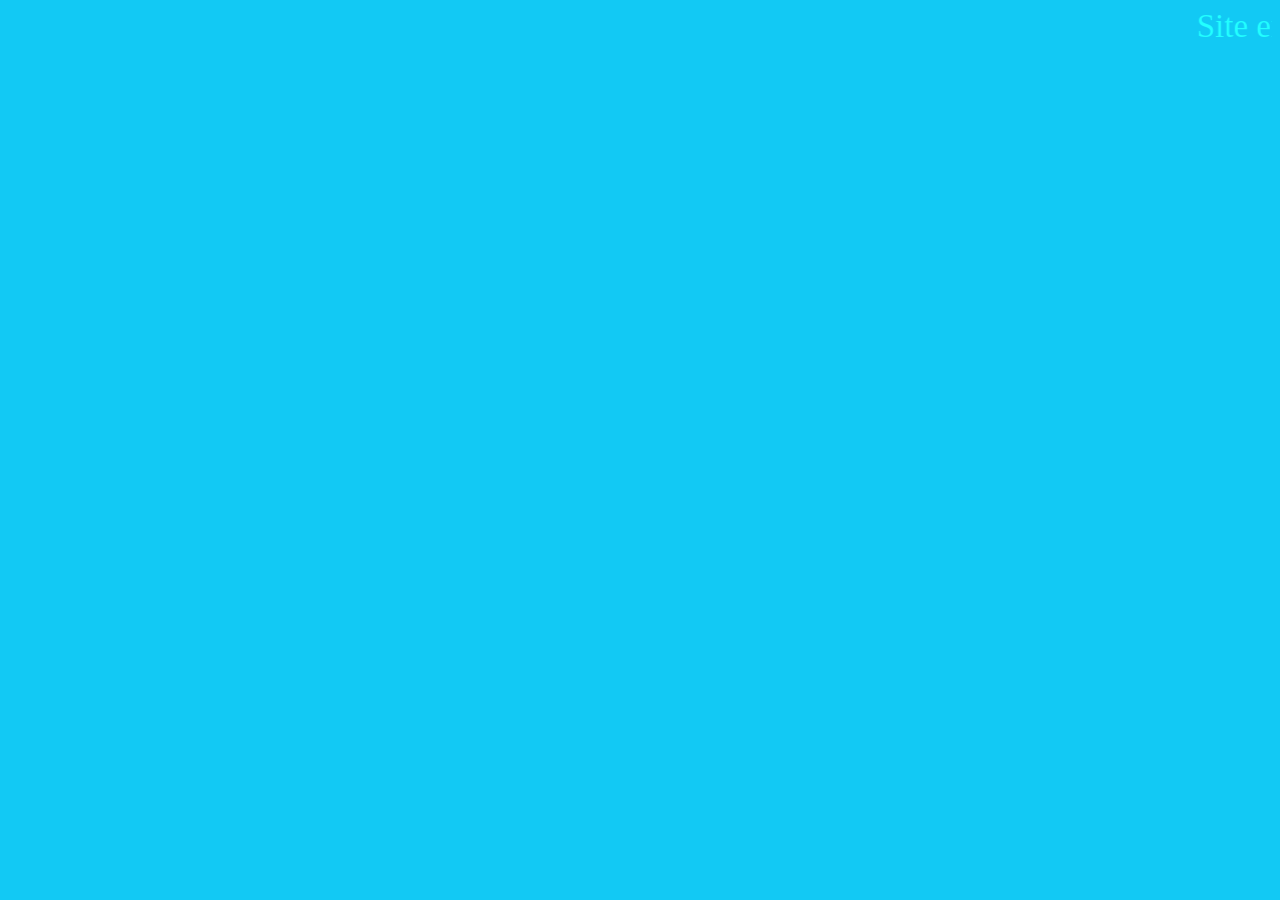
==== index.html @ 63fbf690 "Create index.html" ====
<!FILETYPE html>
<html lang="pt-br">
  <head>
    <meta charset="utf-8">
    <title>em breve</title>
    <style>
      body{
            background-color: #12C9F4;
            font-size: 33px;
            color: #2ff;
      }
    </style>
  </head>
  <body>
    <marquee>Site em manutenção. Em breve novidades...</marquee>
  </body>
</html>
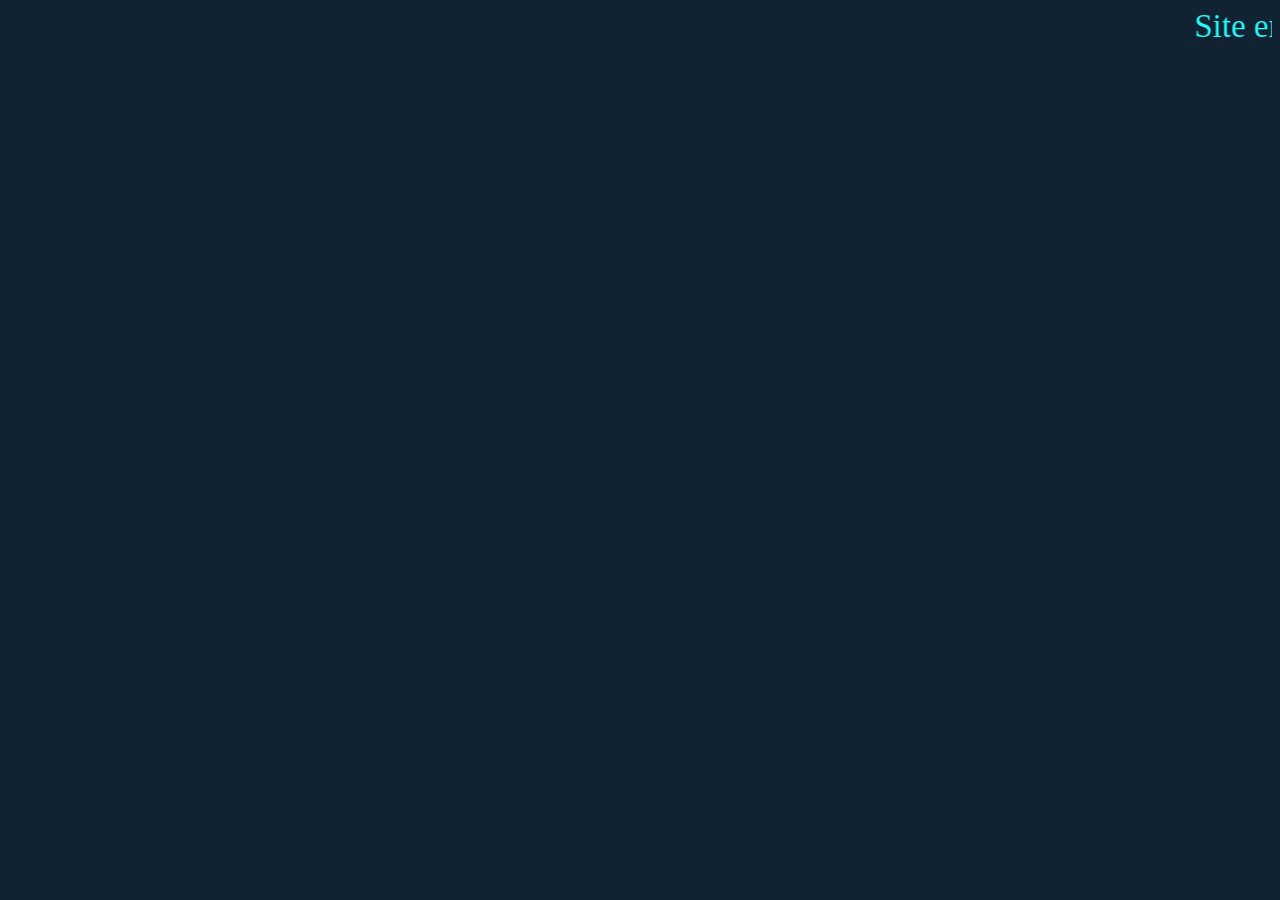
==== commit 6774711b: "Update index.html uma simples mudança de cores" ====
--- a/index.html
+++ b/index.html
@@ -5,7 +5,7 @@
     <title>em breve</title>
     <style>
       body{
-            background-color: #12C9F4;
+            background-color: #123;
             font-size: 33px;
             color: #2ff;
       }
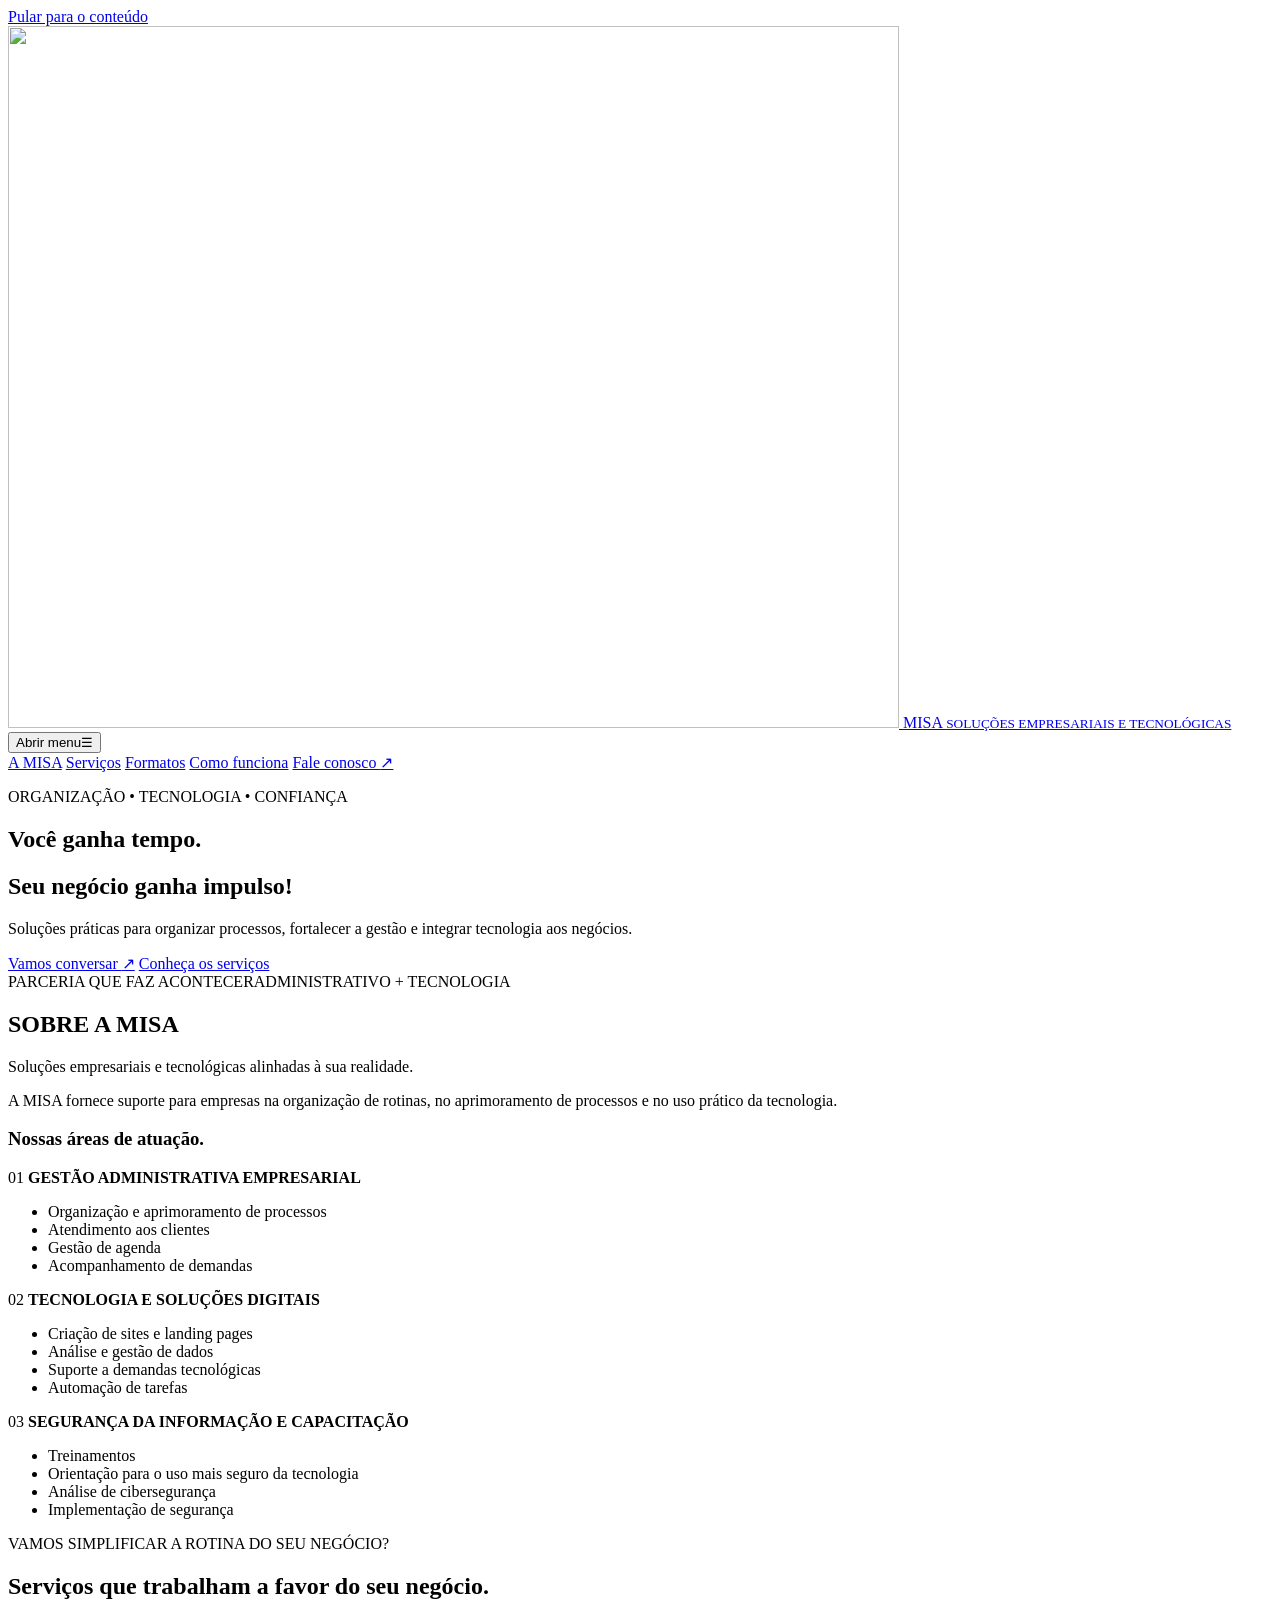
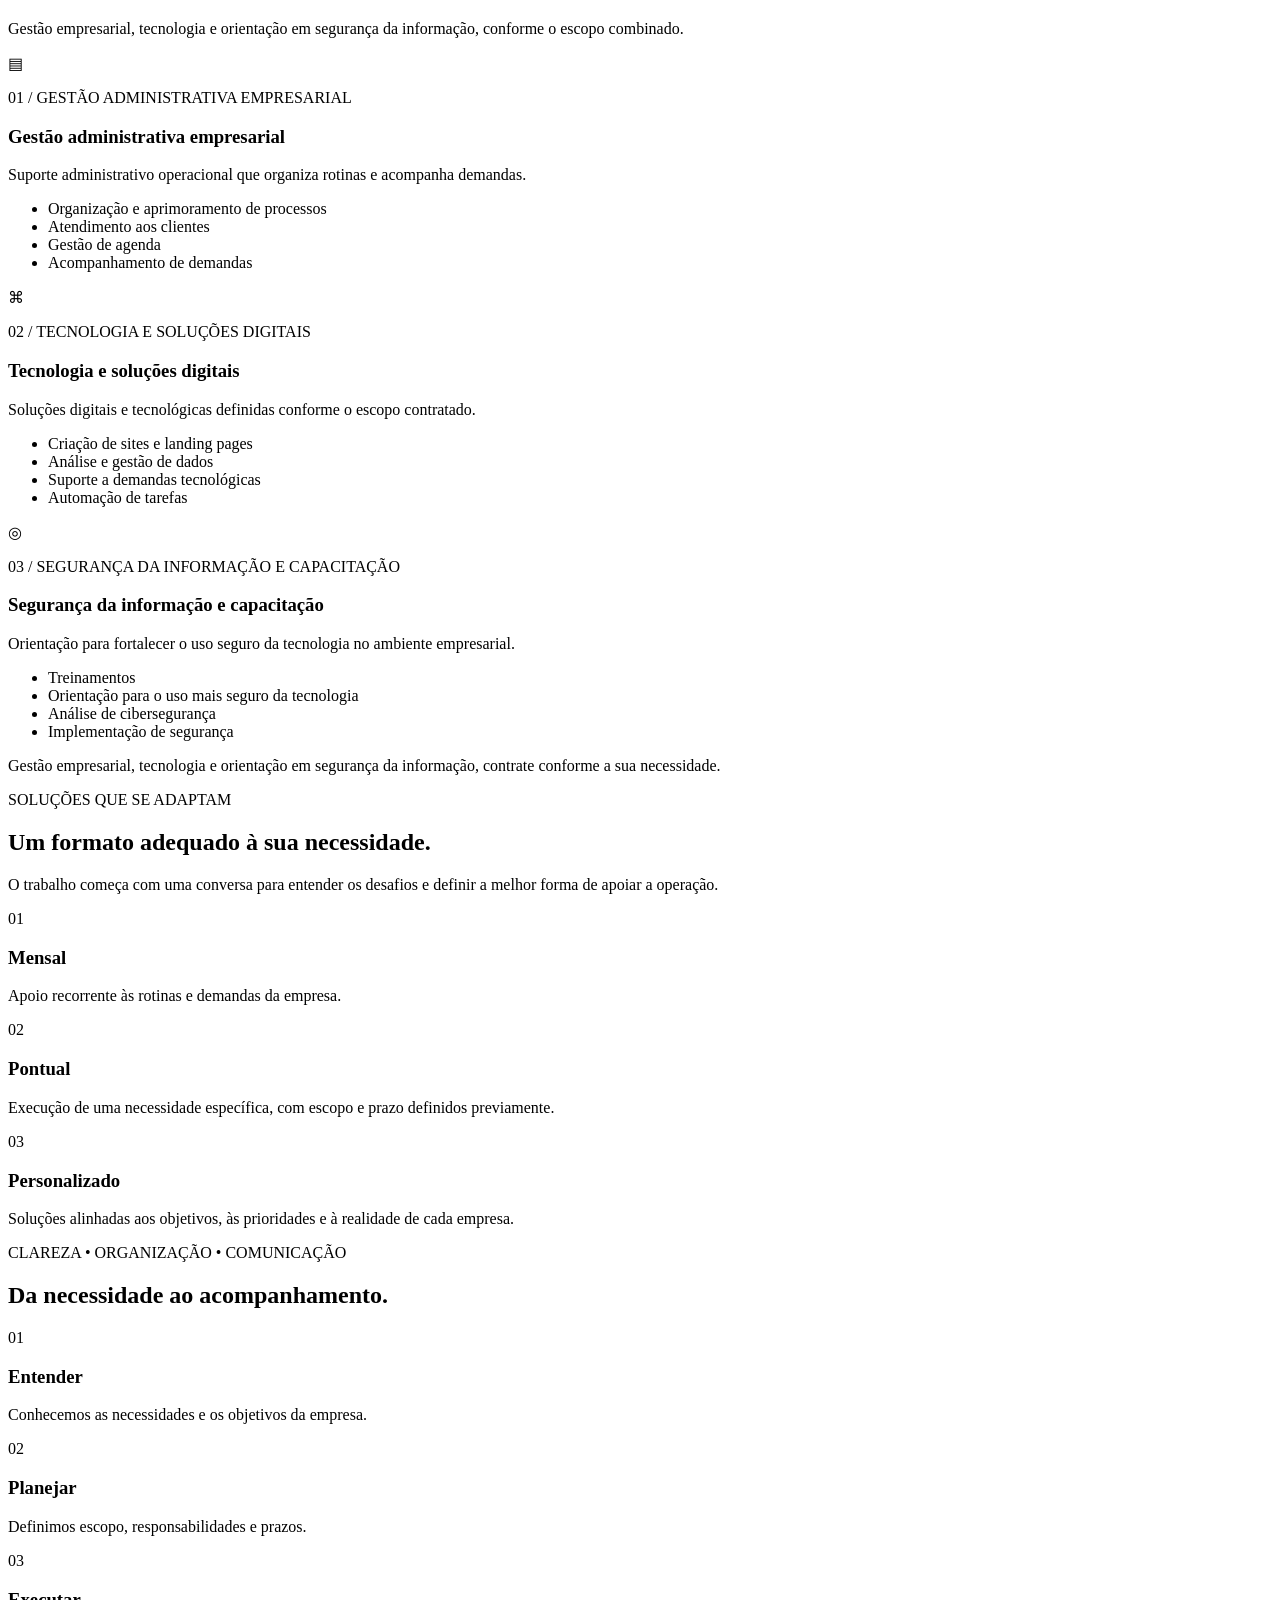
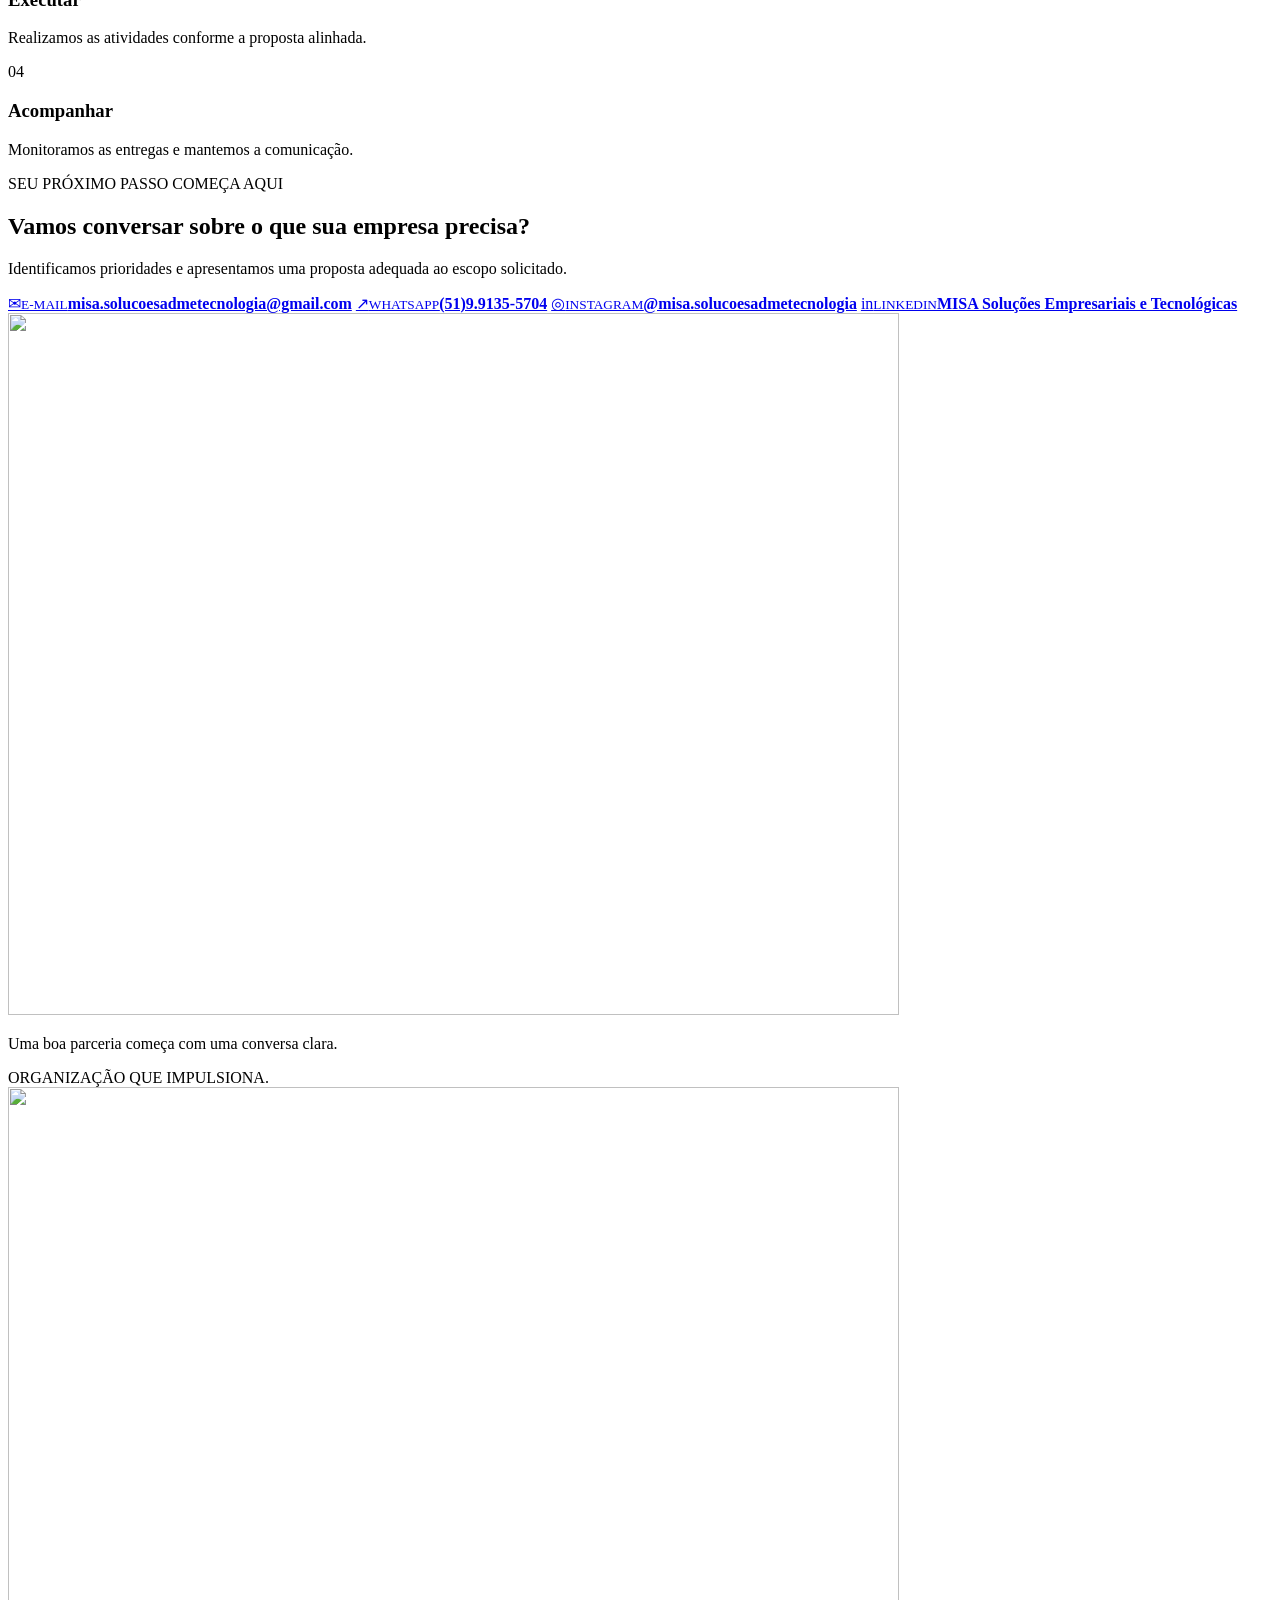
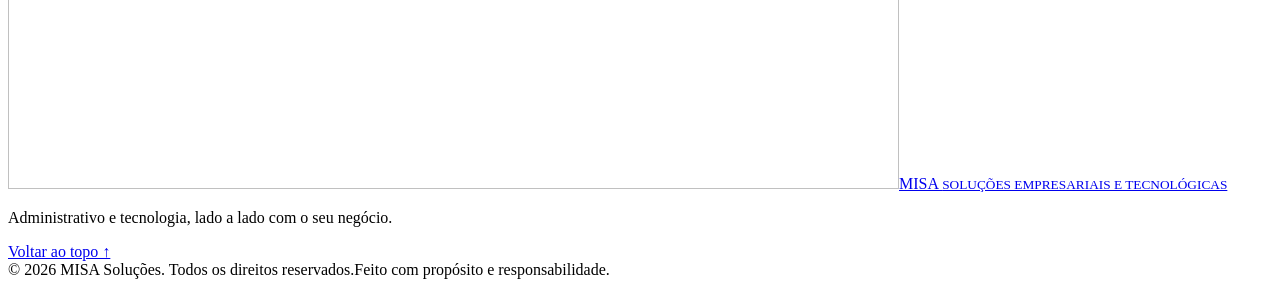
==== commit 6ded4ab6: "Update index.html" ====
--- a/index.html
+++ b/index.html
@@ -1,17 +1,202 @@
-<!FILETYPE html>
-<html lang="pt-br">
-  <head>
-    <meta charset="utf-8">
-    <title>em breve</title>
-    <style>
-      body{
-            background-color: #123;
-            font-size: 33px;
-            color: #2ff;
-      }
-    </style>
-  </head>
-  <body>
-    <marquee>Site em manutenção. Em breve novidades...</marquee>
-  </body>
+<!doctype html>
+<html lang="pt-BR">
+<head>
+  <meta charset="utf-8">
+  <meta name="viewport" content="width=device-width, initial-scale=1">
+  <meta name="theme-color" content="#071B43">
+  <meta name="description" content="MISA Soluções Empresariais e Tecnológicas: organização, tecnologia e confiança para o seu negócio.">
+  <meta name="referrer" content="strict-origin-when-cross-origin">
+  <!-- CSP inicial para pré-visualização local; configure os mesmos controles como cabeçalhos HTTP na hospedagem. -->
+  <meta http-equiv="Content-Security-Policy" content="default-src 'self'; base-uri 'self'; object-src 'none'; frame-ancestors 'none'; form-action 'none'; upgrade-insecure-requests; img-src 'self'; style-src 'self'; script-src 'self'; connect-src 'self';">
+  <title>MISA Soluções | Organização que impulsiona</title>
+  <link rel="stylesheet" href="styles.css">
+  <script src="script.js" defer></script>
+</head>
+<body>
+  <a class="skip-link" href="#conteudo">Pular para o conteúdo</a>
+  <header class="site-header">
+    <div class="container nav-wrap">
+      <a class="brand" href="#inicio" aria-label="MISA Soluções — início">
+        <img class="brand-symbol" src="img/M-cortado.png" alt="" width="891" height="702">
+        <span class="brand-name">MISA <small>SOLUÇÕES EMPRESARIAIS E TECNOLÓGICAS</small></span>
+      </a>
+      <button class="menu-toggle" type="button" aria-expanded="false" aria-controls="nav-principal">
+        <span class="sr-only">Abrir menu</span><span aria-hidden="true">☰</span>
+      </button>
+      <nav id="nav-principal" class="nav" aria-label="Navegação principal">
+        <a href="#sobre">A MISA</a>
+        <a href="#servicos">Serviços</a>
+        <a href="#formatos">Formatos</a>
+        <a href="#processo">Como funciona</a>
+        <a class="nav-cta" href="#contato">Fale conosco <span aria-hidden="true">↗</span></a>
+      </nav>
+    </div>
+  </header>
+
+  <main id="conteudo">
+    <section class="hero section" id="inicio">
+      <div class="hero-glow" aria-hidden="true"></div>
+      <div class="container hero-grid">
+        <div class="hero-copy">
+          <p class="eyebrow"><!--span class="eyebrow-dot"--></span> ORGANIZAÇÃO • TECNOLOGIA • CONFIANÇA</p>
+          <h1>Você ganha <span>tempo.</span></h1>
+          <h1>Seu negócio ganha <span>impulso!</span></h1>
+          <p class="hero-lead">Soluções práticas para organizar processos, fortalecer a gestão e integrar tecnologia aos negócios.</p>
+          <div class="hero-actions">
+            <a class="button button-primary" href="#contato">Vamos conversar <span aria-hidden="true">↗</span></a>
+            <a class="button button-ghost" href="#servicos">Conheça os serviços</a>
+          </div>
+          <!--div class="hero-note"><span class="note-line"></span><span>Uma proposta alinhada às necessidades, prioridades e objetivos de cada empresa.</span--></div>
+        </div>
+        <div class="hero-visual"><!--img class="hero-banner" src="img/capa.png.png" alt="MISA Soluções Empresariais e Tecnológicas: organização, tecnologia e confiança para o seu negócio, com foco em gestão empresarial, soluções digitais e segurança da informação." width="2048" height="768" fetchpriority="high"--></div>
+      </div>
+      <div class="container hero-footer"><span>PARCERIA QUE FAZ ACONTECER</span><span class="footer-rule"></span><span>ADMINISTRATIVO + TECNOLOGIA</span></div>
+    </section>
+
+    <section class="section about" id="sobre">
+      <div class="container two-col">
+        <div>
+          <h2>SOBRE A MISA</h2>
+          <p class="eyebrow">Soluções empresariais e tecnológicas alinhadas à sua realidade.</p>
+          <!-- Troque o caminho em styles.css quando escolher a imagem institucional. -->
+          <div class="about-visual" role="img" aria-label="Imagem institucional da MISA"></div>
+        </div>
+        <div class="about-text">
+          <p>A MISA fornece suporte para empresas na organização de rotinas, no aprimoramento de processos e no uso prático da tecnologia.</p>
+          <h3 class="about-service-heading">Nossas áreas de atuação.</h3>
+          <div class="value-list">
+            <!-- A -->
+            <div class="about-service">
+              <span>01</span>
+              <b>GESTÃO ADMINISTRATIVA EMPRESARIAL</b>
+              <ul class="about-service-list">
+                <li>Organização e aprimoramento de processos</li>
+                <li>Atendimento aos clientes</li>
+                <li>Gestão de agenda</li>
+                <li>Acompanhamento de demandas</li>
+              </ul>
+            </div>
+            <div class="about-service">
+              <span>02</span>
+              <b>TECNOLOGIA E SOLUÇÕES DIGITAIS</b>
+              <ul class="about-service-list">
+                <li>Criação de sites e landing pages</li>
+                <li>Análise e gestão de dados</li>
+                <li>Suporte a demandas tecnológicas</li>
+                <li>Automação de tarefas</li>
+              </ul>
+            </div>
+            <div class="about-service">
+              <span>03</span>
+              <b>SEGURANÇA DA INFORMAÇÃO E CAPACITAÇÃO</b>
+              <ul class="about-service-list">
+                <li>Treinamentos</li>
+                <li>Orientação para o uso mais seguro da tecnologia</li>
+                <li>Análise de cibersegurança</li>
+                <li>Implementação de segurança</li>
+              </ul>
+            </div>
+
+
+
+
+          </div>
+        </div>
+      </div>
+    </section>
+
+
+
+    <section class="section services" id="servicos">
+      <div class="container">
+        <div class="section-heading">
+          <div><p class="eyebrow">VAMOS SIMPLIFICAR A ROTINA DO SEU NEGÓCIO?</p>
+<h2>Serviços que trabalham a favor do seu negócio.</h2></div>
+          <p>Gestão empresarial, tecnologia e orientação em segurança da informação, conforme o escopo combinado.</p>
+        </div>
+        <div class="service-grid">
+          <article class="service-card" tabindex="0">
+            <div class="service-icon" aria-hidden="true">▤</div>
+            <p class="service-number">01 / GESTÃO ADMINISTRATIVA EMPRESARIAL</p>
+            <h3>Gestão administrativa empresarial</h3>
+            <p>Suporte administrativo operacional que organiza rotinas e acompanha demandas.</p>
+            <ul>
+              <li>Organização e aprimoramento de processos</li>
+              <li>Atendimento aos clientes</li>
+              <li>Gestão de agenda</li>
+              <li>Acompanhamento de demandas</li>
+            </ul>
+          </article>
+          <article class="service-card" tabindex="0">
+            <div class="service-icon" aria-hidden="true">⌘</div>
+            <p class="service-number">02 / TECNOLOGIA E SOLUÇÕES DIGITAIS</p>
+            <h3>Tecnologia e soluções digitais</h3>
+            <p>Soluções digitais e tecnológicas definidas conforme o escopo contratado.</p>
+            <ul>
+              <li>Criação de sites e landing pages</li>
+              <li>Análise e gestão de dados</li>
+              <li>Suporte a demandas tecnológicas</li>
+              <li>Automação de tarefas</li>
+            </ul>
+          </article>
+          <article class="service-card" tabindex="0">
+            <div class="service-icon" aria-hidden="true">◎</div>
+            <p class="service-number">03 / SEGURANÇA DA INFORMAÇÃO E CAPACITAÇÃO</p>
+            <h3>Segurança da informação e capacitação</h3>
+            <p>Orientação para fortalecer o uso seguro da tecnologia no ambiente empresarial.</p>
+            <ul>
+              <li>Treinamentos</li>
+              <li>Orientação para o uso mais seguro da tecnologia</li>
+              <li>Análise de cibersegurança</li>
+              <li>Implementação de segurança</li>
+            </ul>
+          </article>
+        </div>
+        <p class="service-footnote">Gestão empresarial, tecnologia e orientação em segurança da informação, contrate conforme a sua necessidade.</p>
+      </div>
+    </section>
+
+    <section class="section formats" id="formatos">
+      <div class="container">
+        <div class="section-heading"><div><p class="eyebrow">SOLUÇÕES QUE SE ADAPTAM</p><h2>Um formato adequado à sua necessidade.</h2></div><p>O trabalho começa com uma conversa para entender os desafios e definir a melhor forma de apoiar a operação.</p></div>
+        <div class="format-grid">
+          <article class="format-item"><span>01</span><h3>Mensal</h3><p>Apoio recorrente às rotinas e demandas da empresa.</p></article>
+          <article class="format-item"><span>02</span><h3>Pontual</h3><p>Execução de uma necessidade específica, com escopo e prazo definidos previamente.</p></article>
+          <article class="format-item"><span>03</span><h3>Personalizado</h3><p>Soluções alinhadas aos objetivos, às prioridades e à realidade de cada empresa.</p></article>
+        </div>
+      </div>
+    </section>
+
+    <section class="section process" id="processo">
+      <div class="container">
+        <p class="eyebrow">CLAREZA • ORGANIZAÇÃO • COMUNICAÇÃO</p><h2>Da necessidade ao acompanhamento.</h2>
+        <div class="process-grid">
+          <div class="process-step"><span>01</span><h3>Entender</h3><p>Conhecemos as necessidades e os objetivos da empresa.</p></div>
+          <div class="process-step"><span>02</span><h3>Planejar</h3><p>Definimos escopo, responsabilidades e prazos.</p></div>
+          <div class="process-step"><span>03</span><h3>Executar</h3><p>Realizamos as atividades conforme a proposta alinhada.</p></div>
+          <div class="process-step"><span>04</span><h3>Acompanhar</h3><p>Monitoramos as entregas e mantemos a comunicação.</p></div>
+        </div>
+      </div>
+    </section>
+
+    <section class="section contact" id="contato">
+      <div class="container contact-panel">
+        <div class="contact-copy"><p class="eyebrow">SEU PRÓXIMO PASSO COMEÇA AQUI</p><h2>Vamos conversar sobre o que sua empresa precisa?</h2><p>Identificamos prioridades e apresentamos uma proposta adequada ao escopo solicitado.</p>
+          <div class="contact-details">
+            <a class="contact-link" href="mailto:misa.solucoesadmetecnologia@gmail.com"><span class="contact-symbol" aria-hidden="true">✉</span><span><small>E-MAIL</small><b>misa.solucoesadmetecnologia@gmail.com</b></span></a>
+            <a class="contact-link" href="https://wa.me/555191355704" target="_blank" rel="noopener noreferrer"><span class="contact-symbol" aria-hidden="true">↗</span><span><small>WHATSAPP</small><b>(51)9.9135-5704</b></span></a>
+            <a class="contact-link" href="https://www.instagram.com/misa.solucoesadmetecnologia/" target="_blank" rel="noopener noreferrer"><span class="contact-symbol" aria-hidden="true">◎</span><span><small>INSTAGRAM</small><b>@misa.solucoesadmetecnologia</b></span></a>
+            <a class="contact-link" href="https://www.linkedin.com/in/misa-solu%C3%A7%C3%B5es-empresariais-e-tecnol%C3%B3gicas" target="_blank" rel="noopener noreferrer"><span class="contact-symbol" aria-hidden="true">in</span><span><small>LINKEDIN</small><b>MISA Soluções Empresariais e Tecnológicas</b></span></a>
+          </div>
+        </div>
+        <div class="contact-aside"><img class="aside-mark" src="img/M-cortado.png" alt="" width="891" height="702"><p>Uma boa parceria começa com uma conversa clara.</p><span>ORGANIZAÇÃO QUE IMPULSIONA.</span></div>
+      </div>
+    </section>
+  </main>
+
+  <footer class="site-footer">
+    <div class="container footer-top"><a class="brand brand-footer" href="#inicio" aria-label="MISA Soluções — voltar ao início"><img class="brand-symbol" src="img/M-cortado.png" alt="" width="891" height="702"><span class="brand-name">MISA <small>SOLUÇÕES EMPRESARIAIS E TECNOLÓGICAS</small></span></a><p>Administrativo e tecnologia, lado a lado com o seu negócio.</p><a href="#inicio" class="back-top">Voltar ao topo ↑</a></div>
+    <div class="container footer-bottom"><span>© <span id="year">2026</span> MISA Soluções. Todos os direitos reservados.</span><span>Feito com propósito e responsabilidade.</span></div>
+  </footer>
+</body>
 </html>
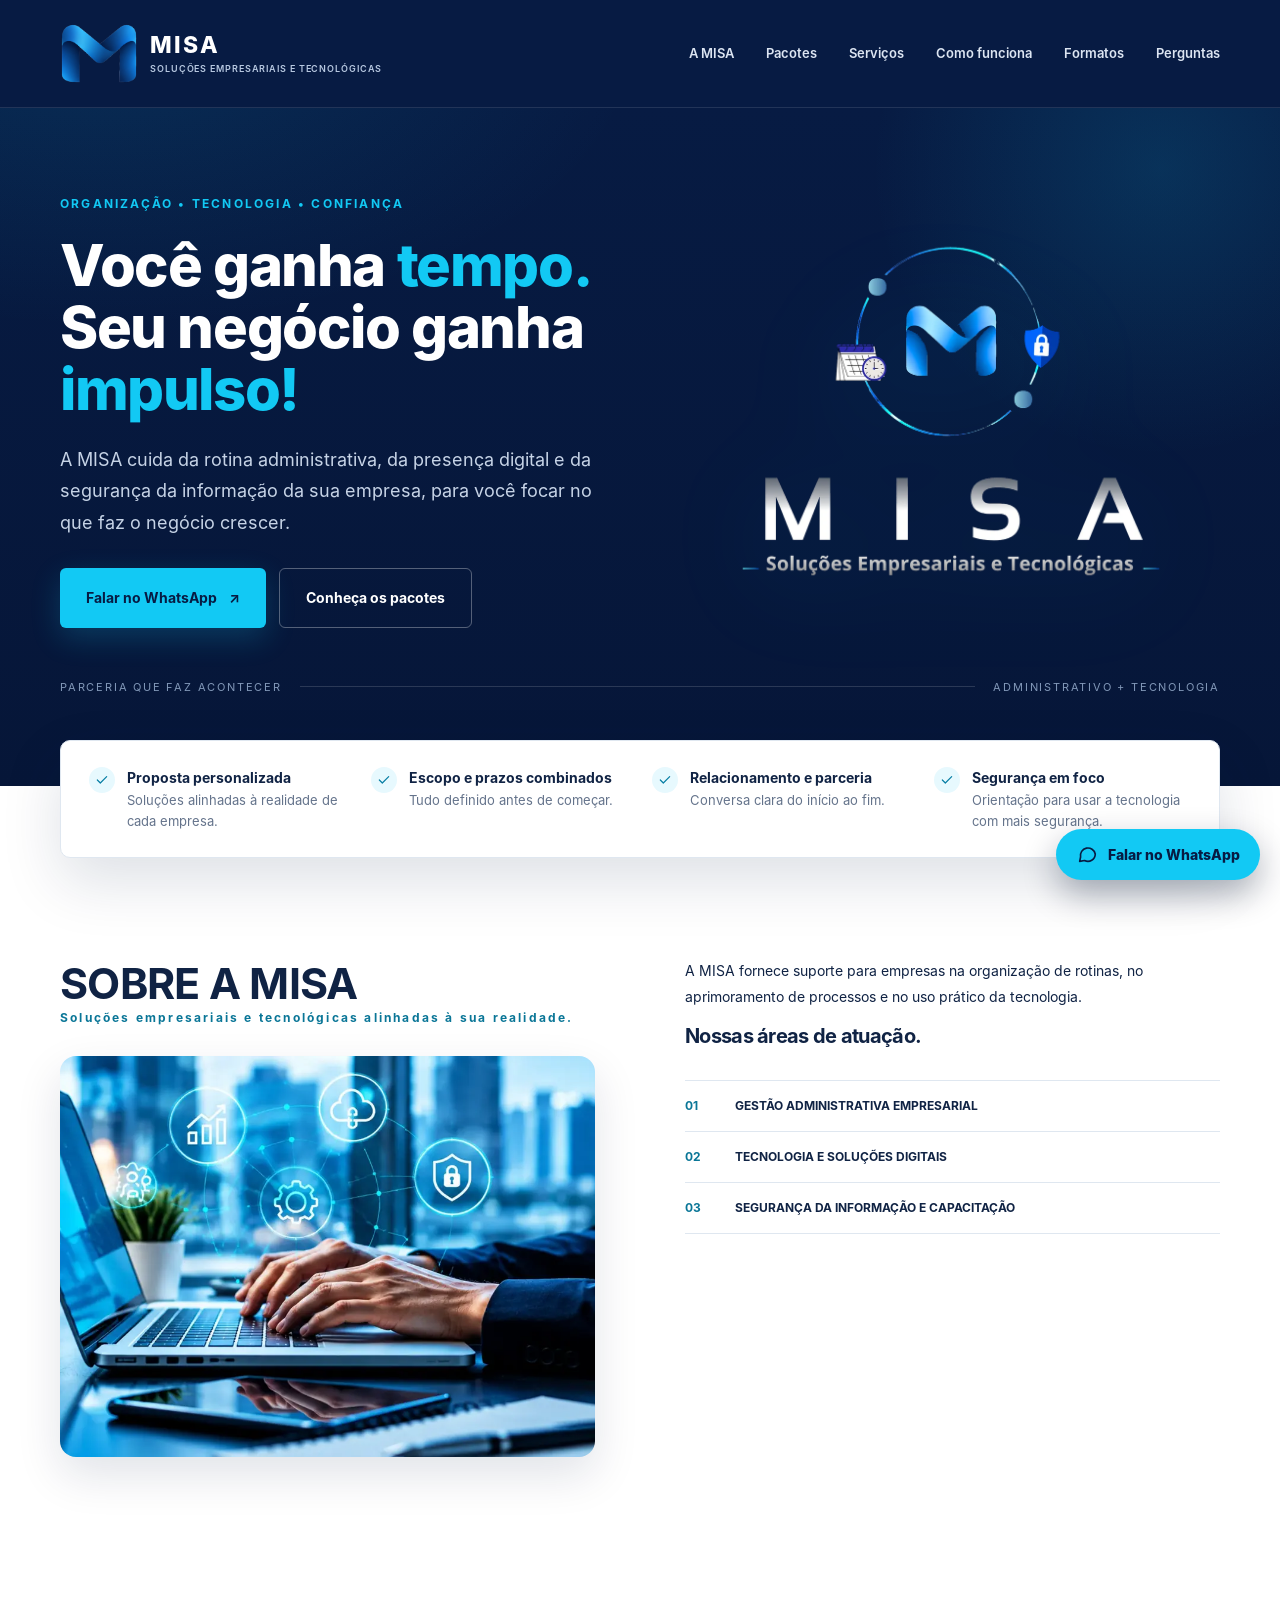
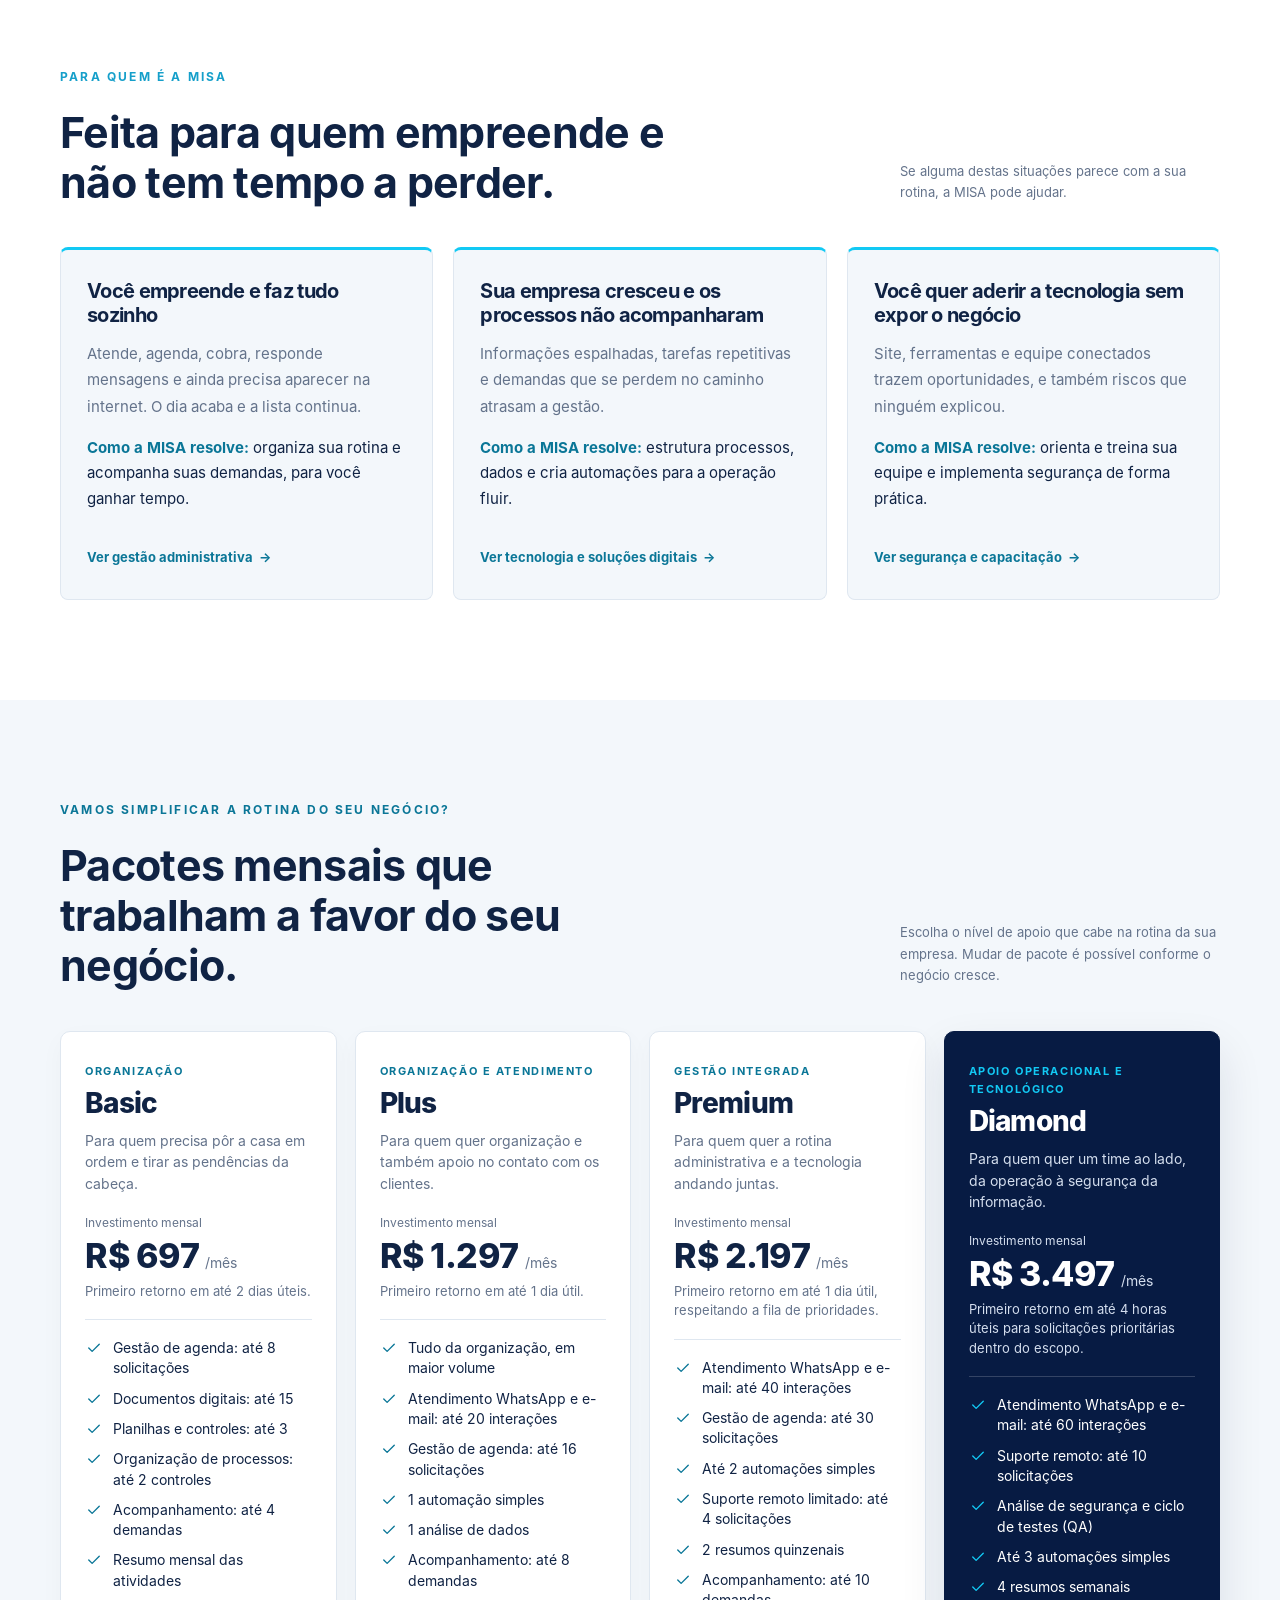
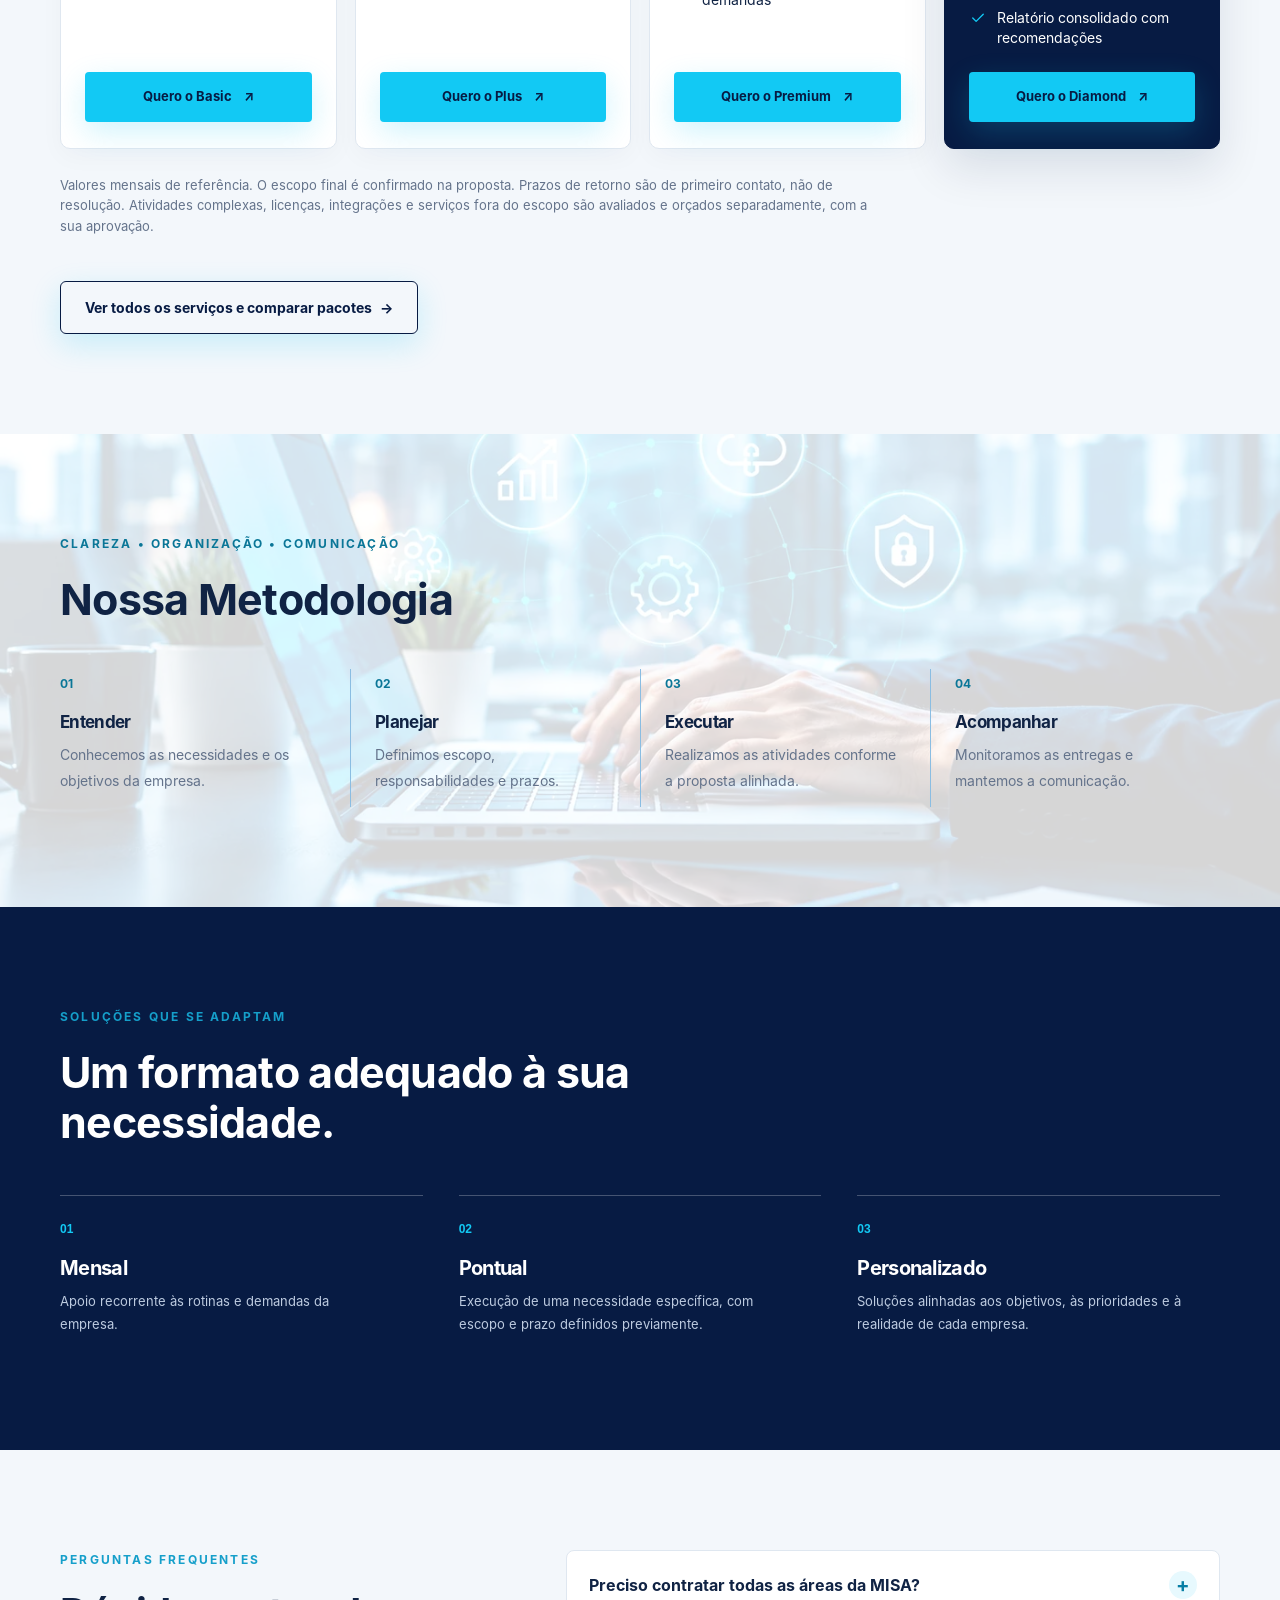
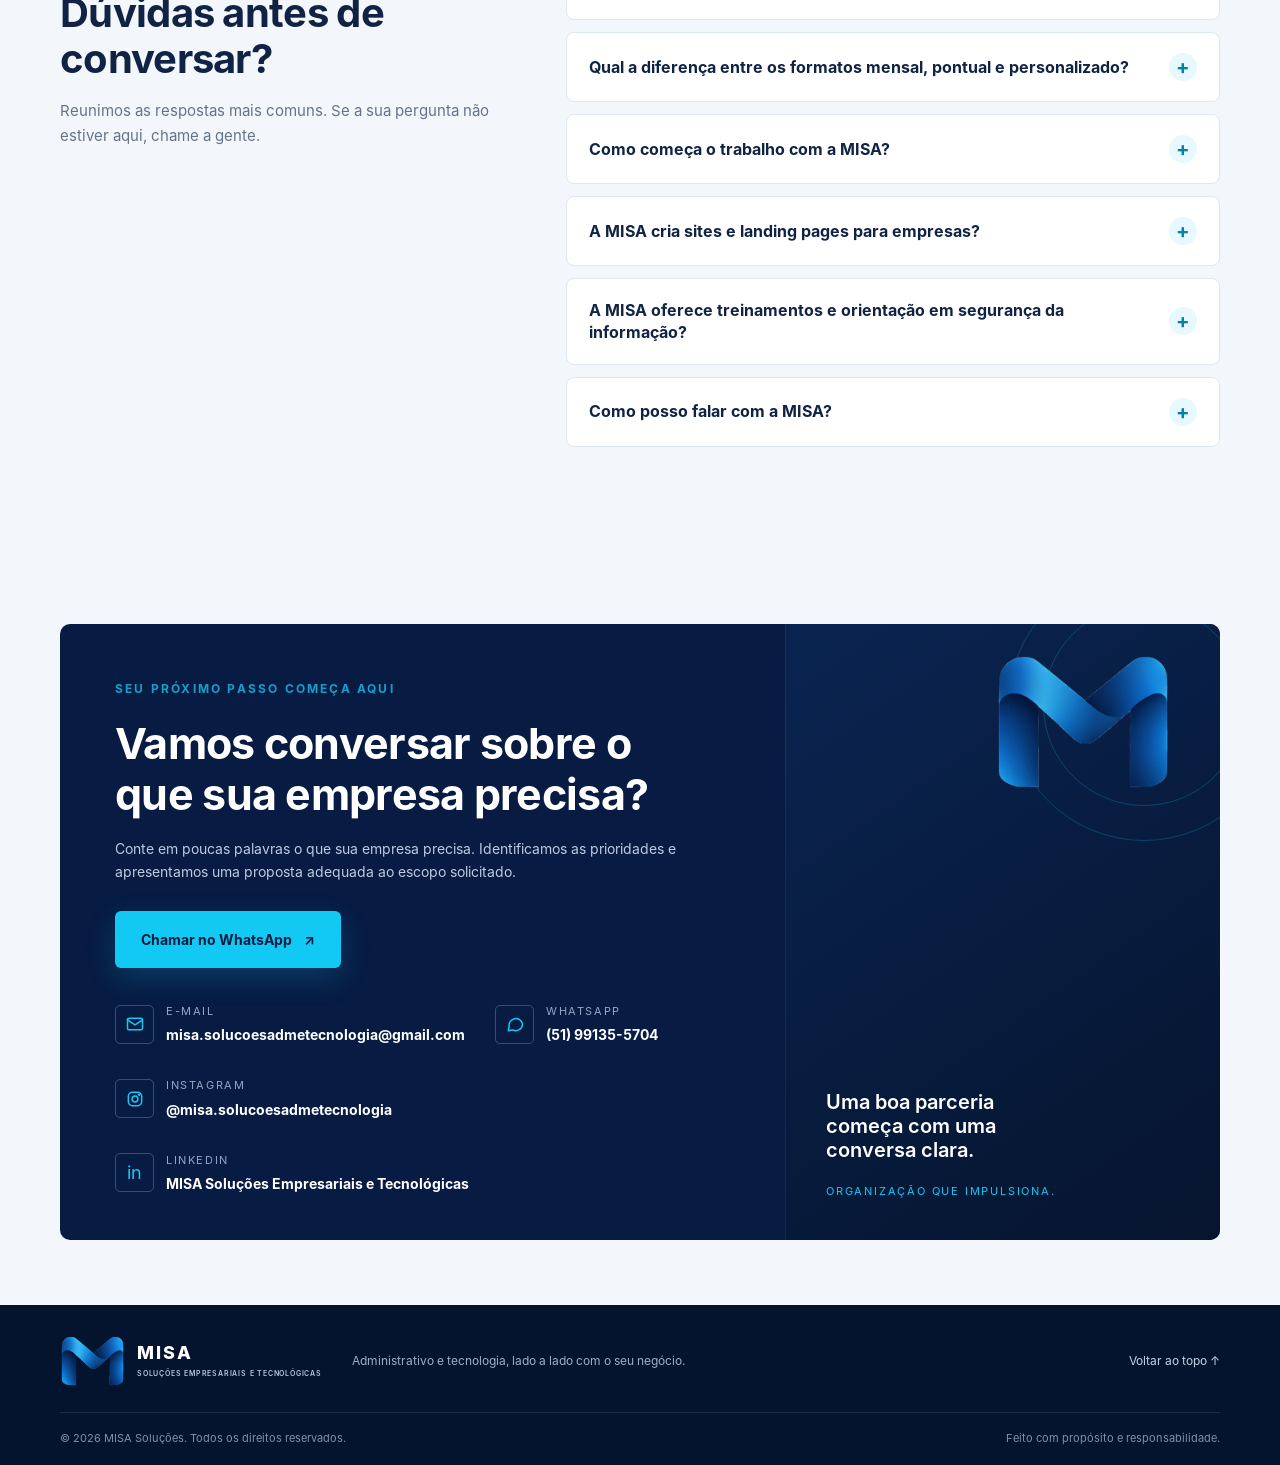
==== commit 06e8f9dd: "Add files via upload" ====
--- a/index.html
+++ b/index.html
@@ -1,22 +1,183 @@
 <!doctype html>
-<html lang="pt-BR">
+<html lang="pt-br">
 <head>
   <meta charset="utf-8">
+  <meta name="google" content="notranslate">
   <meta name="viewport" content="width=device-width, initial-scale=1">
   <meta name="theme-color" content="#071B43">
-  <meta name="description" content="MISA Soluções Empresariais e Tecnológicas: organização, tecnologia e confiança para o seu negócio.">
+  <title>MISA | Soluções Empresariais e Tecnológicas</title>
+  <meta name="description" content="A MISA cuida da gestão administrativa, da tecnologia e da segurança da informação da sua empresa. Proposta personalizada. Fale no WhatsApp.">
+  <meta name="robots" content="index, follow, max-image-preview:large">
   <meta name="referrer" content="strict-origin-when-cross-origin">
-  <!-- CSP inicial para pré-visualização local; configure os mesmos controles como cabeçalhos HTTP na hospedagem. -->
-  <meta http-equiv="Content-Security-Policy" content="default-src 'self'; base-uri 'self'; object-src 'none'; frame-ancestors 'none'; form-action 'none'; upgrade-insecure-requests; img-src 'self'; style-src 'self'; script-src 'self'; connect-src 'self';">
-  <title>MISA Soluções | Organização que impulsiona</title>
+  <meta property="og:type" content="website">
+  <meta property="og:locale" content="pt_br">
+  <meta property="og:site_name" content="MISA Soluções">
+  <meta property="og:title" content="MISA Soluções | Gestão, Tecnologia e Segurança para Empresas">
+  <meta property="og:description" content="A MISA cuida da gestão administrativa, da tecnologia e da segurança da informação da sua empresa. Proposta personalizada. Fale no WhatsApp.">
+  <meta name="twitter:card" content="summary">
+  <!-- CSP inicial para pré-visualização local; configure os mesmos controles (incluindo frame-ancestors) como cabeçalhos HTTP na hospedagem. -->
+  <meta http-equiv="Content-Security-Policy" content="default-src 'self'; base-uri 'self'; object-src 'none'; form-action 'none'; upgrade-insecure-requests; img-src 'self'; style-src 'self'; script-src 'self'; connect-src 'self';">
+  <link rel="icon" type="image/png" href="img/M-cortado.png">
+  <link rel="preload" href="fonts/inter-400.woff2" as="font" type="font/woff2" crossorigin>
+  <link rel="preload" href="fonts/inter-800.woff2" as="font" type="font/woff2" crossorigin>
   <link rel="stylesheet" href="styles.css">
   <script src="script.js" defer></script>
+  <script type="application/ld+json">
+{
+  "@context": "https://schema.org",
+  "@type": "ProfessionalService",
+  "name": "MISA Soluções Empresariais e Tecnológicas",
+  "alternateName": "MISA Soluções",
+  "description": "Gestão administrativa empresarial, tecnologia e soluções digitais, segurança da informação e capacitação para empresas.",
+  "email": "misa.solucoesadmetecnologia@gmail.com",
+  "telephone": "+5551991355704",
+  "availableLanguage": "pt-br",
+  "sameAs": [
+    "https://www.instagram.com/misa.solucoesadmetecnologia/",
+    "https://www.linkedin.com/in/misa-solu%C3%A7%C3%B5es-empresariais-e-tecnol%C3%B3gicas"
+  ],
+  "hasOfferCatalog": {
+    "@type": "OfferCatalog",
+    "name": "Pacotes mensais da MISA",
+    "itemListElement": [
+      {
+        "@type": "Offer",
+        "name": "Pacote Basic — Organização",
+        "description": "Para quem precisa pôr a casa em ordem e tirar as pendências da cabeça.",
+        "priceCurrency": "BRL",
+        "price": "697",
+        "priceSpecification": {
+          "@type": "UnitPriceSpecification",
+          "price": "697",
+          "priceCurrency": "BRL",
+          "unitText": "mês"
+        },
+        "itemOffered": {
+          "@type": "Service",
+          "name": "Pacote Basic",
+          "description": "Gestão de agenda: até 8 solicitações; Documentos digitais: até 15; Planilhas e controles: até 3; Organização de processos: até 2 controles; Acompanhamento: até 4 demandas; Resumo mensal das atividades"
+        }
+      },
+      {
+        "@type": "Offer",
+        "name": "Pacote Plus — Organização e atendimento",
+        "description": "Para quem quer organização e também apoio no contato com os clientes.",
+        "priceCurrency": "BRL",
+        "price": "1297",
+        "priceSpecification": {
+          "@type": "UnitPriceSpecification",
+          "price": "1297",
+          "priceCurrency": "BRL",
+          "unitText": "mês"
+        },
+        "itemOffered": {
+          "@type": "Service",
+          "name": "Pacote Plus",
+          "description": "Tudo da organização, em maior volume; Atendimento WhatsApp e e-mail: até 20 interações; Gestão de agenda: até 16 solicitações; 1 automação simples; 1 análise de dados; Acompanhamento: até 8 demandas"
+        }
+      },
+      {
+        "@type": "Offer",
+        "name": "Pacote Premium — Gestão integrada",
+        "description": "Para quem quer a rotina administrativa e a tecnologia andando juntas.",
+        "priceCurrency": "BRL",
+        "price": "2197",
+        "priceSpecification": {
+          "@type": "UnitPriceSpecification",
+          "price": "2197",
+          "priceCurrency": "BRL",
+          "unitText": "mês"
+        },
+        "itemOffered": {
+          "@type": "Service",
+          "name": "Pacote Premium",
+          "description": "Atendimento WhatsApp e e-mail: até 40 interações; Gestão de agenda: até 30 solicitações; Até 2 automações simples; Suporte remoto limitado: até 4 solicitações; 2 resumos quinzenais; Acompanhamento: até 10 demandas"
+        }
+      },
+      {
+        "@type": "Offer",
+        "name": "Pacote Diamond — Apoio operacional e tecnológico",
+        "description": "Para quem quer um time ao lado, da operação à segurança da informação.",
+        "priceCurrency": "BRL",
+        "price": "3497",
+        "priceSpecification": {
+          "@type": "UnitPriceSpecification",
+          "price": "3497",
+          "priceCurrency": "BRL",
+          "unitText": "mês"
+        },
+        "itemOffered": {
+          "@type": "Service",
+          "name": "Pacote Diamond",
+          "description": "Atendimento WhatsApp e e-mail: até 60 interações; Suporte remoto: até 10 solicitações; Análise de segurança e ciclo de testes (QA); Até 3 automações simples; 4 resumos semanais; Relatório consolidado com recomendações"
+        }
+      }
+    ]
+  }
+}
+  </script>
+  <script type="application/ld+json">
+{
+  "@context": "https://schema.org",
+  "@type": "FAQPage",
+  "mainEntity": [
+    {
+      "@type": "Question",
+      "name": "Preciso contratar todas as áreas da MISA?",
+      "acceptedAnswer": {
+        "@type": "Answer",
+        "text": "Não. Você contrata o que faz sentido para o momento da sua empresa: gestão administrativa, tecnologia e soluções digitais, segurança da informação e capacitação. Cada serviço é combinado conforme a sua necessidade e o escopo definido."
+      }
+    },
+    {
+      "@type": "Question",
+      "name": "Qual a diferença entre os formatos mensal, pontual e personalizado?",
+      "acceptedAnswer": {
+        "@type": "Answer",
+        "text": "O formato mensal é um apoio recorrente às rotinas e demandas da empresa. O pontual atende uma necessidade específica, com escopo e prazo definidos previamente. O personalizado reúne soluções alinhadas aos objetivos, às prioridades e à realidade de cada empresa."
+      }
+    },
+    {
+      "@type": "Question",
+      "name": "Como começa o trabalho com a MISA?",
+      "acceptedAnswer": {
+        "@type": "Answer",
+        "text": "Com uma conversa para entender os desafios e os objetivos da sua empresa. Em seguida definimos escopo, responsabilidades e prazos, realizamos as atividades conforme a proposta alinhada e acompanhamos as entregas."
+      }
+    },
+    {
+      "@type": "Question",
+      "name": "A MISA cria sites e landing pages para empresas?",
+      "acceptedAnswer": {
+        "@type": "Answer",
+        "text": "Sim. A criação de sites e landing pages faz parte da área de tecnologia e soluções digitais, junto com análise e gestão de dados, suporte a demandas tecnológicas e automação de tarefas."
+      }
+    },
+    {
+      "@type": "Question",
+      "name": "A MISA oferece treinamentos e orientação em segurança da informação?",
+      "acceptedAnswer": {
+        "@type": "Answer",
+        "text": "Sim. A área de segurança da informação e capacitação inclui treinamentos, orientação para o uso mais seguro da tecnologia, análise de cibersegurança e implementação de segurança."
+      }
+    },
+    {
+      "@type": "Question",
+      "name": "Como posso falar com a MISA?",
+      "acceptedAnswer": {
+        "@type": "Answer",
+        "text": "Pelo WhatsApp (51) 99135-5704, pelo e-mail misa.solucoesadmetecnologia@gmail.com, pelo Instagram @misa.solucoesadmetecnologia ou pelo LinkedIn. O caminho mais rápido é o WhatsApp."
+      }
+    }
+  ]
+}
+  </script>
 </head>
 <body>
   <a class="skip-link" href="#conteudo">Pular para o conteúdo</a>
   <header class="site-header">
     <div class="container nav-wrap">
-      <a class="brand" href="#inicio" aria-label="MISA Soluções — início">
+      <a class="brand" href="#inicio" aria-label="MISA Soluções - início">
         <img class="brand-symbol" src="img/M-cortado.png" alt="" width="891" height="702">
         <span class="brand-name">MISA <small>SOLUÇÕES EMPRESARIAIS E TECNOLÓGICAS</small></span>
       </a>
@@ -25,10 +186,11 @@
       </button>
       <nav id="nav-principal" class="nav" aria-label="Navegação principal">
         <a href="#sobre">A MISA</a>
-        <a href="#servicos">Serviços</a>
+        <a href="#servicos">Pacotes</a>
+        <a href="servicos.html">Serviços</a>
+        <a href="#processo">Como funciona</a>
         <a href="#formatos">Formatos</a>
-        <a href="#processo">Como funciona</a>
-        <a class="nav-cta" href="#contato">Fale conosco <span aria-hidden="true">↗</span></a>
+        <a href="#perguntas">Perguntas</a>
       </nav>
     </div>
   </header>
@@ -38,138 +200,126 @@
       <div class="hero-glow" aria-hidden="true"></div>
       <div class="container hero-grid">
         <div class="hero-copy">
-          <p class="eyebrow"><!--span class="eyebrow-dot"--></span> ORGANIZAÇÃO • TECNOLOGIA • CONFIANÇA</p>
-          <h1>Você ganha <span>tempo.</span></h1>
-          <h1>Seu negócio ganha <span>impulso!</span></h1>
-          <p class="hero-lead">Soluções práticas para organizar processos, fortalecer a gestão e integrar tecnologia aos negócios.</p>
+          <p class="eyebrow">ORGANIZAÇÃO • TECNOLOGIA • CONFIANÇA</p>
+          <h1>Você ganha <span>tempo.</span><br>Seu negócio ganha <span>impulso!</span></h1>
+          <p class="hero-lead">A MISA cuida da rotina administrativa, da presença digital e da segurança da informação da sua empresa, para você focar no que faz o negócio crescer.</p>
           <div class="hero-actions">
-            <a class="button button-primary" href="#contato">Vamos conversar <span aria-hidden="true">↗</span></a>
-            <a class="button button-ghost" href="#servicos">Conheça os serviços</a>
+            <a class="button button-primary button-lg" href="https://wa.me/5551991355704?text=Ol%C3%A1%21%20Vim%20pelo%20site%20da%20MISA%20e%20gostaria%20de%20conversar%20sobre%20as%20necessidades%20da%20minha%20empresa." target="_blank" rel="noopener noreferrer">Falar no WhatsApp <span aria-hidden="true">↗</span> <span class="sr-only">(abre em nova aba)</span></a>
+            <a class="button button-ghost button-lg" href="#servicos">Conheça os pacotes</a>
           </div>
-          <!--div class="hero-note"><span class="note-line"></span><span>Uma proposta alinhada às necessidades, prioridades e objetivos de cada empresa.</span--></div>
-        </div>
-        <div class="hero-visual"><!--img class="hero-banner" src="img/capa.png.png" alt="MISA Soluções Empresariais e Tecnológicas: organização, tecnologia e confiança para o seu negócio, com foco em gestão empresarial, soluções digitais e segurança da informação." width="2048" height="768" fetchpriority="high"--></div>
+        </div>
+        <div class="hero-visual"><img class="hero-logo" src="img/logo-hero.webp" alt="MISA Soluções Empresariais e Tecnológicas" width="900" height="719" fetchpriority="high"></div>
       </div>
       <div class="container hero-footer"><span>PARCERIA QUE FAZ ACONTECER</span><span class="footer-rule"></span><span>ADMINISTRATIVO + TECNOLOGIA</span></div>
     </section>
+
+    <div class="container">
+      <ul class="trust-strip" aria-label="Diferenciais da MISA">
+        <li><svg viewBox="0 0 24 24" fill="none" stroke="currentColor" stroke-width="1.8" stroke-linecap="round" stroke-linejoin="round" aria-hidden="true" focusable="false"><path d="M5 12l4.5 4.5L19 7"/></svg><span><b>Proposta personalizada</b>Soluções alinhadas à realidade de cada empresa.</span></li>
+        <li><svg viewBox="0 0 24 24" fill="none" stroke="currentColor" stroke-width="1.8" stroke-linecap="round" stroke-linejoin="round" aria-hidden="true" focusable="false"><path d="M5 12l4.5 4.5L19 7"/></svg><span><b>Escopo e prazos combinados</b>Tudo definido antes de começar.</span></li>
+        <li><svg viewBox="0 0 24 24" fill="none" stroke="currentColor" stroke-width="1.8" stroke-linecap="round" stroke-linejoin="round" aria-hidden="true" focusable="false"><path d="M5 12l4.5 4.5L19 7"/></svg><span><b>Relacionamento e parceria</b>Conversa clara do início ao fim.</span></li>
+        <li><svg viewBox="0 0 24 24" fill="none" stroke="currentColor" stroke-width="1.8" stroke-linecap="round" stroke-linejoin="round" aria-hidden="true" focusable="false"><path d="M5 12l4.5 4.5L19 7"/></svg><span><b>Segurança em foco</b>Orientação para usar a tecnologia com mais segurança.</span></li>
+      </ul>
+    </div>
 
     <section class="section about" id="sobre">
       <div class="container two-col">
         <div>
           <h2>SOBRE A MISA</h2>
           <p class="eyebrow">Soluções empresariais e tecnológicas alinhadas à sua realidade.</p>
-          <!-- Troque o caminho em styles.css quando escolher a imagem institucional. -->
-          <div class="about-visual" role="img" aria-label="Imagem institucional da MISA"></div>
+          <div class="about-visual" aria-hidden="true"></div>
         </div>
         <div class="about-text">
           <p>A MISA fornece suporte para empresas na organização de rotinas, no aprimoramento de processos e no uso prático da tecnologia.</p>
           <h3 class="about-service-heading">Nossas áreas de atuação.</h3>
           <div class="value-list">
-            <!-- A -->
-            <div class="about-service">
-              <span>01</span>
-              <b>GESTÃO ADMINISTRATIVA EMPRESARIAL</b>
-              <ul class="about-service-list">
-                <li>Organização e aprimoramento de processos</li>
-                <li>Atendimento aos clientes</li>
-                <li>Gestão de agenda</li>
-                <li>Acompanhamento de demandas</li>
-              </ul>
-            </div>
-            <div class="about-service">
-              <span>02</span>
-              <b>TECNOLOGIA E SOLUÇÕES DIGITAIS</b>
-              <ul class="about-service-list">
-                <li>Criação de sites e landing pages</li>
-                <li>Análise e gestão de dados</li>
-                <li>Suporte a demandas tecnológicas</li>
-                <li>Automação de tarefas</li>
-              </ul>
-            </div>
-            <div class="about-service">
-              <span>03</span>
-              <b>SEGURANÇA DA INFORMAÇÃO E CAPACITAÇÃO</b>
-              <ul class="about-service-list">
-                <li>Treinamentos</li>
-                <li>Orientação para o uso mais seguro da tecnologia</li>
-                <li>Análise de cibersegurança</li>
-                <li>Implementação de segurança</li>
-              </ul>
-            </div>
-
-
-
-
+            <div class="about-service"><span>01</span><b>GESTÃO ADMINISTRATIVA EMPRESARIAL</b></div>
+            <div class="about-service"><span>02</span><b>TECNOLOGIA E SOLUÇÕES DIGITAIS</b></div>
+            <div class="about-service"><span>03</span><b>SEGURANÇA DA INFORMAÇÃO E CAPACITAÇÃO</b></div>
           </div>
         </div>
       </div>
     </section>
 
-
+    <section class="section personas" id="para-quem">
+      <div class="container">
+        <div class="section-heading"><div><p class="eyebrow">PARA QUEM É A MISA</p><h2>Feita para quem empreende e não tem tempo a perder.</h2></div><p>Se alguma destas situações parece com a sua rotina, a MISA pode ajudar.</p></div>
+        <div class="persona-grid">
+          <article class="persona-card">
+            <h3>Você empreende e faz tudo sozinho</h3>
+            <p class="persona-pain">Atende, agenda, cobra, responde mensagens e ainda precisa aparecer na internet. O dia acaba e a lista continua.</p>
+            <p class="persona-help"><b>Como a MISA resolve:</b> organiza sua rotina e acompanha suas demandas, para você ganhar tempo.</p>
+            <a class="card-link" href="servicos.html#gestao">Ver gestão administrativa <span aria-hidden="true">→</span></a>
+          </article>
+          <article class="persona-card">
+            <h3>Sua empresa cresceu e os processos não acompanharam</h3>
+            <p class="persona-pain">Informações espalhadas, tarefas repetitivas e demandas que se perdem no caminho atrasam a gestão.</p>
+            <p class="persona-help"><b>Como a MISA resolve:</b> estrutura processos, dados e cria automações para a operação fluir.</p>
+            <a class="card-link" href="servicos.html#tecnologia">Ver tecnologia e soluções digitais <span aria-hidden="true">→</span></a>
+          </article>
+          <article class="persona-card">
+            <h3>Você quer aderir a tecnologia sem expor o negócio</h3>
+            <p class="persona-pain">Site, ferramentas e equipe conectados trazem oportunidades, e também riscos que ninguém explicou.</p>
+            <p class="persona-help"><b>Como a MISA resolve:</b> orienta e treina sua equipe e implementa segurança de forma prática.</p>
+            <a class="card-link" href="servicos.html#seguranca">Ver segurança e capacitação <span aria-hidden="true">→</span></a>
+          </article>
+        </div>
+      </div>
+    </section>
 
     <section class="section services" id="servicos">
       <div class="container">
         <div class="section-heading">
           <div><p class="eyebrow">VAMOS SIMPLIFICAR A ROTINA DO SEU NEGÓCIO?</p>
-<h2>Serviços que trabalham a favor do seu negócio.</h2></div>
-          <p>Gestão empresarial, tecnologia e orientação em segurança da informação, conforme o escopo combinado.</p>
-        </div>
-        <div class="service-grid">
-          <article class="service-card" tabindex="0">
-            <div class="service-icon" aria-hidden="true">▤</div>
-            <p class="service-number">01 / GESTÃO ADMINISTRATIVA EMPRESARIAL</p>
-            <h3>Gestão administrativa empresarial</h3>
-            <p>Suporte administrativo operacional que organiza rotinas e acompanha demandas.</p>
-            <ul>
-              <li>Organização e aprimoramento de processos</li>
-              <li>Atendimento aos clientes</li>
-              <li>Gestão de agenda</li>
-              <li>Acompanhamento de demandas</li>
-            </ul>
-          </article>
-          <article class="service-card" tabindex="0">
-            <div class="service-icon" aria-hidden="true">⌘</div>
-            <p class="service-number">02 / TECNOLOGIA E SOLUÇÕES DIGITAIS</p>
-            <h3>Tecnologia e soluções digitais</h3>
-            <p>Soluções digitais e tecnológicas definidas conforme o escopo contratado.</p>
-            <ul>
-              <li>Criação de sites e landing pages</li>
-              <li>Análise e gestão de dados</li>
-              <li>Suporte a demandas tecnológicas</li>
-              <li>Automação de tarefas</li>
-            </ul>
-          </article>
-          <article class="service-card" tabindex="0">
-            <div class="service-icon" aria-hidden="true">◎</div>
-            <p class="service-number">03 / SEGURANÇA DA INFORMAÇÃO E CAPACITAÇÃO</p>
-            <h3>Segurança da informação e capacitação</h3>
-            <p>Orientação para fortalecer o uso seguro da tecnologia no ambiente empresarial.</p>
-            <ul>
-              <li>Treinamentos</li>
-              <li>Orientação para o uso mais seguro da tecnologia</li>
-              <li>Análise de cibersegurança</li>
-              <li>Implementação de segurança</li>
-            </ul>
-          </article>
-        </div>
-        <p class="service-footnote">Gestão empresarial, tecnologia e orientação em segurança da informação, contrate conforme a sua necessidade.</p>
-      </div>
-    </section>
-
-    <section class="section formats" id="formatos">
-      <div class="container">
-        <div class="section-heading"><div><p class="eyebrow">SOLUÇÕES QUE SE ADAPTAM</p><h2>Um formato adequado à sua necessidade.</h2></div><p>O trabalho começa com uma conversa para entender os desafios e definir a melhor forma de apoiar a operação.</p></div>
-        <div class="format-grid">
-          <article class="format-item"><span>01</span><h3>Mensal</h3><p>Apoio recorrente às rotinas e demandas da empresa.</p></article>
-          <article class="format-item"><span>02</span><h3>Pontual</h3><p>Execução de uma necessidade específica, com escopo e prazo definidos previamente.</p></article>
-          <article class="format-item"><span>03</span><h3>Personalizado</h3><p>Soluções alinhadas aos objetivos, às prioridades e à realidade de cada empresa.</p></article>
-        </div>
+<h2>Pacotes mensais que trabalham a favor do seu negócio.</h2></div>
+          <p>Escolha o nível de apoio que cabe na rotina da sua empresa. Mudar de pacote é possível conforme o negócio cresce.</p>
+        </div>
+        <div class="plan-grid">
+          <article class="plan-card" id="pacote-basic">
+            <p class="plan-tag">Organização</p>
+            <h3>Basic</h3>
+            <p class="plan-pitch">Para quem precisa pôr a casa em ordem e tirar as pendências da cabeça.</p>
+            <p class="plan-price"><span class="plan-from">Investimento mensal</span><b>R$ 697</b><small>/mês</small></p>
+            <p class="plan-return">Primeiro retorno em até 2 dias úteis.</p>
+            <ul class="plan-list"><li><svg viewBox="0 0 24 24" fill="none" stroke="currentColor" stroke-width="1.8" stroke-linecap="round" stroke-linejoin="round" aria-hidden="true" focusable="false"><path d="M5 12l4.5 4.5L19 7"/></svg><span>Gestão de agenda: até 8 solicitações</span></li><li><svg viewBox="0 0 24 24" fill="none" stroke="currentColor" stroke-width="1.8" stroke-linecap="round" stroke-linejoin="round" aria-hidden="true" focusable="false"><path d="M5 12l4.5 4.5L19 7"/></svg><span>Documentos digitais: até 15</span></li><li><svg viewBox="0 0 24 24" fill="none" stroke="currentColor" stroke-width="1.8" stroke-linecap="round" stroke-linejoin="round" aria-hidden="true" focusable="false"><path d="M5 12l4.5 4.5L19 7"/></svg><span>Planilhas e controles: até 3</span></li><li><svg viewBox="0 0 24 24" fill="none" stroke="currentColor" stroke-width="1.8" stroke-linecap="round" stroke-linejoin="round" aria-hidden="true" focusable="false"><path d="M5 12l4.5 4.5L19 7"/></svg><span>Organização de processos: até 2 controles</span></li><li><svg viewBox="0 0 24 24" fill="none" stroke="currentColor" stroke-width="1.8" stroke-linecap="round" stroke-linejoin="round" aria-hidden="true" focusable="false"><path d="M5 12l4.5 4.5L19 7"/></svg><span>Acompanhamento: até 4 demandas</span></li><li><svg viewBox="0 0 24 24" fill="none" stroke="currentColor" stroke-width="1.8" stroke-linecap="round" stroke-linejoin="round" aria-hidden="true" focusable="false"><path d="M5 12l4.5 4.5L19 7"/></svg><span>Resumo mensal das atividades</span></li></ul>
+            <a class="button button-primary plan-cta" href="https://wa.me/5551991355704?text=Ol%C3%A1%21%20Vim%20pelo%20site%20da%20MISA%20e%20quero%20saber%20mais%20sobre%20o%20pacote%20Basic." target="_blank" rel="noopener noreferrer">Quero o Basic <span aria-hidden="true">↗</span><span class="sr-only"> (abre em nova aba)</span></a>
+          </article>
+          <article class="plan-card" id="pacote-plus">
+            <p class="plan-tag">Organização e atendimento</p>
+            <h3>Plus</h3>
+            <p class="plan-pitch">Para quem quer organização e também apoio no contato com os clientes.</p>
+            <p class="plan-price"><span class="plan-from">Investimento mensal</span><b>R$ 1.297</b><small>/mês</small></p>
+            <p class="plan-return">Primeiro retorno em até 1 dia útil.</p>
+            <ul class="plan-list"><li><svg viewBox="0 0 24 24" fill="none" stroke="currentColor" stroke-width="1.8" stroke-linecap="round" stroke-linejoin="round" aria-hidden="true" focusable="false"><path d="M5 12l4.5 4.5L19 7"/></svg><span>Tudo da organização, em maior volume</span></li><li><svg viewBox="0 0 24 24" fill="none" stroke="currentColor" stroke-width="1.8" stroke-linecap="round" stroke-linejoin="round" aria-hidden="true" focusable="false"><path d="M5 12l4.5 4.5L19 7"/></svg><span>Atendimento WhatsApp e e-mail: até 20 interações</span></li><li><svg viewBox="0 0 24 24" fill="none" stroke="currentColor" stroke-width="1.8" stroke-linecap="round" stroke-linejoin="round" aria-hidden="true" focusable="false"><path d="M5 12l4.5 4.5L19 7"/></svg><span>Gestão de agenda: até 16 solicitações</span></li><li><svg viewBox="0 0 24 24" fill="none" stroke="currentColor" stroke-width="1.8" stroke-linecap="round" stroke-linejoin="round" aria-hidden="true" focusable="false"><path d="M5 12l4.5 4.5L19 7"/></svg><span>1 automação simples</span></li><li><svg viewBox="0 0 24 24" fill="none" stroke="currentColor" stroke-width="1.8" stroke-linecap="round" stroke-linejoin="round" aria-hidden="true" focusable="false"><path d="M5 12l4.5 4.5L19 7"/></svg><span>1 análise de dados</span></li><li><svg viewBox="0 0 24 24" fill="none" stroke="currentColor" stroke-width="1.8" stroke-linecap="round" stroke-linejoin="round" aria-hidden="true" focusable="false"><path d="M5 12l4.5 4.5L19 7"/></svg><span>Acompanhamento: até 8 demandas</span></li></ul>
+            <a class="button button-primary plan-cta" href="https://wa.me/5551991355704?text=Ol%C3%A1%21%20Vim%20pelo%20site%20da%20MISA%20e%20quero%20saber%20mais%20sobre%20o%20pacote%20Plus." target="_blank" rel="noopener noreferrer">Quero o Plus <span aria-hidden="true">↗</span><span class="sr-only"> (abre em nova aba)</span></a>
+          </article>
+          <article class="plan-card" id="pacote-premium">
+            <p class="plan-tag">Gestão integrada</p>
+            <h3>Premium</h3>
+            <p class="plan-pitch">Para quem quer a rotina administrativa e a tecnologia andando juntas.</p>
+            <p class="plan-price"><span class="plan-from">Investimento mensal</span><b>R$ 2.197</b><small>/mês</small></p>
+            <p class="plan-return">Primeiro retorno em até 1 dia útil, respeitando a fila de prioridades.</p>
+            <ul class="plan-list"><li><svg viewBox="0 0 24 24" fill="none" stroke="currentColor" stroke-width="1.8" stroke-linecap="round" stroke-linejoin="round" aria-hidden="true" focusable="false"><path d="M5 12l4.5 4.5L19 7"/></svg><span>Atendimento WhatsApp e e-mail: até 40 interações</span></li><li><svg viewBox="0 0 24 24" fill="none" stroke="currentColor" stroke-width="1.8" stroke-linecap="round" stroke-linejoin="round" aria-hidden="true" focusable="false"><path d="M5 12l4.5 4.5L19 7"/></svg><span>Gestão de agenda: até 30 solicitações</span></li><li><svg viewBox="0 0 24 24" fill="none" stroke="currentColor" stroke-width="1.8" stroke-linecap="round" stroke-linejoin="round" aria-hidden="true" focusable="false"><path d="M5 12l4.5 4.5L19 7"/></svg><span>Até 2 automações simples</span></li><li><svg viewBox="0 0 24 24" fill="none" stroke="currentColor" stroke-width="1.8" stroke-linecap="round" stroke-linejoin="round" aria-hidden="true" focusable="false"><path d="M5 12l4.5 4.5L19 7"/></svg><span>Suporte remoto limitado: até 4 solicitações</span></li><li><svg viewBox="0 0 24 24" fill="none" stroke="currentColor" stroke-width="1.8" stroke-linecap="round" stroke-linejoin="round" aria-hidden="true" focusable="false"><path d="M5 12l4.5 4.5L19 7"/></svg><span>2 resumos quinzenais</span></li><li><svg viewBox="0 0 24 24" fill="none" stroke="currentColor" stroke-width="1.8" stroke-linecap="round" stroke-linejoin="round" aria-hidden="true" focusable="false"><path d="M5 12l4.5 4.5L19 7"/></svg><span>Acompanhamento: até 10 demandas</span></li></ul>
+            <a class="button button-primary plan-cta" href="https://wa.me/5551991355704?text=Ol%C3%A1%21%20Vim%20pelo%20site%20da%20MISA%20e%20quero%20saber%20mais%20sobre%20o%20pacote%20Premium." target="_blank" rel="noopener noreferrer">Quero o Premium <span aria-hidden="true">↗</span><span class="sr-only"> (abre em nova aba)</span></a>
+          </article>
+          <article class="plan-card is-top" id="pacote-diamond">
+            <p class="plan-tag">Apoio operacional e tecnológico</p>
+            <h3>Diamond</h3>
+            <p class="plan-pitch">Para quem quer um time ao lado, da operação à segurança da informação.</p>
+            <p class="plan-price"><span class="plan-from">Investimento mensal</span><b>R$ 3.497</b><small>/mês</small></p>
+            <p class="plan-return">Primeiro retorno em até 4 horas úteis para solicitações prioritárias dentro do escopo.</p>
+            <ul class="plan-list"><li><svg viewBox="0 0 24 24" fill="none" stroke="currentColor" stroke-width="1.8" stroke-linecap="round" stroke-linejoin="round" aria-hidden="true" focusable="false"><path d="M5 12l4.5 4.5L19 7"/></svg><span>Atendimento WhatsApp e e-mail: até 60 interações</span></li><li><svg viewBox="0 0 24 24" fill="none" stroke="currentColor" stroke-width="1.8" stroke-linecap="round" stroke-linejoin="round" aria-hidden="true" focusable="false"><path d="M5 12l4.5 4.5L19 7"/></svg><span>Suporte remoto: até 10 solicitações</span></li><li><svg viewBox="0 0 24 24" fill="none" stroke="currentColor" stroke-width="1.8" stroke-linecap="round" stroke-linejoin="round" aria-hidden="true" focusable="false"><path d="M5 12l4.5 4.5L19 7"/></svg><span>Análise de segurança e ciclo de testes (QA)</span></li><li><svg viewBox="0 0 24 24" fill="none" stroke="currentColor" stroke-width="1.8" stroke-linecap="round" stroke-linejoin="round" aria-hidden="true" focusable="false"><path d="M5 12l4.5 4.5L19 7"/></svg><span>Até 3 automações simples</span></li><li><svg viewBox="0 0 24 24" fill="none" stroke="currentColor" stroke-width="1.8" stroke-linecap="round" stroke-linejoin="round" aria-hidden="true" focusable="false"><path d="M5 12l4.5 4.5L19 7"/></svg><span>4 resumos semanais</span></li><li><svg viewBox="0 0 24 24" fill="none" stroke="currentColor" stroke-width="1.8" stroke-linecap="round" stroke-linejoin="round" aria-hidden="true" focusable="false"><path d="M5 12l4.5 4.5L19 7"/></svg><span>Relatório consolidado com recomendações</span></li></ul>
+            <a class="button button-primary plan-cta" href="https://wa.me/5551991355704?text=Ol%C3%A1%21%20Vim%20pelo%20site%20da%20MISA%20e%20quero%20saber%20mais%20sobre%20o%20pacote%20Diamond." target="_blank" rel="noopener noreferrer">Quero o Diamond <span aria-hidden="true">↗</span><span class="sr-only"> (abre em nova aba)</span></a>
+          </article>
+        </div>
+        <p class="plan-note">Valores mensais de referência. O escopo final é confirmado na proposta. Prazos de retorno são de primeiro contato, não de resolução. Atividades complexas, licenças, integrações e serviços fora do escopo são avaliados e orçados separadamente, com a sua aprovação.</p>
+        <p class="section-cta"><a class="button button-ghost-dark button-lg" href="servicos.html">Ver todos os serviços e comparar pacotes <span aria-hidden="true">→</span></a></p>
       </div>
     </section>
 
     <section class="section process" id="processo">
       <div class="container">
-        <p class="eyebrow">CLAREZA • ORGANIZAÇÃO • COMUNICAÇÃO</p><h2>Da necessidade ao acompanhamento.</h2>
+        <p class="eyebrow">CLAREZA • ORGANIZAÇÃO • COMUNICAÇÃO</p><h2>Nossa Metodologia</h2>
         <div class="process-grid">
           <div class="process-step"><span>01</span><h3>Entender</h3><p>Conhecemos as necessidades e os objetivos da empresa.</p></div>
           <div class="process-step"><span>02</span><h3>Planejar</h3><p>Definimos escopo, responsabilidades e prazos.</p></div>
@@ -179,20 +329,48 @@
       </div>
     </section>
 
+    <section class="section formats" id="formatos">
+      <div class="container">
+        <div class="section-heading"><div><p class="eyebrow">SOLUÇÕES QUE SE ADAPTAM</p><h2>Um formato adequado à sua necessidade.</h2></div></div>
+        <div class="format-grid">
+          <article class="format-item"><span>01</span><h3>Mensal</h3><p>Apoio recorrente às rotinas e demandas da empresa.</p></article>
+          <article class="format-item"><span>02</span><h3>Pontual</h3><p>Execução de uma necessidade específica, com escopo e prazo definidos previamente.</p></article>
+          <article class="format-item"><span>03</span><h3>Personalizado</h3><p>Soluções alinhadas aos objetivos, às prioridades e à realidade de cada empresa.</p></article>
+        </div>
+      </div>
+    </section>
+
+    <section class="section faq" id="perguntas">
+      <div class="container faq-wrap">
+        <div class="faq-intro"><p class="eyebrow">PERGUNTAS FREQUENTES</p><h2>Dúvidas antes de conversar?</h2><p>Reunimos as respostas mais comuns. Se a sua pergunta não estiver aqui, chame a gente.</p></div>
+        <div class="faq-list">
+          <details class="faq-item"><summary>Preciso contratar todas as áreas da MISA?</summary><p>Não. Você contrata o que faz sentido para o momento da sua empresa: gestão administrativa, tecnologia e soluções digitais, segurança da informação e capacitação. Cada serviço é combinado conforme a sua necessidade e o escopo definido.</p></details>
+          <details class="faq-item"><summary>Qual a diferença entre os formatos mensal, pontual e personalizado?</summary><p>O formato mensal é um apoio recorrente às rotinas e demandas da empresa. O pontual atende uma necessidade específica, com escopo e prazo definidos previamente. O personalizado reúne soluções alinhadas aos objetivos, às prioridades e à realidade de cada empresa.</p></details>
+          <details class="faq-item"><summary>Como começa o trabalho com a MISA?</summary><p>Com uma conversa para entender os desafios e os objetivos da sua empresa. Em seguida definimos escopo, responsabilidades e prazos, realizamos as atividades conforme a proposta alinhada e acompanhamos as entregas.</p></details>
+          <details class="faq-item"><summary>A MISA cria sites e landing pages para empresas?</summary><p>Sim. A criação de sites e landing pages faz parte da área de tecnologia e soluções digitais, junto com análise e gestão de dados, suporte a demandas tecnológicas e automação de tarefas.</p></details>
+          <details class="faq-item"><summary>A MISA oferece treinamentos e orientação em segurança da informação?</summary><p>Sim. A área de segurança da informação e capacitação inclui treinamentos, orientação para o uso mais seguro da tecnologia, análise de cibersegurança e implementação de segurança.</p></details>
+          <details class="faq-item"><summary>Como posso falar com a MISA?</summary><p>Pelo WhatsApp (51) 99135-5704, pelo e-mail misa.solucoesadmetecnologia@gmail.com, pelo Instagram @misa.solucoesadmetecnologia ou pelo LinkedIn. O caminho mais rápido é o WhatsApp.</p></details>
+        </div>
+      </div>
+    </section>
+
     <section class="section contact" id="contato">
       <div class="container contact-panel">
-        <div class="contact-copy"><p class="eyebrow">SEU PRÓXIMO PASSO COMEÇA AQUI</p><h2>Vamos conversar sobre o que sua empresa precisa?</h2><p>Identificamos prioridades e apresentamos uma proposta adequada ao escopo solicitado.</p>
+        <div class="contact-copy"><p class="eyebrow">SEU PRÓXIMO PASSO COMEÇA AQUI</p><h2>Vamos conversar sobre o que sua empresa precisa?</h2><p>Conte em poucas palavras o que sua empresa precisa. Identificamos as prioridades e apresentamos uma proposta adequada ao escopo solicitado.</p>
+          <p class="contact-main"><a class="button button-primary button-lg" href="https://wa.me/5551991355704?text=Ol%C3%A1%21%20Vim%20pelo%20site%20da%20MISA%20e%20gostaria%20de%20conversar%20sobre%20as%20necessidades%20da%20minha%20empresa." target="_blank" rel="noopener noreferrer">Chamar no WhatsApp <span aria-hidden="true">↗</span> <span class="sr-only">(abre em nova aba)</span></a></p>
           <div class="contact-details">
-            <a class="contact-link" href="mailto:misa.solucoesadmetecnologia@gmail.com"><span class="contact-symbol" aria-hidden="true">✉</span><span><small>E-MAIL</small><b>misa.solucoesadmetecnologia@gmail.com</b></span></a>
-            <a class="contact-link" href="https://wa.me/555191355704" target="_blank" rel="noopener noreferrer"><span class="contact-symbol" aria-hidden="true">↗</span><span><small>WHATSAPP</small><b>(51)9.9135-5704</b></span></a>
-            <a class="contact-link" href="https://www.instagram.com/misa.solucoesadmetecnologia/" target="_blank" rel="noopener noreferrer"><span class="contact-symbol" aria-hidden="true">◎</span><span><small>INSTAGRAM</small><b>@misa.solucoesadmetecnologia</b></span></a>
-            <a class="contact-link" href="https://www.linkedin.com/in/misa-solu%C3%A7%C3%B5es-empresariais-e-tecnol%C3%B3gicas" target="_blank" rel="noopener noreferrer"><span class="contact-symbol" aria-hidden="true">in</span><span><small>LINKEDIN</small><b>MISA Soluções Empresariais e Tecnológicas</b></span></a>
+            <a class="contact-link" href="mailto:misa.solucoesadmetecnologia@gmail.com"><span class="contact-symbol" aria-hidden="true"><svg viewBox="0 0 24 24" fill="none" stroke="currentColor" stroke-width="1.8" stroke-linecap="round" stroke-linejoin="round" aria-hidden="true" focusable="false"><rect x="3" y="5" width="18" height="14" rx="2"/><path d="M3 7l9 6 9-6"/></svg></span><span><small>E-MAIL</small><b>misa.solucoesadmetecnologia@gmail.com</b></span></a>
+            <a class="contact-link" href="https://wa.me/5551991355704?text=Ol%C3%A1%21%20Vim%20pelo%20site%20da%20MISA%20e%20gostaria%20de%20conversar%20sobre%20as%20necessidades%20da%20minha%20empresa." target="_blank" rel="noopener noreferrer"><span class="contact-symbol" aria-hidden="true"><svg viewBox="0 0 24 24" fill="none" stroke="currentColor" stroke-width="1.8" stroke-linecap="round" stroke-linejoin="round" aria-hidden="true" focusable="false"><path d="M21 12a8 8 0 0 1-11.7 7.1L4 20l1-4.7A8 8 0 1 1 21 12z"/></svg></span><span><small>WHATSAPP</small><b>(51) 99135-5704</b> <span class="sr-only">(abre em nova aba)</span></span></a>
+            <a class="contact-link" href="https://www.instagram.com/misa.solucoesadmetecnologia/" target="_blank" rel="noopener noreferrer"><span class="contact-symbol" aria-hidden="true"><svg viewBox="0 0 24 24" fill="none" stroke="currentColor" stroke-width="1.8" stroke-linecap="round" stroke-linejoin="round" aria-hidden="true" focusable="false"><rect x="4" y="4" width="16" height="16" rx="5"/><circle cx="12" cy="12" r="3.5"/><circle cx="17" cy="7" r=".6" fill="currentColor"/></svg></span><span><small>INSTAGRAM</small><b>@misa.solucoesadmetecnologia</b> <span class="sr-only">(abre em nova aba)</span></span></a>
+            <a class="contact-link" href="https://www.linkedin.com/in/misa-solu%C3%A7%C3%B5es-empresariais-e-tecnol%C3%B3gicas" target="_blank" rel="noopener noreferrer"><span class="contact-symbol" aria-hidden="true">in</span><span><small>LINKEDIN</small><b>MISA Soluções Empresariais e Tecnológicas</b> <span class="sr-only">(abre em nova aba)</span></span></a>
           </div>
         </div>
         <div class="contact-aside"><img class="aside-mark" src="img/M-cortado.png" alt="" width="891" height="702"><p>Uma boa parceria começa com uma conversa clara.</p><span>ORGANIZAÇÃO QUE IMPULSIONA.</span></div>
       </div>
     </section>
   </main>
+
+  <a class="float-cta" href="https://wa.me/5551991355704?text=Ol%C3%A1%21%20Vim%20pelo%20site%20da%20MISA%20e%20gostaria%20de%20conversar%20sobre%20as%20necessidades%20da%20minha%20empresa." target="_blank" rel="noopener noreferrer"><svg viewBox="0 0 24 24" fill="none" stroke="currentColor" stroke-width="1.8" stroke-linecap="round" stroke-linejoin="round" aria-hidden="true" focusable="false"><path d="M21 12a8 8 0 0 1-11.7 7.1L4 20l1-4.7A8 8 0 1 1 21 12z"/></svg><span>Falar no WhatsApp</span> <span class="sr-only">(abre em nova aba)</span></a>
 
   <footer class="site-footer">
     <div class="container footer-top"><a class="brand brand-footer" href="#inicio" aria-label="MISA Soluções — voltar ao início"><img class="brand-symbol" src="img/M-cortado.png" alt="" width="891" height="702"><span class="brand-name">MISA <small>SOLUÇÕES EMPRESARIAIS E TECNOLÓGICAS</small></span></a><p>Administrativo e tecnologia, lado a lado com o seu negócio.</p><a href="#inicio" class="back-top">Voltar ao topo ↑</a></div>
--- a/styles.css
+++ b/styles.css
@@ -0,0 +1,2322 @@
+/* Fontes hospedadas no projeto (a CSP bloqueia fontes externas). Inter: licença em fonts/Inter-LICENSE.txt.
+   Montserrat: adicione os arquivos .woff2 em fonts/ e declare aqui com @font-face (font-family: Montserrat). */
+@font-face {
+  font-family: Inter;
+  font-style: normal;
+  font-weight: 400;
+  font-display: swap;
+  src: url("fonts/inter-400.woff2") format("woff2")
+}
+
+@font-face {
+  font-family: Inter;
+  font-style: normal;
+  font-weight: 600;
+  font-display: swap;
+  src: url("fonts/inter-600.woff2") format("woff2")
+}
+
+@font-face {
+  font-family: Inter;
+  font-style: normal;
+  font-weight: 700;
+  font-display: swap;
+  src: url("fonts/inter-700.woff2") format("woff2")
+}
+
+@font-face {
+  font-family: Inter;
+  font-style: normal;
+  font-weight: 800;
+  font-display: swap;
+  src: url("fonts/inter-800.woff2") format("woff2")
+}
+
+:root {
+  --navy: #071B43;
+  --white: #fff;
+  --cyan: #12C9F4;
+  --cyan-soft: #8abde2;
+  --ink: #102344;
+  --muted: #64738b;
+  --gray: #aab5c4;
+  --pale: #f3f7fb;
+  --line: #dfe7f0;
+  --max: 1160px
+}
+
+* {
+  box-sizing: border-box
+}
+
+html {
+  scroll-behavior: smooth;
+  scroll-padding-top: 88px
+}
+
+body {
+  margin: 0;
+  color: var(--ink);
+  font-family: Inter,Arial,sans-serif;
+  line-height: 1.65;
+  background: #fff
+}
+
+a {
+  color: inherit
+}
+
+button,a {
+  -webkit-tap-highlight-color: transparent
+}
+
+a:focus-visible,button:focus-visible {
+  outline: 3px solid var(--cyan);
+  outline-offset: 4px
+}
+
+.container {
+  width: min(var(--max),calc(100% - 48px));
+  margin-inline: auto
+}
+
+.section {
+  padding: 100px 0
+}
+
+.sr-only {
+  position: absolute;
+  width: 1px;
+  height: 1px;
+  padding: 0;
+  margin: -1px;
+  overflow: hidden;
+  clip: rect(0,0,0,0);
+  white-space: nowrap;
+  border: 0
+}
+
+.skip-link {
+  position: absolute;
+  left: 12px;
+  top: -60px;
+  background: #fff;
+  padding: 10px 16px;
+  z-index: 1000
+}
+
+.skip-link:focus {
+  top: 12px
+}
+
+.site-header {
+  height: 82px;
+  background: var(--navy);
+  color: #fff;
+  position: sticky;
+  top: 0;
+  z-index: 50;
+  border-bottom: 1px solid #ffffff1c
+}
+
+.nav-wrap {
+  height: 100%;
+  display: flex;
+  align-items: center;
+  justify-content: space-between
+}
+
+.brand {
+  display: inline-flex;
+  align-items: center;
+  gap: 11px;
+  text-decoration: none
+}
+
+.brand-name {
+  font: 800 18px Montserrat,sans-serif;
+  letter-spacing: 2px;
+  line-height: 1.05
+}
+
+.brand-name small {
+  display: block;
+  font: 600 9px Inter,sans-serif;
+  letter-spacing: 4px;
+  margin-top: 5px;
+  color: #b8c9e1
+}
+
+.nav {
+  display: flex;
+  align-items: center;
+  gap: 32px
+}
+
+.nav a {
+  text-decoration: none;
+  color: #dce5f2;
+  font-size: 13px;
+  font-weight: 600;
+  transition: color .2s,transform .2s;
+  transform-origin: center
+}
+
+.nav a:hover,.nav a:focus-visible {
+  color: var(--cyan);
+  transform: scale(1.06)
+}
+
+.nav .nav-cta {
+  border: 1px solid #12c9f4a6;
+  border-radius: 5px;
+  padding: 11px 16px;
+  color: #fff
+}
+
+.menu-toggle {
+  display: none;
+  background: none;
+  color: #fff;
+  border: 1px solid #ffffff55;
+  border-radius: 5px;
+  padding: 7px 12px;
+  font-size: 22px
+}
+
+.hero {
+  position: relative;
+  overflow: hidden;
+  background: var(--navy);
+  color: #fff;
+  padding: 86px 0 26px;
+  min-height: 650px
+}
+
+.hero-glow {
+  position: absolute;
+  width: 600px;
+  height: 600px;
+  right: -180px;
+  top: -240px;
+  background: radial-gradient(circle,#12c9f422,transparent 68%);
+  pointer-events: none
+}
+
+.hero-grid {
+  display: grid;
+  grid-template-columns: 1.03fr .97fr;
+  gap: 50px;
+  align-items: center;
+  position: relative;
+  z-index: 1
+}
+
+.eyebrow {
+  font-size: 12px;
+  font-weight: 700;
+  letter-spacing: 2.2px;
+  color: #159fca;
+  margin: 0 0 20px
+}
+
+.hero .eyebrow {
+  color: var(--cyan)
+}
+
+.eyebrow-dot {
+  display: inline-block;
+  width: 7px;
+  height: 7px;
+  background: var(--cyan);
+  border-radius: 50%;
+  margin-right: 9px;
+  box-shadow: 0 0 12px var(--cyan)
+}
+
+h1,h2,h3,p {
+  margin-top: 0
+}
+
+h1,h2,h3,h4 {
+  font-family: Montserrat,Inter,sans-serif;
+  line-height: 1.17;
+  letter-spacing: -.7px
+}
+
+h1 {
+  font-size: 38px;
+  font-weight: 800;
+  max-width: 650px;
+  margin-bottom: 24px
+}
+
+h1 span {
+  color: var(--cyan)
+}
+
+.hero-lead {
+  font-size: 16px;
+  line-height: 1.85;
+  color: #c6d3e6;
+  max-width: 555px
+}
+
+.hero-actions {
+  display: flex;
+  flex-wrap: wrap;
+  gap: 13px;
+  margin-top: 30px
+}
+
+.button {
+  display: inline-flex;
+  align-items: center;
+  gap: 12px;
+  padding: 14px 20px;
+  border-radius: 4px;
+  font-weight: 700;
+  font-size: 13px;
+  text-decoration: none;
+  transition: transform .2s,background .2s
+}
+
+.button:hover {
+  transform: translateY(-2px)
+}
+
+.button-primary {
+  background: var(--cyan);
+  color: var(--navy)
+}
+
+.button-ghost {
+  border: 1px solid #ffffff50;
+  color: #fff
+}
+
+.hero-note {
+  display: flex;
+  gap: 14px;
+  align-items: flex-start;
+  margin-top: 42px;
+  color: #a8bad3;
+  font-size: 11px;
+  max-width: 430px
+}
+
+.note-line {
+  width: 26px;
+  height: 2px;
+  background: var(--cyan);
+  margin-top: 9px;
+  flex-shrink: 0
+}
+
+.hero-visual {
+  min-width: 0;
+  position: relative;
+  display: grid;
+  place-items: center
+}
+
+.hero-banner {
+  display: block;
+  width: 100%;
+  height: auto;
+  border-radius: 8px
+}
+
+.visual-grid {
+  position: absolute;
+  inset: 10px 0;
+  background-image: linear-gradient(#ffffff0c 1px,transparent 1px),linear-gradient(90deg,#ffffff0c 1px,transparent 1px);
+  background-size: 30px 30px;
+  mask-image: radial-gradient(ellipse,black 15%,transparent 72%)
+}
+
+.orbit {
+  position: absolute;
+  border: 1px solid #12c9f444;
+  border-radius: 50%;
+  transform: rotate(-28deg)
+}
+
+.orbit-one {
+  width: 330px;
+  height: 250px
+}
+
+.orbit-two {
+  width: 260px;
+  height: 370px;
+  transform: rotate(44deg);
+  border-color: #ffffff28
+}
+
+.visual-core {
+  width: 150px;
+  height: 150px;
+  border: 1px solid #12c9f4a0;
+  border-radius: 50%;
+  background: linear-gradient(145deg,#102b58,#07132c);
+  box-shadow: 0 0 0 13px #12c9f40a,0 0 55px #12c9f426;
+  display: flex;
+  flex-direction: column;
+  align-items: center;
+  justify-content: center;
+  gap: 8px;
+  z-index: 2
+}
+
+.core-m {
+  font: 800 48px Montserrat,Inter,Arial,sans-serif;
+  color: var(--cyan);
+  line-height: 1
+}
+
+.core-label {
+  font-size: 8px;
+  letter-spacing: 2px;
+  text-align: center;
+  line-height: 1.6;
+  color: #c8d8ec
+}
+
+.float-card {
+  position: absolute;
+  z-index: 3;
+  display: flex;
+  align-items: center;
+  gap: 12px;
+  padding: 13px 16px;
+  background: #0c234b;
+  border: 1px solid #ffffff26;
+  border-radius: 7px;
+  box-shadow: 0 18px 50px #0002
+}
+
+.float-card b,.float-card small {
+  display: block
+}
+
+.float-card b {
+  font-size: 11px
+}
+
+.float-card small {
+  font-size: 9px;
+  color: #9fb3cf;
+  margin-top: 2px
+}
+
+.card-top {
+  top: 58px;
+  right: 4px
+}
+
+.card-bottom {
+  bottom: 55px;
+  left: 4px
+}
+
+.mini-icon {
+  width: 30px;
+  height: 30px;
+  border-radius: 5px;
+  background: #12c9f420;
+  color: var(--cyan);
+  display: grid;
+  place-items: center;
+  font-size: 18px
+}
+
+.mini-icon.cyan {
+  background: #fff;
+  color: var(--navy)
+}
+
+.spark {
+  position: absolute;
+  width: 5px;
+  height: 5px;
+  border-radius: 50%;
+  background: var(--cyan);
+  box-shadow: 0 0 16px var(--cyan)
+}
+
+.spark-a {
+  top: 75px;
+  left: 60px
+}
+
+.spark-b {
+  bottom: 70px;
+  right: 55px
+}
+
+.hero-footer {
+  display: flex;
+  align-items: center;
+  gap: 18px;
+  margin-top: 50px;
+  color: #8298b8;
+  font-size: 11px;
+  letter-spacing: 1.8px
+}
+
+.footer-rule {
+  height: 1px;
+  flex: 1;
+  background: #ffffff25
+}
+
+.about {
+  background: #fff
+}
+
+.two-col {
+  display: grid;
+  grid-template-columns: 1fr 1fr;
+  gap: 90px
+}
+
+.about-visual {
+  width: 100%;
+  aspect-ratio: 4 / 3;
+  max-height: 520px;
+  margin-top: 28px;
+  overflow: hidden;
+  border-radius: 16px;
+  background-color: #e7f4fa;
+  background-image: url("img/laptop-seguranca.webp"), linear-gradient(145deg,#eaf8fc,#dce8f2);
+  background-position: center;
+  background-repeat: no-repeat;
+  background-size: cover;
+  box-shadow: 0 18px 45px rgba(7,27,67,.12)
+}
+.about h2,.section-heading h2,.process h2,.contact h2 {
+  font-size: clamp(29px,3.4vw,43px);
+  margin-bottom: 0
+}
+
+.about-text>p {
+  font-size: 14px;
+  line-height: 1.9
+}
+
+.value-list {
+  margin-top: 32px;
+  border-top: 1px solid var(--line)
+}
+
+.about-service-heading {
+  font-size: 20px;
+  margin: 0 0 18px
+}
+
+.value-list>div {
+  display: grid;
+  grid-template-columns: 40px 110px 1fr;
+  gap: 10px;
+  padding: 15px 0;
+  border-bottom: 1px solid var(--line);
+  align-items: center
+}
+
+.value-list span {
+  font-size: 12px;
+  color: #0a7697;
+  font-weight: 700
+}
+
+.value-list b {
+  font-size: 12px
+}
+
+.value-list small {
+  font-size: 11px;
+  color: var(--muted)
+}
+
+.value-list > .about-service {
+  grid-template-columns: 40px minmax(0,1fr);
+  align-items: start
+}
+
+.about-service > span {
+  grid-column: 1;
+  grid-row: 1
+}
+
+.about-service > b,.about-service > small {
+  grid-column: 2
+}
+
+.about-service > small {
+  font-size: 14px;
+  line-height: 1.7
+}
+
+.about-service-list {
+  grid-column: 1 / -1;
+  display: grid;
+  grid-template-columns: repeat(2,minmax(0,1fr));
+  column-gap: 20px;
+  list-style: none;
+  padding: 0;
+  margin: 18px 0 0
+}
+
+.about-service-list li {
+  font-size: 14px;
+  color: #4e6077;
+  margin: 11px 0;
+  padding-left: 17px;
+  position: relative
+}
+
+.about-service-list li::before {
+  content: "";
+  position: absolute;
+  left: 0;
+  top: 7px;
+  width: 6px;
+  height: 6px;
+  border-radius: 50%;
+  background: var(--cyan)
+}
+
+.services {
+  background: var(--pale)
+}
+
+.section-heading {
+  display: flex;
+  justify-content: space-between;
+  align-items: flex-end;
+  gap: 40px;
+  margin-bottom: 40px
+}
+
+.section-heading h2 {
+  max-width: 620px
+}
+
+.section-heading>p {
+  max-width: 320px;
+  font-size: 13px;
+  color: var(--muted);
+  margin-bottom: 4px
+}
+
+.service-grid {
+  display: grid;
+  grid-template-columns: repeat(3,1fr);
+  gap: 18px
+}
+
+.service-card {
+  padding: 29px 25px;
+  background: #fff;
+  border: 1px solid var(--gray);
+  border-radius: 7px;
+  box-shadow: 0 8px 24px #071b4306;
+  transition: transform .24s ease,box-shadow .24s ease
+}
+
+.service-card:hover,.service-card:focus-within {
+  transform: scale(1.025);
+  box-shadow: 0 18px 38px #071b431a
+}
+
+.service-card.featured {
+  background: var(--navy);
+  color: #fff;
+  border-color: var(--navy);
+  box-shadow: 0 20px 45px #071b431c
+}
+
+.service-icon {
+  width: 46px;
+  height: 46px;
+  border-radius: 7px;
+  background: #e7f9fe;
+  color: #087fa5;
+  display: grid;
+  place-items: center;
+  font-size: 24px;
+  margin-bottom: 27px
+}
+
+.featured .service-icon {
+  background: #12c9f425;
+  color: var(--cyan)
+}
+
+.service-number {
+  font-size: 18px;
+  letter-spacing: 1.7px;
+  color: #0a7697;
+  font-weight: 700;
+  margin-bottom: 13px
+}
+
+.service-card h3 {
+  font-size: 20px;
+  margin-bottom: 13px
+}
+
+.service-card>p:not(.service-number) {
+  font-size: 16px;
+  color: var(--muted);
+  line-height: 1.85
+}
+
+.featured>p:not(.service-number) {
+  color: #bdcbe0
+}
+
+.service-card ul {
+  list-style: none;
+  padding: 16px 0 0;
+  margin: 18px 0 0;
+  border-top: 1px solid var(--line)
+}
+
+.featured ul {
+  border-color: #ffffff25
+}
+
+.service-card li {
+  font-size: 14px;
+  color: #4e6077;
+  margin: 11px 0;
+  padding-left: 17px;
+  position: relative
+}
+
+.service-card li:before {
+  content: "";
+  position: absolute;
+  left: 0;
+  top: 7px;
+  width: 6px;
+  height: 6px;
+  border-radius: 50%;
+  background: var(--cyan)
+}
+
+.featured li {
+  color: #d2deed
+}
+
+.service-footnote {
+  margin: 22px 0 0;
+  color: #5a6b82;
+  font-size: 18px
+}
+
+.service-footnote a {
+  color: var(--ink);
+  font-weight: 700
+}
+
+.about .eyebrow,.services .eyebrow,.process .eyebrow {
+  color: #0a7697
+}
+
+.service-icon svg {
+  width: 24px;
+  height: 24px
+}
+
+.contact-symbol svg {
+  width: 20px;
+  height: 20px
+}
+
+.process {
+  position: relative;
+  isolation: isolate;
+  overflow: hidden;
+  background: #fff
+}
+
+.process::before {
+  content: "";
+  position: absolute;
+  inset: 0;
+  z-index: -1;
+  background: url("img/escritorio.webp") center / cover no-repeat;
+  opacity: .16;
+  pointer-events: none
+}
+
+.process h2 {
+  max-width: 600px
+}
+
+.process-grid {
+  display: grid;
+  grid-template-columns: repeat(4,1fr);
+  gap: 0;
+  margin-top: 45px
+}
+
+.process-step {
+  padding: 0 24px;
+  border-left: 1px solid var(--cyan-soft)
+}
+
+.process-step:first-child {
+  padding-left: 0;
+  border-left: 0
+}
+
+.process-step>span {
+  font: 700 12px Montserrat,Inter,Arial,sans-serif;
+  color: #0a7697
+}
+
+.process-step h3 {
+  font-size: 17px;
+  margin: 17px 0 10px
+}
+
+.process-step p {
+  font-size: 14px;
+  color: var(--muted);
+  line-height: 1.8
+}
+
+.contact {
+  background: var(--pale);
+  padding-top: 65px;
+  padding-bottom: 65px
+}
+
+.contact-panel {
+  display: grid;
+  grid-template-columns: 1.25fr .75fr;
+  background: var(--navy);
+  border-radius: 10px;
+  overflow: hidden;
+  color: #fff;
+  min-height: 380px
+}
+
+.contact-copy {
+  padding: 55px 55px 45px
+}
+
+.contact h2 {
+  max-width: 600px
+}
+
+.contact-copy>p:not(.eyebrow) {
+  color: #bdcbe0;
+  font-size: 14px;
+  margin-top: 18px
+}
+
+.contact-details {
+  display: flex;
+  gap: 30px;
+  flex-wrap: wrap;
+  margin-top: 30px
+}
+
+.contact-link {
+  display: flex;
+  align-items: center;
+  gap: 12px;
+  text-decoration: none
+}
+
+.contact-link:hover b {
+  color: var(--cyan)
+}
+
+.contact-symbol {
+  display: grid;
+  place-items: center;
+  width: 39px;
+  height: 39px;
+  border: 1px solid #12c9f466;
+  border-radius: 5px;
+  color: var(--cyan);
+  font-size: 18px
+}
+
+.contact-link small,.contact-link b {
+  display: block
+}
+
+.contact-link small {
+  font-size: 11px;
+  letter-spacing: 1.6px;
+  color: #91a7c5
+}
+
+.contact-link b {
+  font-size: 14px;
+  color: #fff;
+  margin-top: 3px;
+  overflow-wrap: anywhere
+}
+
+.contact-aside {
+  position: relative;
+  overflow: hidden;
+  display: flex;
+  flex-direction: column;
+  justify-content: flex-end;
+  padding: 40px;
+  background: linear-gradient(145deg,#0a2451,#06142e);
+  border-left: 1px solid #ffffff14
+}
+
+.contact-aside:before,.contact-aside:after {
+  content: "";
+  position: absolute;
+  border: 1px solid #12c9f43a;
+  border-radius: 50%;
+  width: 270px;
+  height: 270px;
+  top: -55px;
+  right: -60px
+}
+
+.contact-aside:after {
+  width: 200px;
+  height: 200px;
+  top: -20px;
+  right: -25px
+}
+
+.contact-aside p {
+  font: 600 20px Montserrat,Inter,Arial,sans-serif;
+  max-width: 220px;
+  position: relative
+}
+
+.contact-aside>span {
+  font-size: 11px;
+  letter-spacing: 1.8px;
+  color: var(--cyan);
+  position: relative
+}
+
+.site-footer {
+  background: #04132e;
+  color: #fff;
+  padding: 30px 0 18px
+}
+
+.footer-top {
+  display: flex;
+  align-items: center;
+  gap: 30px;
+  padding-bottom: 25px
+}
+
+.brand-footer .brand-name {
+  font-size: 15px
+}
+
+.footer-top>p {
+  font-size: 12px;
+  color: #9eafc8;
+  margin: 0;
+  flex: 1
+}
+
+.back-top {
+  font-size: 12px;
+  text-decoration: none;
+  color: #c3d2e6
+}
+
+.footer-bottom {
+  border-top: 1px solid #ffffff1b;
+  padding-top: 16px;
+  display: flex;
+  justify-content: space-between;
+  gap: 20px;
+  color: #7e91ad;
+  font-size: 11px
+}
+
+@media(max-width:900px) {
+
+  .hero-grid {
+    gap: 20px
+  }
+
+  .hero-visual {
+    transform: none
+  }
+
+  .two-col {
+    gap: 45px
+  }
+
+  .service-grid {
+    gap: 12px
+  }
+
+  .service-card {
+    padding: 24px 18px
+  }
+
+  .contact-copy {
+    padding: 42px 32px
+  }
+
+  .contact-aside {
+    padding: 30px
+  }
+}
+
+@media(max-width:500px) {
+
+  .about-service-list {
+    grid-template-columns: 1fr
+  }
+}
+@media(max-width:700px) {
+
+  .container {
+    width: min(100% - 36px,var(--max))
+  }
+
+  .section {
+    padding: 72px 0
+  }
+
+  .site-header {
+    height: 72px
+  }
+
+  .menu-toggle {
+    display: block
+  }
+
+  .nav {
+    display: none;
+    position: absolute;
+    top: 71px;
+    left: 0;
+    right: 0;
+    background: var(--navy);
+    padding: 20px 24px 25px;
+    flex-direction: column;
+    align-items: stretch;
+    gap: 18px;
+    border-top: 1px solid #ffffff1c
+  }
+
+  .nav.is-open {
+    display: flex
+  }
+
+  .nav a {
+    padding: 5px 0
+  }
+
+  .nav .nav-cta {
+    text-align: center;
+    padding: 12px
+  }
+
+  .hero {
+    padding-top: 65px
+  }
+
+  .hero-grid {
+    grid-template-columns: 1fr;
+    gap: 15px
+  }
+
+  .hero-copy {
+    position: relative;
+    z-index: 3
+  }
+
+  .hero-visual {
+    min-height: 0;
+    transform: none;
+    margin-top: 0
+  }
+
+  .orbit-one {
+    width: 260px;
+    height: 200px
+  }
+
+  .orbit-two {
+    width: 210px;
+    height: 290px
+  }
+
+  .visual-core {
+    width: 125px;
+    height: 125px
+  }
+
+  .core-m {
+    font-size: 40px
+  }
+
+  .card-top {
+    top: 20px;
+    right: 0
+  }
+
+  .card-bottom {
+    bottom: 25px;
+    left: 0
+  }
+
+  .hero-footer {
+    margin-top: 15px;
+    font-size: 10px;
+    letter-spacing: 1px
+  }
+
+  .two-col {
+    grid-template-columns: 1fr;
+    gap: 30px
+  }
+
+  .section-heading {
+    display: block
+  }
+
+  .section-heading>p {
+    margin-top: 20px
+  }
+
+  .service-grid {
+    grid-template-columns: 1fr
+  }
+
+  .service-card {
+    padding: 27px
+  }
+
+  .process-grid {
+    grid-template-columns: 1fr 1fr;
+    gap: 28px 12px
+  }
+
+  .process-step {
+    padding: 0 0 0 16px
+  }
+
+  .process-step:nth-child(odd) {
+    border-left: 0;
+    padding-left: 0
+  }
+
+  .contact-panel {
+    grid-template-columns: 1fr
+  }
+
+  .contact-copy {
+    padding: 36px 25px
+  }
+
+  .contact-aside {
+    min-height: 210px;
+    padding: 28px;
+    border-left: 0;
+    border-top: 1px solid #ffffff14
+  }
+
+  .contact-details {
+    gap: 20px;
+    flex-direction: column
+  }
+
+  .footer-top {
+    flex-wrap: wrap;
+    gap: 18px
+  }
+
+  .footer-top>p {
+    order: 3;
+    flex-basis: 100%
+  }
+
+  .footer-bottom {
+    flex-direction: column;
+    gap: 8px
+  }
+
+  .value-list>div {
+    grid-template-columns: 32px 90px 1fr
+  }
+
+  .about h2,.section-heading h2,.process h2,.contact h2 {
+    font-size: 31px
+  }
+}
+
+@media(prefers-reduced-motion:reduce) {
+
+  *,*::before,*::after {
+    scroll-behavior: auto!important;
+    transition: none!important;
+    animation: none!important
+  }
+
+  .nav a:hover,.nav a:focus-visible,.service-card:hover,.service-card:focus-within {
+    transform: none
+  }
+}
+
+/* Complementos de contenido, foco y énfasis visual */
+
+html {
+  scroll-padding-top: 100px
+}
+
+.site-header {
+  height: 98px
+}
+
+.nav a:hover,.nav a:focus-visible {
+  transform: scale(1.14)
+}
+
+.value-list>div {
+  grid-template-columns: 40px 145px 1fr
+}
+
+.service-card {
+  position: relative;
+  opacity: 1;
+  transform: scale(1);
+  transition: transform .28s ease,box-shadow .28s ease,opacity .28s ease
+}
+
+.service-grid:hover .service-card:not(:hover),.service-grid:focus-within .service-card:not(:focus) {
+  transform: scale(.94);
+  opacity: .82
+}
+
+.service-card:hover,.service-card:focus {
+  z-index: 3;
+  transform: scale(1.075);
+  opacity: 1;
+  box-shadow: 0 24px 48px #071b4330
+}
+
+.service-card:focus-visible {
+  outline: 3px solid var(--cyan);
+  outline-offset: 4px
+}
+
+.formats {
+  background-color: var(--navy);
+  color: #fff
+}
+
+.formats .section-heading h2 {
+  color: #fff
+}
+
+.formats .section-heading>p,.formats .format-item p {
+  color: #bdcbe0
+}
+
+.formats .format-item {
+  border-color: #ffffff40
+}
+
+.formats .format-item>span {
+  color: var(--cyan)
+}
+
+.format-grid {
+  display: grid;
+  grid-template-columns: repeat(3,minmax(0,1fr));
+  gap: 36px;
+  margin-top: 48px
+}
+
+.format-item {
+  border-top: 1px solid var(--gray);
+  padding-top: 18px
+}
+
+.format-item>span {
+  color: #13a6ce;
+  font: 700 12px Montserrat,sans-serif
+}
+
+.format-item h3 {
+  font-size: 20px;
+  margin: 16px 0 10px;
+  text-transform: capitalize
+}
+
+.format-item p {
+  font-size: 13px;
+  color: var(--muted);
+  line-height: 1.8;
+  max-width: 330px
+}
+
+@media(max-width:900px) {
+
+  .format-grid {
+    gap: 22px
+  }
+
+  .value-list>div {
+    grid-template-columns: 36px 130px 1fr
+  }
+}
+
+@media(max-width:700px) {
+
+  html {
+    scroll-padding-top: 90px
+  }
+
+  .site-header {
+    height: 82px
+  }
+
+  .nav {
+    top: 81px
+  }
+
+  .format-grid {
+    grid-template-columns: 1fr;
+    gap: 14px;
+    margin-top: 32px
+  }
+
+  .format-item {
+    padding-top: 13px
+  }
+
+  .format-item h3 {
+    margin: 10px 0 6px
+  }
+
+  .value-list>div {
+    grid-template-columns: 32px minmax(112px,130px) 1fr;
+    gap: 8px
+  }
+
+  .service-grid:hover .service-card:not(:hover),.service-grid:focus-within .service-card:not(:focus) {
+    transform: scale(.97);
+    opacity: .84
+  }
+
+  .service-card:hover,.service-card:focus {
+    transform: scale(1.035)
+  }
+}
+
+@media(prefers-reduced-motion:reduce) {
+
+  .nav a:hover,.nav a:focus-visible,.service-card,.service-card:hover,.service-card:focus,.service-grid:hover .service-card:not(:hover),.service-grid:focus-within .service-card:not(:focus) {
+    transform: none;
+    opacity: 1
+  }
+}
+
+/* Marca com o símbolo aprovado e assinatura legível */
+
+html {
+  scroll-padding-top: 112px
+}
+
+.site-header {
+  height: 108px
+}
+
+.brand {
+  gap: 12px;
+  flex-shrink: 0
+}
+
+.brand-symbol {
+  display: block;
+  width: 78px;
+  height: 62px;
+  object-fit: contain;
+  flex-shrink: 0
+}
+
+.brand-name {
+  font: 800 23px Montserrat,Inter,sans-serif;
+  letter-spacing: 2px;
+  line-height: 1.05
+}
+
+.brand-name small {
+  display: block;
+  margin-top: 6px;
+  color: #b8c9e1;
+  font: 600 9px Inter,Arial,sans-serif;
+  letter-spacing: .9px;
+  white-space: nowrap
+}
+
+.brand-footer .brand-symbol {
+  width: 65px;
+  height: 52px
+}
+
+.brand-footer .brand-name {
+  font-size: 18px
+}
+
+.brand-footer .brand-name small {
+  font-size: 7px;
+  letter-spacing: .8px
+}
+
+.aside-orb {
+  display: none
+}
+
+.aside-mark {
+  position: absolute;
+  top: 28px;
+  right: 48px;
+  width: 178px;
+  height: 140px;
+  object-fit: contain;
+  opacity: .92
+}
+
+@media(max-width:1000px) {
+
+  .menu-toggle {
+    display: block
+  }
+
+  .nav {
+    display: none;
+    position: absolute;
+    top: 107px;
+    left: 0;
+    right: 0;
+    background: var(--navy);
+    padding: 20px 24px 25px;
+    flex-direction: column;
+    align-items: stretch;
+    gap: 18px;
+    border-top: 1px solid #ffffff1c
+  }
+
+  .nav.is-open {
+    display: flex
+  }
+
+  .nav a {
+    padding: 5px 0
+  }
+
+  .nav .nav-cta {
+    text-align: center;
+    padding: 12px
+  }
+}
+
+@media(max-width:700px) {
+
+  html {
+    scroll-padding-top: 92px
+  }
+
+  .site-header {
+    height: 86px
+  }
+
+  .brand {
+    gap: 8px
+  }
+
+  .brand-symbol {
+    width: 58px;
+    height: 48px
+  }
+
+  .brand-name {
+    font-size: 19px
+  }
+
+  .brand-name small {
+    font-size: 7.5px;
+    letter-spacing: .35px;
+    max-width: 170px;
+    white-space: normal;
+    line-height: 1.2;
+    margin-top: 4px
+  }
+
+  .brand-footer .brand-symbol {
+    width: 56px;
+    height: 46px
+  }
+
+  .brand-footer .brand-name {
+    font-size: 17px
+  }
+
+  .brand-footer .brand-name small {
+    font-size: 7px;
+    letter-spacing: .35px
+  }
+
+  .nav {
+    top: 85px
+  }
+
+  .aside-mark {
+    top: 12px;
+    right: 40px;
+    width: 138px;
+    height: 108px
+  }
+}
+
+@media(max-width:700px) {
+
+  .about-visual {
+    aspect-ratio: 16 / 10;
+    max-height: none;
+    margin-top: 8px
+  }
+}
+
+/* Cards de produtos e serviços: um card por serviço, agrupados por área de atuação */
+
+.service-group + .service-group {
+  margin-top: 56px
+}
+
+.service-group-head {
+  display: flex;
+  align-items: flex-start;
+  gap: 18px;
+  padding-top: 20px;
+  margin-bottom: 24px;
+  border-top: 1px solid var(--gray)
+}
+
+.service-group-num {
+  font: 800 28px Montserrat,Inter,Arial,sans-serif;
+  line-height: 1;
+  color: #0a7697
+}
+
+.service-group-head h3 {
+  font-size: 22px;
+  margin-bottom: 6px
+}
+
+.service-group-head p {
+  margin: 0;
+  max-width: 640px;
+  font-size: 15px;
+  color: var(--muted)
+}
+
+.service-group .service-grid {
+  grid-template-columns: repeat(4,minmax(0,1fr))
+}
+
+.service-group .service-card {
+  padding: 24px 20px
+}
+
+.service-group .service-icon {
+  margin-bottom: 20px
+}
+
+.service-group .service-card h4 {
+  font-size: 17px;
+  line-height: 1.3;
+  letter-spacing: -.2px;
+  margin: 0 0 10px
+}
+
+.service-group .service-card>p {
+  margin: 0;
+  font-size: 14.5px;
+  line-height: 1.7;
+  color: var(--muted)
+}
+
+.hero-logo {
+  display: block;
+  width: 100%;
+  max-width: 440px;
+  height: auto
+}
+
+@media(max-width:1000px) {
+
+  .service-group .service-grid {
+    grid-template-columns: repeat(2,minmax(0,1fr))
+  }
+}
+
+@media(max-width:700px) {
+
+  .service-group + .service-group {
+    margin-top: 44px
+  }
+
+  .service-group-head {
+    gap: 14px
+  }
+
+  .service-group-head h3 {
+    font-size: 19px
+  }
+
+  .hero-logo {
+    max-width: 260px;
+    margin-inline: auto
+  }
+}
+
+@media(max-width:560px) {
+
+  .service-group .service-grid {
+    grid-template-columns: 1fr
+  }
+}
+
+/* ===== Conversão, SEO e acabamento visual ===== */
+
+h1 {
+  font-size: clamp(36px,5.4vw,58px);
+  line-height: 1.07;
+  letter-spacing: -1.4px;
+  max-width: 720px
+}
+
+.hero {
+  background:
+    radial-gradient(900px 480px at 8% -10%,#12c9f41a,transparent 60%),
+    linear-gradient(180deg,#071b43,#061638);
+  padding-bottom: 90px
+}
+
+.hero-lead {
+  font-size: 18px;
+  line-height: 1.75;
+  max-width: 560px
+}
+
+.hero-micro {
+  margin: 18px 0 0;
+  font-size: 13px;
+  color: #9fb3cf
+}
+
+.button-lg {
+  padding: 17px 26px;
+  font-size: 14px;
+  border-radius: 6px
+}
+
+.button-primary {
+  box-shadow: 0 10px 30px #12c9f433
+}
+
+.button-primary:hover {
+  background: #4fdcfb
+}
+
+.hero-logo {
+  filter: drop-shadow(0 20px 50px #12c9f422)
+}
+
+/* faixa de diferenciais */
+
+.trust-strip {
+  list-style: none;
+  margin: -46px 0 0;
+  padding: 26px 28px;
+  position: relative;
+  z-index: 5;
+  display: grid;
+  grid-template-columns: repeat(4,minmax(0,1fr));
+  gap: 24px;
+  background: #fff;
+  border: 1px solid var(--line);
+  border-radius: 10px;
+  box-shadow: 0 24px 60px #071b4322
+}
+
+.trust-strip li {
+  display: flex;
+  gap: 12px;
+  align-items: flex-start;
+  font-size: 13px;
+  line-height: 1.55;
+  color: var(--muted)
+}
+
+.trust-strip svg {
+  flex-shrink: 0;
+  width: 26px;
+  height: 26px;
+  padding: 5px;
+  border-radius: 50%;
+  background: #e7f9fe;
+  color: #087fa5
+}
+
+.trust-strip b {
+  display: block;
+  color: var(--ink);
+  font-size: 14px;
+  margin-bottom: 2px
+}
+
+/* personas */
+
+.personas {
+  background: #fff;
+  padding-top: 110px
+}
+
+.persona-grid {
+  display: grid;
+  grid-template-columns: repeat(3,minmax(0,1fr));
+  gap: 20px
+}
+
+.persona-card {
+  display: flex;
+  flex-direction: column;
+  padding: 30px 26px;
+  background: var(--pale);
+  border: 1px solid var(--line);
+  border-top: 3px solid var(--cyan);
+  border-radius: 8px
+}
+
+.persona-card h3 {
+  font-size: 20px;
+  margin-bottom: 14px
+}
+
+.persona-pain {
+  font-size: 15px;
+  color: var(--muted);
+  line-height: 1.75
+}
+
+.persona-help {
+  font-size: 15px;
+  line-height: 1.7;
+  margin-bottom: 18px
+}
+
+.persona-help b {
+  color: #0a7697
+}
+
+/* cards de serviço com chamada para ação */
+
+.service-group .service-card {
+  display: flex;
+  flex-direction: column;
+  box-shadow: 0 10px 30px #071b430a
+}
+
+.service-group .service-card:hover {
+  transform: translateY(-5px);
+  box-shadow: 0 22px 44px #071b4324;
+  border-color: #12c9f4
+}
+
+.service-group .service-grid:hover .service-card:not(:hover) {
+  transform: none;
+  opacity: 1
+}
+
+.card-link {
+  display: inline-flex;
+  align-items: center;
+  gap: 6px;
+  margin-top: auto;
+  padding-top: 18px;
+  font-size: 13px;
+  font-weight: 700;
+  color: #0a7697;
+  text-decoration: none
+}
+
+.card-link:hover {
+  text-decoration: underline;
+  text-underline-offset: 4px
+}
+
+.service-group .service-card>p {
+  margin-bottom: 0
+}
+
+/* chamadas e seções novas */
+
+.section-cta {
+  margin: 44px 0 0
+}
+
+.section-cta .button {
+  box-shadow: 0 10px 30px #12c9f433
+}
+
+.contact-main {
+  margin: 28px 0 0
+}
+
+.contact-copy>p.contact-main {
+  margin-top: 28px
+}
+
+.contact-details {
+  margin-top: 34px
+}
+
+.faq {
+  background: var(--pale)
+}
+
+.faq-wrap {
+  display: grid;
+  grid-template-columns: .8fr 1.2fr;
+  gap: 70px;
+  align-items: start
+}
+
+.faq-intro h2 {
+  font-size: clamp(29px,3.4vw,40px);
+  margin-bottom: 16px
+}
+
+.faq-intro p:not(.eyebrow) {
+  color: var(--muted);
+  font-size: 15px
+}
+
+.faq-item {
+  background: #fff;
+  border: 1px solid var(--line);
+  border-radius: 8px;
+  margin-bottom: 12px
+}
+
+.faq-item summary {
+  cursor: pointer;
+  list-style: none;
+  display: flex;
+  justify-content: space-between;
+  gap: 18px;
+  align-items: center;
+  padding: 20px 22px;
+  font: 700 16px Montserrat,Inter,Arial,sans-serif;
+  line-height: 1.4
+}
+
+.faq-item summary::-webkit-details-marker {
+  display: none
+}
+
+.faq-item summary::after {
+  content: "+";
+  flex-shrink: 0;
+  display: grid;
+  place-items: center;
+  width: 28px;
+  height: 28px;
+  border-radius: 50%;
+  background: #e7f9fe;
+  color: #087fa5;
+  font-size: 20px;
+  line-height: 1
+}
+
+.faq-item[open] summary::after {
+  content: "\2212"
+}
+
+.faq-item summary:focus-visible {
+  outline: 3px solid var(--cyan);
+  outline-offset: 2px;
+  border-radius: 8px
+}
+
+.faq-item p {
+  margin: 0;
+  padding: 0 22px 22px;
+  font-size: 15px;
+  color: var(--muted);
+  line-height: 1.8
+}
+
+.float-cta {
+  position: fixed;
+  right: 20px;
+  bottom: 20px;
+  z-index: 60;
+  display: inline-flex;
+  align-items: center;
+  gap: 10px;
+  padding: 14px 20px;
+  border-radius: 999px;
+  background: var(--cyan);
+  color: var(--navy);
+  font-size: 14px;
+  font-weight: 800;
+  text-decoration: none;
+  box-shadow: 0 14px 34px #04132e55
+}
+
+.float-cta svg {
+  width: 22px;
+  height: 22px
+}
+
+.float-cta:hover {
+  background: #4fdcfb
+}
+
+.float-cta:focus-visible {
+  outline: 3px solid #fff;
+  outline-offset: 3px
+}
+
+@media print {
+  .float-cta { display: none }
+}
+
+/* menu recolhido até 1100px (nav com 5 itens + CTA) */
+
+@media(max-width:1100px) {
+
+  .menu-toggle {
+    display: block
+  }
+
+  .nav {
+    display: none;
+    position: absolute;
+    top: 107px;
+    left: 0;
+    right: 0;
+    background: var(--navy);
+    padding: 20px 24px 25px;
+    flex-direction: column;
+    align-items: stretch;
+    gap: 18px;
+    border-top: 1px solid #ffffff1c
+  }
+
+  .nav.is-open {
+    display: flex
+  }
+
+  .nav a {
+    padding: 5px 0
+  }
+
+  .nav .nav-cta {
+    text-align: center;
+    padding: 12px
+  }
+
+  .trust-strip {
+    grid-template-columns: repeat(2,minmax(0,1fr))
+  }
+
+  .faq-wrap {
+    gap: 40px
+  }
+}
+
+@media(max-width:900px) {
+
+  .persona-grid {
+    grid-template-columns: 1fr
+  }
+
+  .faq-wrap {
+    grid-template-columns: 1fr
+  }
+}
+
+@media(max-width:700px) {
+
+  .nav {
+    top: 85px
+  }
+
+  h1 {
+    font-size: 36px;
+    letter-spacing: -1px
+  }
+
+  .hero {
+    padding-bottom: 70px
+  }
+
+  .hero-lead {
+    font-size: 16px
+  }
+
+  .hero-actions .button {
+    width: 100%;
+    justify-content: center
+  }
+
+  .trust-strip {
+    grid-template-columns: 1fr;
+    margin-top: -36px;
+    padding: 22px
+  }
+
+  .personas {
+    padding-top: 90px
+  }
+
+  .float-cta {
+    right: 14px;
+    bottom: 14px;
+    padding: 13px 18px
+  }
+
+  .site-footer {
+    padding-bottom: 78px
+  }
+}
+
+@media(prefers-reduced-motion:reduce) {
+
+  .service-group .service-card:hover {
+    transform: none
+  }
+}
+
+/* Pacotes, página de serviços e extras */
+
+.plan-grid {
+  display: grid;
+  grid-template-columns: repeat(4,1fr);
+  gap: 18px;
+  align-items: stretch
+}
+
+.plan-card {
+  display: flex;
+  flex-direction: column;
+  padding: 30px 24px 26px;
+  background: #fff;
+  border: 1px solid var(--line);
+  border-radius: 10px;
+  box-shadow: 0 8px 24px #071b4308
+}
+
+.plan-card.is-top {
+  background: var(--navy);
+  color: #fff;
+  border-color: var(--navy);
+  box-shadow: 0 20px 45px #071b431c
+}
+
+.plan-tag {
+  margin: 0 0 6px;
+  font-size: 11px;
+  font-weight: 700;
+  letter-spacing: 1.6px;
+  text-transform: uppercase;
+  color: #0a7697
+}
+
+.plan-card.is-top .plan-tag {
+  color: var(--cyan)
+}
+
+.plan-card h3 {
+  margin: 0 0 10px;
+  font: 800 28px Montserrat,Inter,Arial,sans-serif
+}
+
+.plan-pitch {
+  margin: 0 0 18px;
+  font-size: 14px;
+  line-height: 1.55;
+  color: var(--muted)
+}
+
+.plan-card.is-top .plan-pitch,.plan-card.is-top .plan-return {
+  color: #d4deee
+}
+
+.plan-price {
+  display: flex;
+  flex-wrap: wrap;
+  align-items: baseline;
+  gap: 2px 6px;
+  margin: 0 0 6px
+}
+
+.plan-from {
+  flex-basis: 100%;
+  font-size: 12px;
+  color: var(--muted)
+}
+
+.plan-card.is-top .plan-from {
+  color: #d4deee
+}
+
+.plan-price b {
+  font: 800 34px Montserrat,Inter,Arial,sans-serif;
+  letter-spacing: -.5px
+}
+
+.plan-price small {
+  font-size: 14px;
+  color: var(--muted)
+}
+
+.plan-card.is-top .plan-price small {
+  color: #d4deee
+}
+
+.plan-return {
+  margin: 0 0 18px;
+  padding-bottom: 18px;
+  border-bottom: 1px solid var(--line);
+  font-size: 13px;
+  line-height: 1.5;
+  color: var(--muted)
+}
+
+.plan-card.is-top .plan-return {
+  border-color: #ffffff2e
+}
+
+.plan-list {
+  list-style: none;
+  margin: 0 0 24px;
+  padding: 0;
+  display: grid;
+  gap: 10px
+}
+
+.plan-list li {
+  display: flex;
+  gap: 10px;
+  font-size: 14px;
+  line-height: 1.45
+}
+
+.plan-list svg {
+  flex: none;
+  width: 18px;
+  height: 18px;
+  margin-top: 1px;
+  color: #0a7697
+}
+
+.plan-card.is-top .plan-list svg {
+  color: var(--cyan)
+}
+
+.plan-cta {
+  margin-top: auto;
+  justify-content: center;
+  text-align: center
+}
+
+.plan-note {
+  margin: 26px 0 0;
+  max-width: 820px;
+  font-size: 13px;
+  line-height: 1.6;
+  color: var(--muted)
+}
+
+.button-ghost-dark {
+  display: inline-flex;
+  align-items: center;
+  gap: 8px;
+  padding: 14px 24px;
+  border: 1.5px solid var(--navy);
+  border-radius: 6px;
+  color: var(--navy);
+  font-weight: 700;
+  text-decoration: none;
+  transition: background .2s ease,color .2s ease
+}
+
+.button-ghost-dark:hover,.button-ghost-dark:focus-visible {
+  background: var(--navy);
+  color: #fff
+}
+
+/* página servicos.html */
+
+.page-hero {
+  padding: 96px 0 72px;
+  background: var(--navy);
+  color: #fff
+}
+
+.page-hero .eyebrow {
+  color: var(--cyan)
+}
+
+.page-hero h1 {
+  max-width: 760px;
+  margin: 0 0 18px;
+  font: 800 clamp(32px,5vw,52px)/1.1 Montserrat,Inter,Arial,sans-serif
+}
+
+.page-hero .hero-lead {
+  max-width: 640px;
+  color: #d4deee
+}
+
+.plans-compare {
+  background: var(--pale)
+}
+
+.table-wrap {
+  position: relative;
+  overflow-x: auto;
+  background: #fff;
+  border: 1px solid var(--line);
+  border-radius: 10px
+}
+
+.table-wrap:focus-visible {
+  outline: 3px solid var(--cyan);
+  outline-offset: 2px
+}
+
+.plan-table {
+  width: 100%;
+  min-width: 860px;
+  border-collapse: collapse;
+  font-size: 14px
+}
+
+.plan-table th,.plan-table td {
+  padding: 14px 16px;
+  text-align: left;
+  vertical-align: top;
+  border-bottom: 1px solid var(--line);
+  line-height: 1.45
+}
+
+.plan-table thead th {
+  font: 800 18px Montserrat,Inter,Arial,sans-serif;
+  background: #fff
+}
+
+.plan-table thead th small {
+  display: block;
+  margin-top: 4px;
+  font: 600 11px Inter,Arial,sans-serif;
+  color: var(--muted)
+}
+
+.plan-table thead th.is-top {
+  background: var(--navy);
+  color: #fff
+}
+
+.plan-table thead th.is-top small {
+  color: #d4deee
+}
+
+.plan-table tbody th {
+  width: 30%;
+  font-weight: 600;
+  color: var(--ink)
+}
+
+.plan-table td.is-empty {
+  color: var(--gray)
+}
+
+.plan-table .row-price td b {
+  font: 800 22px Montserrat,Inter,Arial,sans-serif
+}
+
+.plan-table .row-cta td,.plan-table .row-cta th {
+  border-bottom: 0
+}
+
+.plan-table .row-cta .button {
+  width: 100%;
+  justify-content: center;
+  padding: 12px 10px;
+  font-size: 13px
+}
+
+.extras-grid {
+  grid-template-columns: repeat(3,1fr)
+}
+
+.extra-card {
+  display: flex;
+  flex-direction: column
+}
+
+.extra-price {
+  margin: 14px 0 0;
+  font-size: 13px;
+  color: var(--muted)
+}
+
+.extra-price b {
+  font: 800 20px Montserrat,Inter,Arial,sans-serif;
+  color: var(--navy)
+}
+
+.back-home {
+  margin: 22px 0 0
+}
+
+@media (max-width:1100px) {
+  .plan-grid {
+    grid-template-columns: repeat(2,1fr)
+  }
+
+  .extras-grid {
+    grid-template-columns: repeat(2,1fr)
+  }
+}
+
+@media (max-width:640px) {
+  .plan-grid,.extras-grid {
+    grid-template-columns: 1fr
+  }
+
+  .page-hero {
+    padding: 64px 0 48px
+  }
+
+  .plan-price b {
+    font-size: 30px
+  }
+}
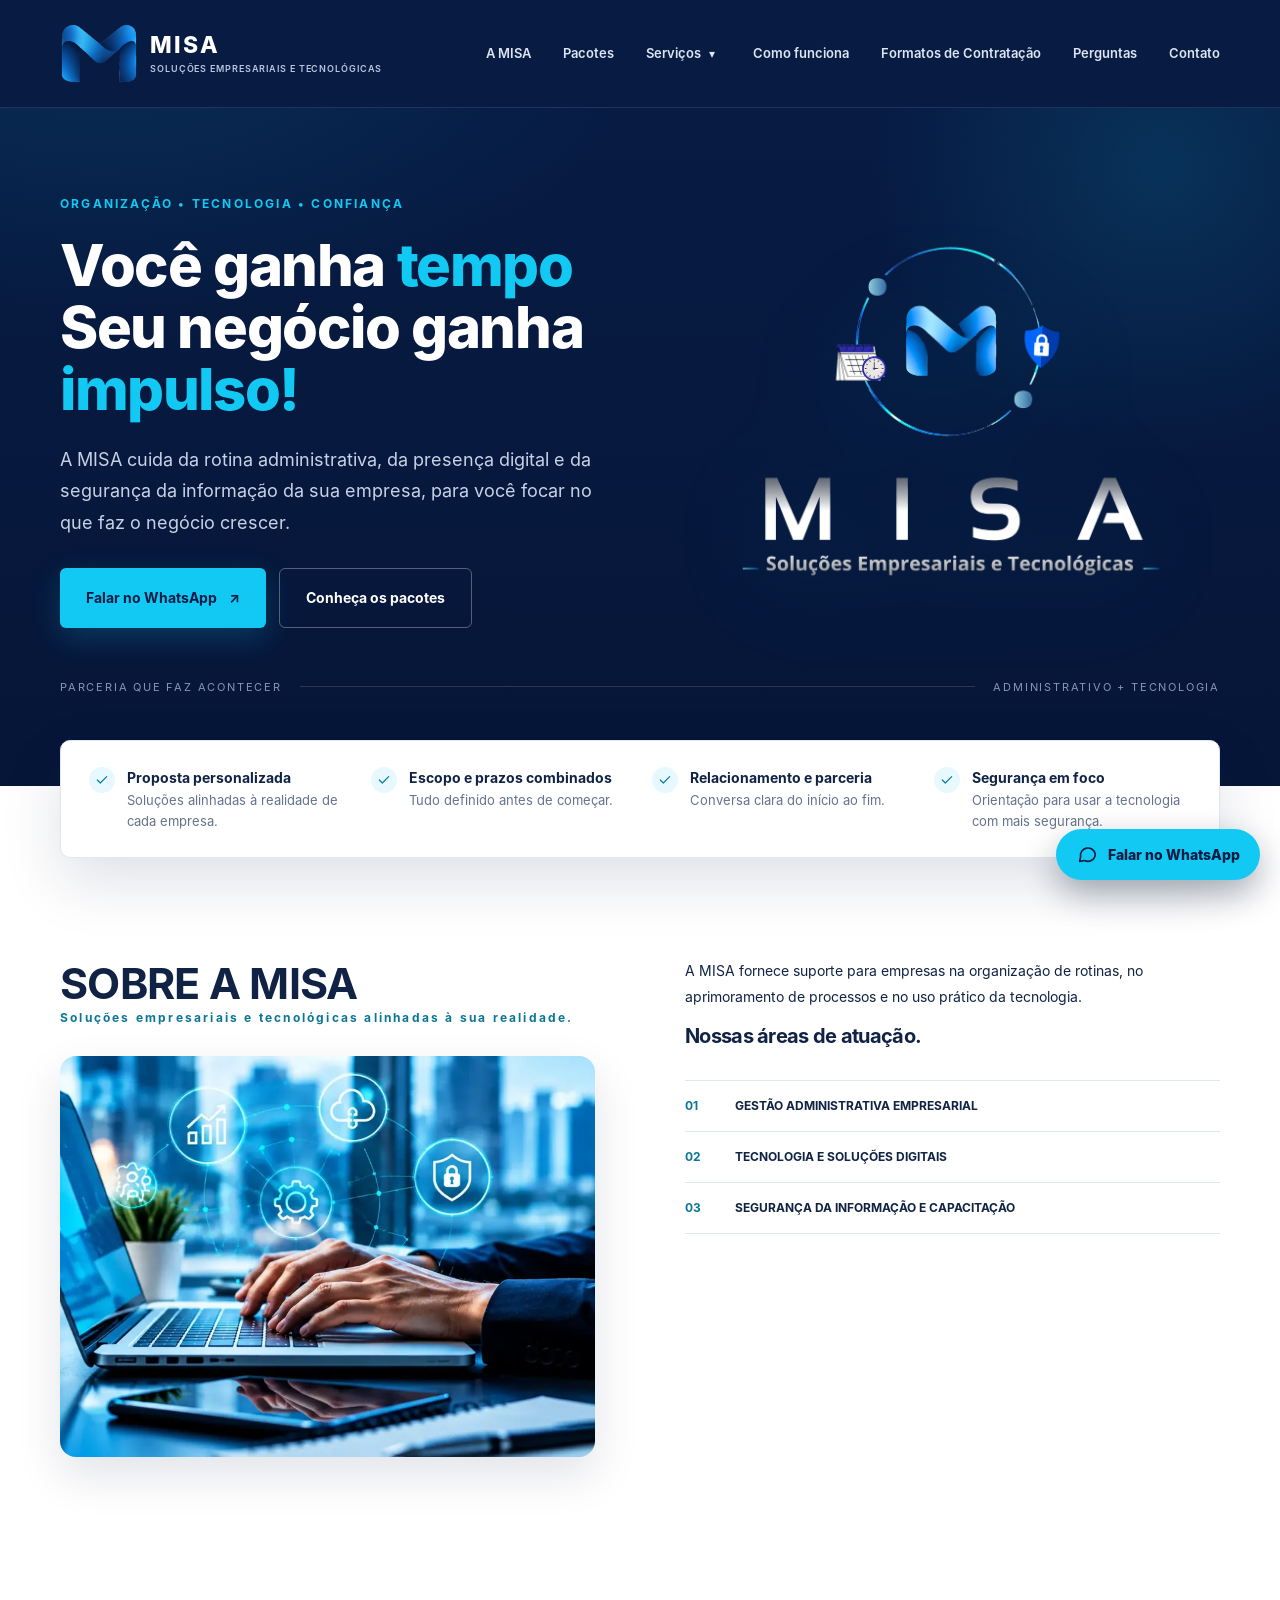
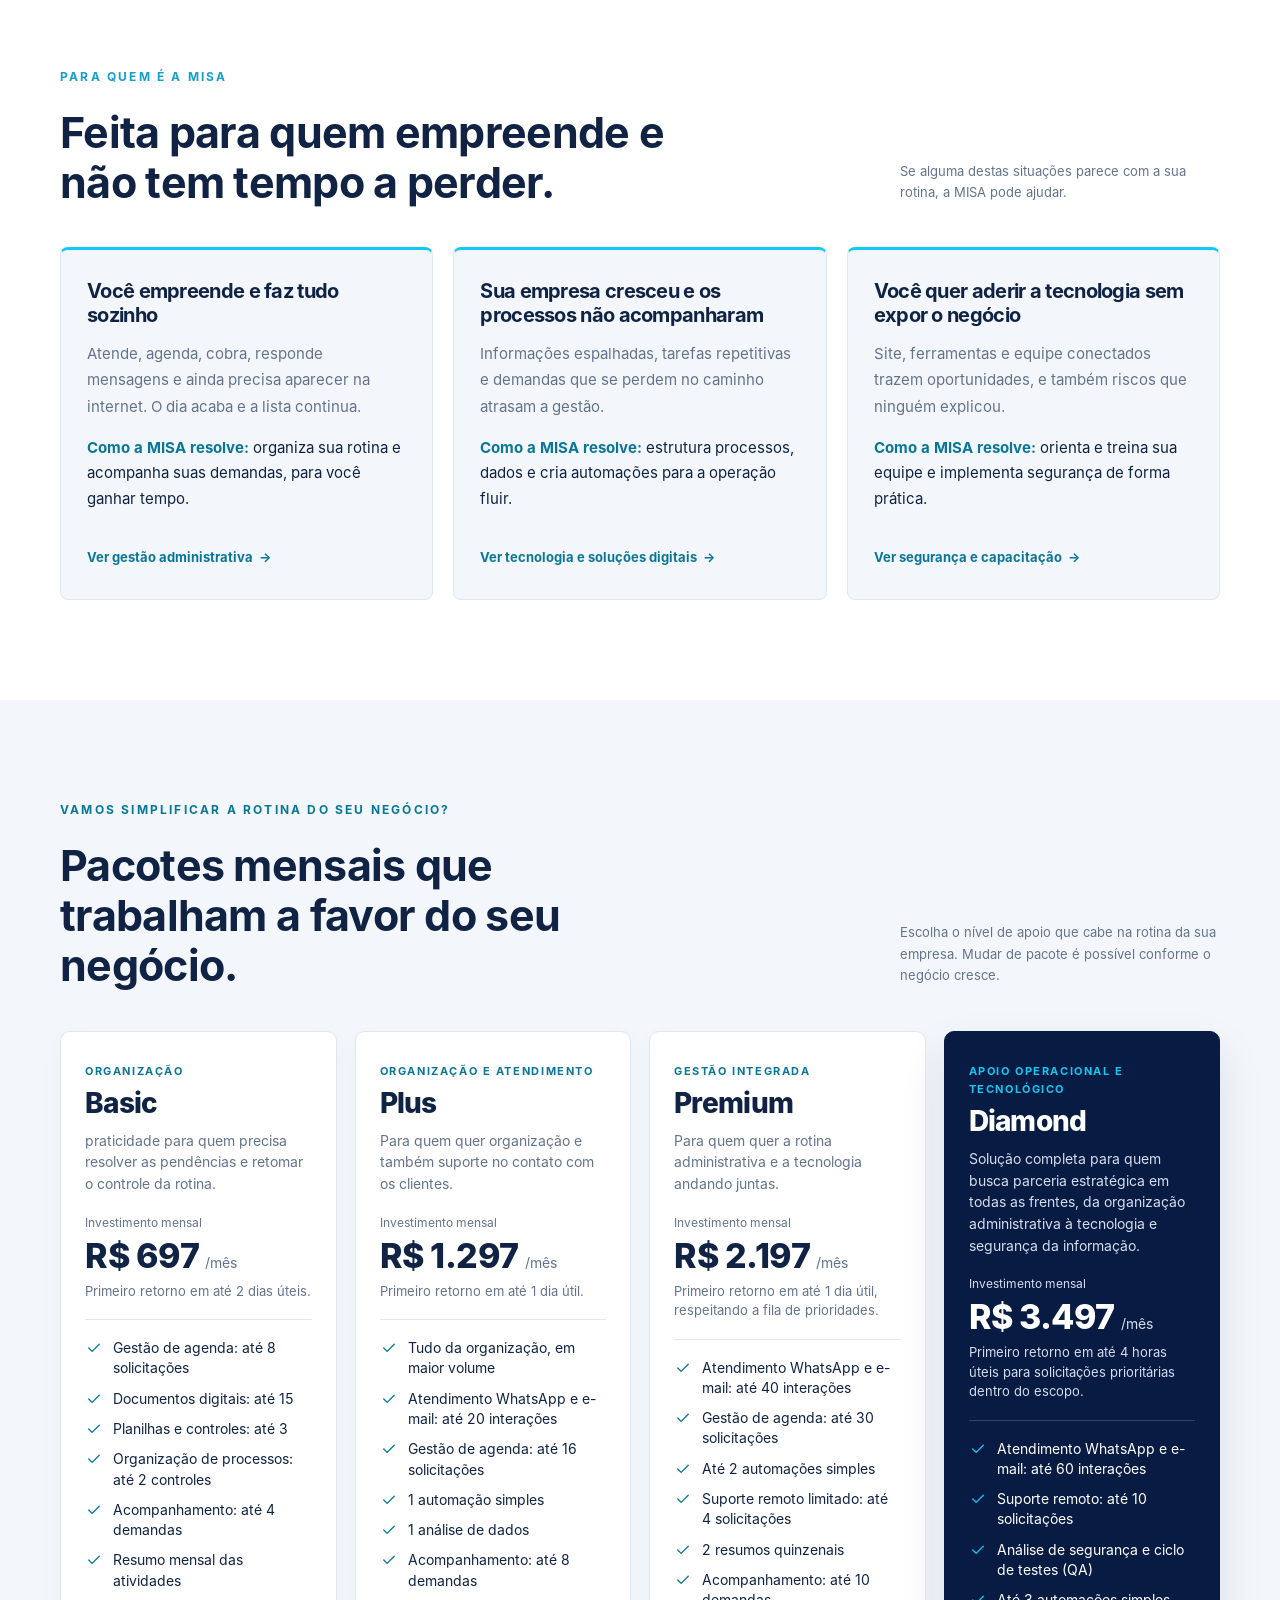
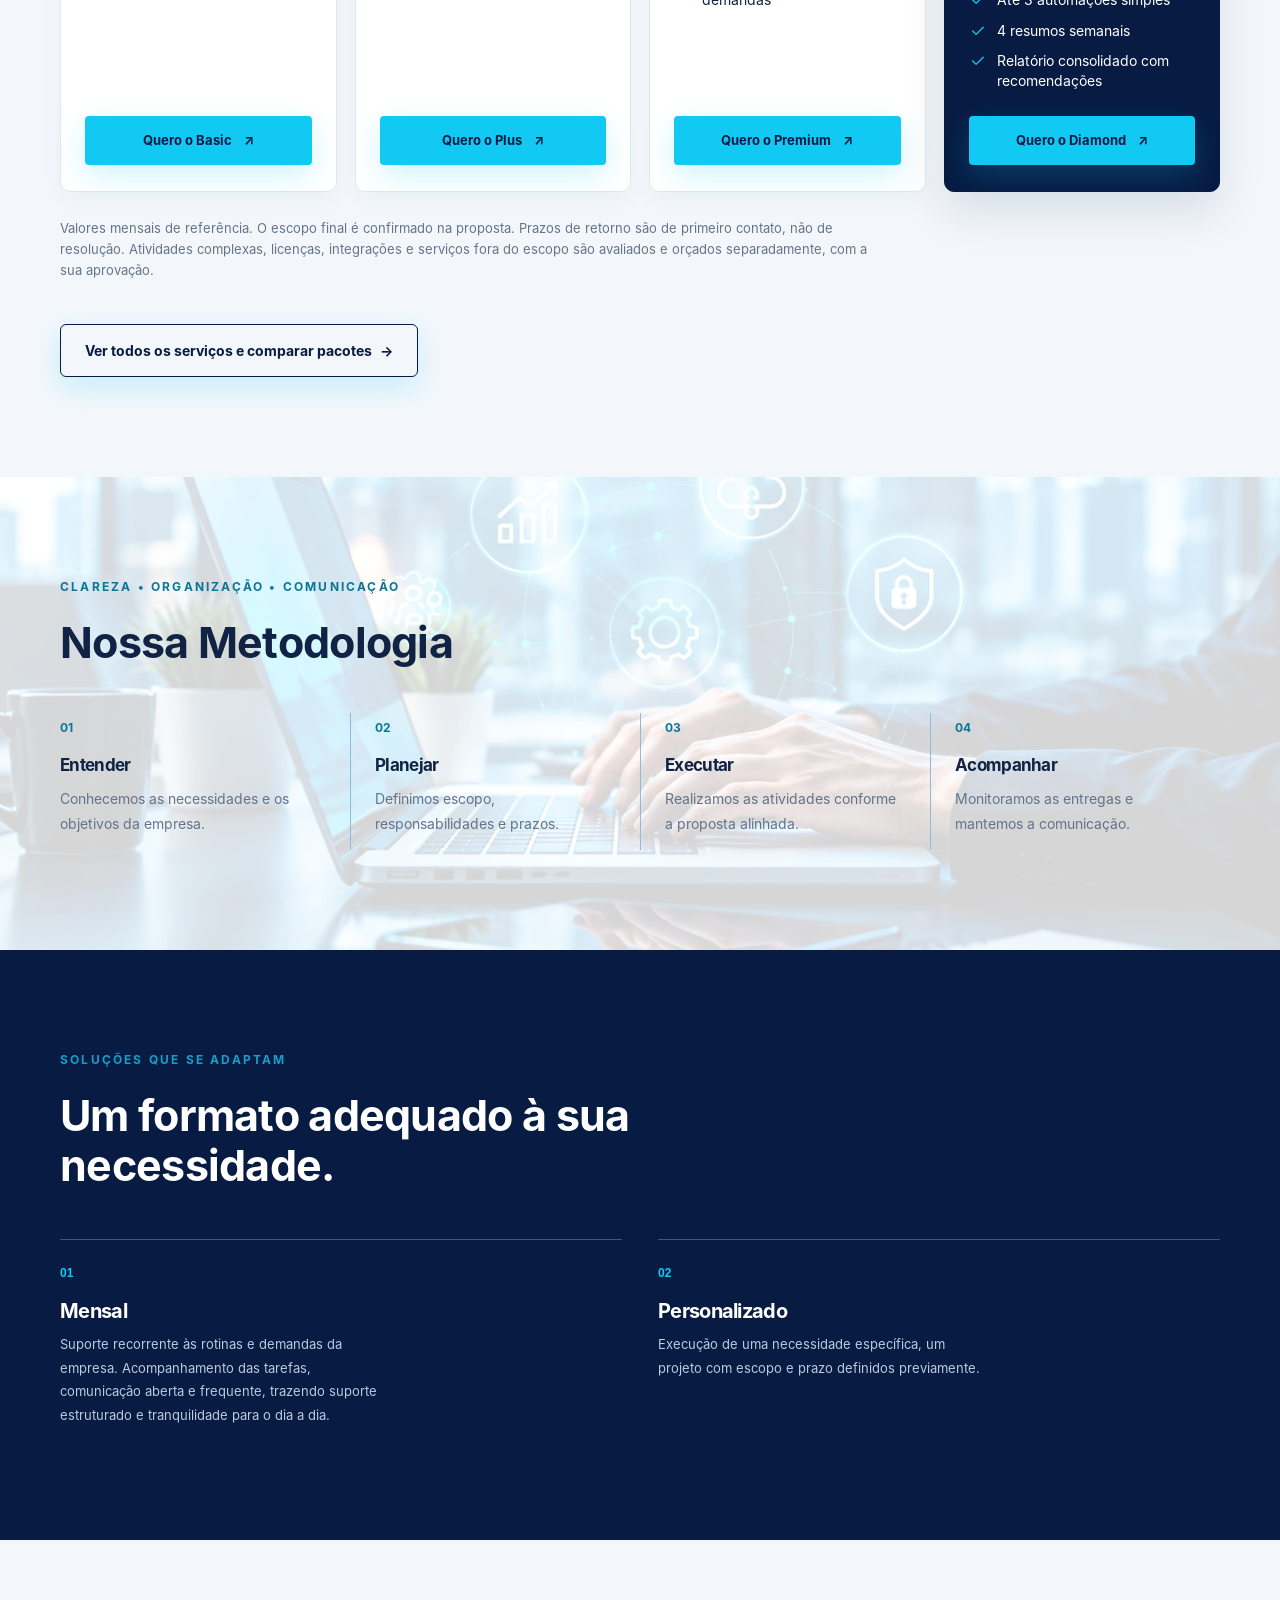
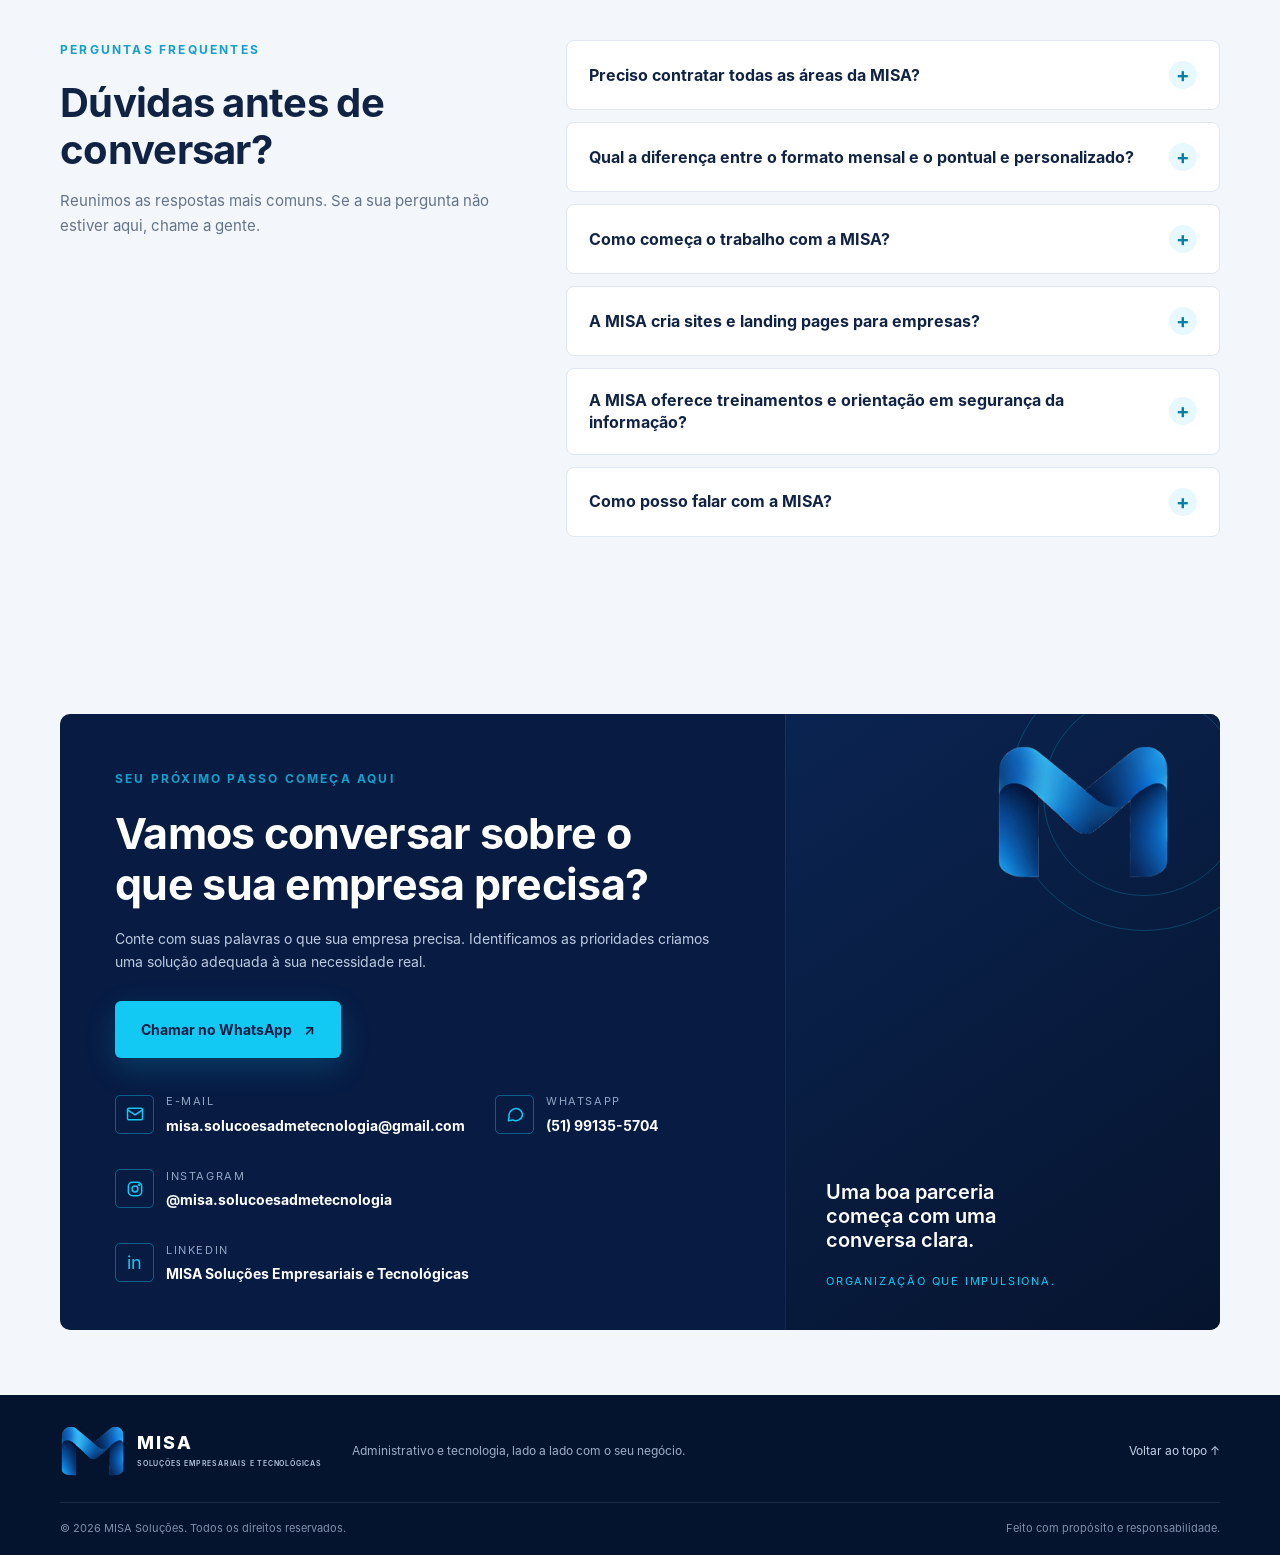
==== commit a2afd758: "Add files via upload" ====
--- a/index.html
+++ b/index.html
@@ -42,8 +42,8 @@
     "itemListElement": [
       {
         "@type": "Offer",
-        "name": "Pacote Basic — Organização",
-        "description": "Para quem precisa pôr a casa em ordem e tirar as pendências da cabeça.",
+        "name": "Pacote Basic - Organização",
+        "description": "praticidade para quem precisa resolver as pendências e retomar o controle da rotina.",
         "priceCurrency": "BRL",
         "price": "697",
         "priceSpecification": {
@@ -60,8 +60,8 @@
       },
       {
         "@type": "Offer",
-        "name": "Pacote Plus — Organização e atendimento",
-        "description": "Para quem quer organização e também apoio no contato com os clientes.",
+        "name": "Pacote Plus - Organização e atendimento",
+        "description": "Para quem quer organização e também suporte no contato com os clientes.",
         "priceCurrency": "BRL",
         "price": "1297",
         "priceSpecification": {
@@ -78,7 +78,7 @@
       },
       {
         "@type": "Offer",
-        "name": "Pacote Premium — Gestão integrada",
+        "name": "Pacote Premium - Gestão integrada",
         "description": "Para quem quer a rotina administrativa e a tecnologia andando juntas.",
         "priceCurrency": "BRL",
         "price": "2197",
@@ -96,8 +96,8 @@
       },
       {
         "@type": "Offer",
-        "name": "Pacote Diamond — Apoio operacional e tecnológico",
-        "description": "Para quem quer um time ao lado, da operação à segurança da informação.",
+        "name": "Pacote Diamond - Apoio operacional e tecnológico",
+        "description": "Solução completa para quem busca parceria estratégica em todas as frentes, da organização administrativa à tecnologia e segurança da informação.",
         "priceCurrency": "BRL",
         "price": "3497",
         "priceSpecification": {
@@ -131,10 +131,10 @@
     },
     {
       "@type": "Question",
-      "name": "Qual a diferença entre os formatos mensal, pontual e personalizado?",
-      "acceptedAnswer": {
-        "@type": "Answer",
-        "text": "O formato mensal é um apoio recorrente às rotinas e demandas da empresa. O pontual atende uma necessidade específica, com escopo e prazo definidos previamente. O personalizado reúne soluções alinhadas aos objetivos, às prioridades e à realidade de cada empresa."
+      "name": "Qual a diferença entre o formato mensal e o pontual e personalizado?",
+      "acceptedAnswer": {
+        "@type": "Answer",
+        "text": "O formato mensal é um suporte recorrente às rotinas e demandas da empresa, com acompanhamento das tarefas e comunicação aberta e frequente. O formato pontual e personalizado atende uma necessidade específica ou um projeto, com escopo e prazo definidos previamente."
       }
     },
     {
@@ -187,10 +187,22 @@
       <nav id="nav-principal" class="nav" aria-label="Navegação principal">
         <a href="#sobre">A MISA</a>
         <a href="#servicos">Pacotes</a>
-        <a href="servicos.html">Serviços</a>
+        <div class="nav-item has-sub">
+          <a href="servicos.html#servicos">Serviços</a>
+          <button class="sub-toggle" type="button" aria-expanded="false" aria-controls="submenu-servicos"><span class="sr-only">Abrir submenu de serviços</span><span aria-hidden="true">▾</span></button>
+          <ul class="submenu" id="submenu-servicos">
+            <li><a href="servicos.html#servicos">Todos os serviços</a></li>
+            <li><a href="servicos.html#gestao">Gestão administrativa</a></li>
+            <li><a href="servicos.html#tecnologia">Tecnologia e soluções digitais</a></li>
+            <li><a href="servicos.html#seguranca">Segurança e capacitação</a></li>
+            <li><a href="servicos.html#pacotes">Comparar pacotes</a></li>
+            <li><a href="servicos.html#avulsos">Serviços avulsos</a></li>
+          </ul>
+        </div>
         <a href="#processo">Como funciona</a>
-        <a href="#formatos">Formatos</a>
+        <a href="#formatos-de-contratacao">Formatos de Contratação</a>
         <a href="#perguntas">Perguntas</a>
+        <a href="#contato">Contato</a>
       </nav>
     </div>
   </header>
@@ -201,7 +213,7 @@
       <div class="container hero-grid">
         <div class="hero-copy">
           <p class="eyebrow">ORGANIZAÇÃO • TECNOLOGIA • CONFIANÇA</p>
-          <h1>Você ganha <span>tempo.</span><br>Seu negócio ganha <span>impulso!</span></h1>
+          <h1>Você ganha <span>tempo</span><br>Seu negócio ganha <span>impulso!</span></h1>
           <p class="hero-lead">A MISA cuida da rotina administrativa, da presença digital e da segurança da informação da sua empresa, para você focar no que faz o negócio crescer.</p>
           <div class="hero-actions">
             <a class="button button-primary button-lg" href="https://wa.me/5551991355704?text=Ol%C3%A1%21%20Vim%20pelo%20site%20da%20MISA%20e%20gostaria%20de%20conversar%20sobre%20as%20necessidades%20da%20minha%20empresa." target="_blank" rel="noopener noreferrer">Falar no WhatsApp <span aria-hidden="true">↗</span> <span class="sr-only">(abre em nova aba)</span></a>
@@ -278,7 +290,7 @@
           <article class="plan-card" id="pacote-basic">
             <p class="plan-tag">Organização</p>
             <h3>Basic</h3>
-            <p class="plan-pitch">Para quem precisa pôr a casa em ordem e tirar as pendências da cabeça.</p>
+            <p class="plan-pitch">praticidade para quem precisa resolver as pendências e retomar o controle da rotina.</p>
             <p class="plan-price"><span class="plan-from">Investimento mensal</span><b>R$ 697</b><small>/mês</small></p>
             <p class="plan-return">Primeiro retorno em até 2 dias úteis.</p>
             <ul class="plan-list"><li><svg viewBox="0 0 24 24" fill="none" stroke="currentColor" stroke-width="1.8" stroke-linecap="round" stroke-linejoin="round" aria-hidden="true" focusable="false"><path d="M5 12l4.5 4.5L19 7"/></svg><span>Gestão de agenda: até 8 solicitações</span></li><li><svg viewBox="0 0 24 24" fill="none" stroke="currentColor" stroke-width="1.8" stroke-linecap="round" stroke-linejoin="round" aria-hidden="true" focusable="false"><path d="M5 12l4.5 4.5L19 7"/></svg><span>Documentos digitais: até 15</span></li><li><svg viewBox="0 0 24 24" fill="none" stroke="currentColor" stroke-width="1.8" stroke-linecap="round" stroke-linejoin="round" aria-hidden="true" focusable="false"><path d="M5 12l4.5 4.5L19 7"/></svg><span>Planilhas e controles: até 3</span></li><li><svg viewBox="0 0 24 24" fill="none" stroke="currentColor" stroke-width="1.8" stroke-linecap="round" stroke-linejoin="round" aria-hidden="true" focusable="false"><path d="M5 12l4.5 4.5L19 7"/></svg><span>Organização de processos: até 2 controles</span></li><li><svg viewBox="0 0 24 24" fill="none" stroke="currentColor" stroke-width="1.8" stroke-linecap="round" stroke-linejoin="round" aria-hidden="true" focusable="false"><path d="M5 12l4.5 4.5L19 7"/></svg><span>Acompanhamento: até 4 demandas</span></li><li><svg viewBox="0 0 24 24" fill="none" stroke="currentColor" stroke-width="1.8" stroke-linecap="round" stroke-linejoin="round" aria-hidden="true" focusable="false"><path d="M5 12l4.5 4.5L19 7"/></svg><span>Resumo mensal das atividades</span></li></ul>
@@ -287,7 +299,7 @@
           <article class="plan-card" id="pacote-plus">
             <p class="plan-tag">Organização e atendimento</p>
             <h3>Plus</h3>
-            <p class="plan-pitch">Para quem quer organização e também apoio no contato com os clientes.</p>
+            <p class="plan-pitch">Para quem quer organização e também suporte no contato com os clientes.</p>
             <p class="plan-price"><span class="plan-from">Investimento mensal</span><b>R$ 1.297</b><small>/mês</small></p>
             <p class="plan-return">Primeiro retorno em até 1 dia útil.</p>
             <ul class="plan-list"><li><svg viewBox="0 0 24 24" fill="none" stroke="currentColor" stroke-width="1.8" stroke-linecap="round" stroke-linejoin="round" aria-hidden="true" focusable="false"><path d="M5 12l4.5 4.5L19 7"/></svg><span>Tudo da organização, em maior volume</span></li><li><svg viewBox="0 0 24 24" fill="none" stroke="currentColor" stroke-width="1.8" stroke-linecap="round" stroke-linejoin="round" aria-hidden="true" focusable="false"><path d="M5 12l4.5 4.5L19 7"/></svg><span>Atendimento WhatsApp e e-mail: até 20 interações</span></li><li><svg viewBox="0 0 24 24" fill="none" stroke="currentColor" stroke-width="1.8" stroke-linecap="round" stroke-linejoin="round" aria-hidden="true" focusable="false"><path d="M5 12l4.5 4.5L19 7"/></svg><span>Gestão de agenda: até 16 solicitações</span></li><li><svg viewBox="0 0 24 24" fill="none" stroke="currentColor" stroke-width="1.8" stroke-linecap="round" stroke-linejoin="round" aria-hidden="true" focusable="false"><path d="M5 12l4.5 4.5L19 7"/></svg><span>1 automação simples</span></li><li><svg viewBox="0 0 24 24" fill="none" stroke="currentColor" stroke-width="1.8" stroke-linecap="round" stroke-linejoin="round" aria-hidden="true" focusable="false"><path d="M5 12l4.5 4.5L19 7"/></svg><span>1 análise de dados</span></li><li><svg viewBox="0 0 24 24" fill="none" stroke="currentColor" stroke-width="1.8" stroke-linecap="round" stroke-linejoin="round" aria-hidden="true" focusable="false"><path d="M5 12l4.5 4.5L19 7"/></svg><span>Acompanhamento: até 8 demandas</span></li></ul>
@@ -305,7 +317,7 @@
           <article class="plan-card is-top" id="pacote-diamond">
             <p class="plan-tag">Apoio operacional e tecnológico</p>
             <h3>Diamond</h3>
-            <p class="plan-pitch">Para quem quer um time ao lado, da operação à segurança da informação.</p>
+            <p class="plan-pitch">Solução completa para quem busca parceria estratégica em todas as frentes, da organização administrativa à tecnologia e segurança da informação.</p>
             <p class="plan-price"><span class="plan-from">Investimento mensal</span><b>R$ 3.497</b><small>/mês</small></p>
             <p class="plan-return">Primeiro retorno em até 4 horas úteis para solicitações prioritárias dentro do escopo.</p>
             <ul class="plan-list"><li><svg viewBox="0 0 24 24" fill="none" stroke="currentColor" stroke-width="1.8" stroke-linecap="round" stroke-linejoin="round" aria-hidden="true" focusable="false"><path d="M5 12l4.5 4.5L19 7"/></svg><span>Atendimento WhatsApp e e-mail: até 60 interações</span></li><li><svg viewBox="0 0 24 24" fill="none" stroke="currentColor" stroke-width="1.8" stroke-linecap="round" stroke-linejoin="round" aria-hidden="true" focusable="false"><path d="M5 12l4.5 4.5L19 7"/></svg><span>Suporte remoto: até 10 solicitações</span></li><li><svg viewBox="0 0 24 24" fill="none" stroke="currentColor" stroke-width="1.8" stroke-linecap="round" stroke-linejoin="round" aria-hidden="true" focusable="false"><path d="M5 12l4.5 4.5L19 7"/></svg><span>Análise de segurança e ciclo de testes (QA)</span></li><li><svg viewBox="0 0 24 24" fill="none" stroke="currentColor" stroke-width="1.8" stroke-linecap="round" stroke-linejoin="round" aria-hidden="true" focusable="false"><path d="M5 12l4.5 4.5L19 7"/></svg><span>Até 3 automações simples</span></li><li><svg viewBox="0 0 24 24" fill="none" stroke="currentColor" stroke-width="1.8" stroke-linecap="round" stroke-linejoin="round" aria-hidden="true" focusable="false"><path d="M5 12l4.5 4.5L19 7"/></svg><span>4 resumos semanais</span></li><li><svg viewBox="0 0 24 24" fill="none" stroke="currentColor" stroke-width="1.8" stroke-linecap="round" stroke-linejoin="round" aria-hidden="true" focusable="false"><path d="M5 12l4.5 4.5L19 7"/></svg><span>Relatório consolidado com recomendações</span></li></ul>
@@ -329,13 +341,12 @@
       </div>
     </section>
 
-    <section class="section formats" id="formatos">
+    <section class="section formats" id="formatos-de-contratacao">
       <div class="container">
         <div class="section-heading"><div><p class="eyebrow">SOLUÇÕES QUE SE ADAPTAM</p><h2>Um formato adequado à sua necessidade.</h2></div></div>
         <div class="format-grid">
-          <article class="format-item"><span>01</span><h3>Mensal</h3><p>Apoio recorrente às rotinas e demandas da empresa.</p></article>
-          <article class="format-item"><span>02</span><h3>Pontual</h3><p>Execução de uma necessidade específica, com escopo e prazo definidos previamente.</p></article>
-          <article class="format-item"><span>03</span><h3>Personalizado</h3><p>Soluções alinhadas aos objetivos, às prioridades e à realidade de cada empresa.</p></article>
+          <article class="format-item"><span>01</span><h3>Mensal</h3><p>Suporte recorrente às rotinas e demandas da empresa. Acompanhamento das tarefas, comunicação aberta e frequente, trazendo suporte estruturado e tranquilidade para o dia a dia.</p></article>
+          <article class="format-item"><span>02</span><h3>Personalizado</h3><p>Execução de uma necessidade específica, um projeto com escopo e prazo definidos previamente.</p></article>
         </div>
       </div>
     </section>
@@ -345,7 +356,7 @@
         <div class="faq-intro"><p class="eyebrow">PERGUNTAS FREQUENTES</p><h2>Dúvidas antes de conversar?</h2><p>Reunimos as respostas mais comuns. Se a sua pergunta não estiver aqui, chame a gente.</p></div>
         <div class="faq-list">
           <details class="faq-item"><summary>Preciso contratar todas as áreas da MISA?</summary><p>Não. Você contrata o que faz sentido para o momento da sua empresa: gestão administrativa, tecnologia e soluções digitais, segurança da informação e capacitação. Cada serviço é combinado conforme a sua necessidade e o escopo definido.</p></details>
-          <details class="faq-item"><summary>Qual a diferença entre os formatos mensal, pontual e personalizado?</summary><p>O formato mensal é um apoio recorrente às rotinas e demandas da empresa. O pontual atende uma necessidade específica, com escopo e prazo definidos previamente. O personalizado reúne soluções alinhadas aos objetivos, às prioridades e à realidade de cada empresa.</p></details>
+          <details class="faq-item"><summary>Qual a diferença entre o formato mensal e o pontual e personalizado?</summary><p>O formato mensal é um suporte recorrente às rotinas e demandas da empresa, com acompanhamento das tarefas e comunicação aberta e frequente. O formato pontual e personalizado atende uma necessidade específica ou um projeto, com escopo e prazo definidos previamente.</p></details>
           <details class="faq-item"><summary>Como começa o trabalho com a MISA?</summary><p>Com uma conversa para entender os desafios e os objetivos da sua empresa. Em seguida definimos escopo, responsabilidades e prazos, realizamos as atividades conforme a proposta alinhada e acompanhamos as entregas.</p></details>
           <details class="faq-item"><summary>A MISA cria sites e landing pages para empresas?</summary><p>Sim. A criação de sites e landing pages faz parte da área de tecnologia e soluções digitais, junto com análise e gestão de dados, suporte a demandas tecnológicas e automação de tarefas.</p></details>
           <details class="faq-item"><summary>A MISA oferece treinamentos e orientação em segurança da informação?</summary><p>Sim. A área de segurança da informação e capacitação inclui treinamentos, orientação para o uso mais seguro da tecnologia, análise de cibersegurança e implementação de segurança.</p></details>
@@ -356,7 +367,7 @@
 
     <section class="section contact" id="contato">
       <div class="container contact-panel">
-        <div class="contact-copy"><p class="eyebrow">SEU PRÓXIMO PASSO COMEÇA AQUI</p><h2>Vamos conversar sobre o que sua empresa precisa?</h2><p>Conte em poucas palavras o que sua empresa precisa. Identificamos as prioridades e apresentamos uma proposta adequada ao escopo solicitado.</p>
+        <div class="contact-copy"><p class="eyebrow">SEU PRÓXIMO PASSO COMEÇA AQUI</p><h2>Vamos conversar sobre o que sua empresa precisa?</h2><p>Conte com suas palavras o que sua empresa precisa. Identificamos as prioridades criamos uma solução adequada à sua necessidade real.</p>
           <p class="contact-main"><a class="button button-primary button-lg" href="https://wa.me/5551991355704?text=Ol%C3%A1%21%20Vim%20pelo%20site%20da%20MISA%20e%20gostaria%20de%20conversar%20sobre%20as%20necessidades%20da%20minha%20empresa." target="_blank" rel="noopener noreferrer">Chamar no WhatsApp <span aria-hidden="true">↗</span> <span class="sr-only">(abre em nova aba)</span></a></p>
           <div class="contact-details">
             <a class="contact-link" href="mailto:misa.solucoesadmetecnologia@gmail.com"><span class="contact-symbol" aria-hidden="true"><svg viewBox="0 0 24 24" fill="none" stroke="currentColor" stroke-width="1.8" stroke-linecap="round" stroke-linejoin="round" aria-hidden="true" focusable="false"><rect x="3" y="5" width="18" height="14" rx="2"/><path d="M3 7l9 6 9-6"/></svg></span><span><small>E-MAIL</small><b>misa.solucoesadmetecnologia@gmail.com</b></span></a>
@@ -373,7 +384,7 @@
   <a class="float-cta" href="https://wa.me/5551991355704?text=Ol%C3%A1%21%20Vim%20pelo%20site%20da%20MISA%20e%20gostaria%20de%20conversar%20sobre%20as%20necessidades%20da%20minha%20empresa." target="_blank" rel="noopener noreferrer"><svg viewBox="0 0 24 24" fill="none" stroke="currentColor" stroke-width="1.8" stroke-linecap="round" stroke-linejoin="round" aria-hidden="true" focusable="false"><path d="M21 12a8 8 0 0 1-11.7 7.1L4 20l1-4.7A8 8 0 1 1 21 12z"/></svg><span>Falar no WhatsApp</span> <span class="sr-only">(abre em nova aba)</span></a>
 
   <footer class="site-footer">
-    <div class="container footer-top"><a class="brand brand-footer" href="#inicio" aria-label="MISA Soluções — voltar ao início"><img class="brand-symbol" src="img/M-cortado.png" alt="" width="891" height="702"><span class="brand-name">MISA <small>SOLUÇÕES EMPRESARIAIS E TECNOLÓGICAS</small></span></a><p>Administrativo e tecnologia, lado a lado com o seu negócio.</p><a href="#inicio" class="back-top">Voltar ao topo ↑</a></div>
+    <div class="container footer-top"><a class="brand brand-footer" href="#inicio" aria-label="MISA Soluções - voltar ao início"><img class="brand-symbol" src="img/M-cortado.png" alt="" width="891" height="702"><span class="brand-name">MISA <small>SOLUÇÕES EMPRESARIAIS E TECNOLÓGICAS</small></span></a><p>Administrativo e tecnologia, lado a lado com o seu negócio.</p><a href="#inicio" class="back-top">Voltar ao topo ↑</a></div>
     <div class="container footer-bottom"><span>© <span id="year">2026</span> MISA Soluções. Todos os direitos reservados.</span><span>Feito com propósito e responsabilidade.</span></div>
   </footer>
 </body>
--- a/styles.css
+++ b/styles.css
@@ -1908,7 +1908,7 @@
 
 /* menu recolhido até 1100px (nav com 5 itens + CTA) */
 
-@media(max-width:1100px) {
+@media(max-width:1180px) {
 
   .menu-toggle {
     display: block
@@ -2297,7 +2297,7 @@
   margin: 22px 0 0
 }
 
-@media (max-width:1100px) {
+@media (max-width:1180px) {
   .plan-grid {
     grid-template-columns: repeat(2,1fr)
   }
@@ -2320,3 +2320,119 @@
     font-size: 30px
   }
 }
+
+/* Submenu de serviços e formatos em duas colunas */
+
+.nav-item {
+  position: relative;
+  display: flex;
+  align-items: center;
+  gap: 2px
+}
+
+.sub-toggle {
+  background: none;
+  border: 0;
+  padding: 6px 6px;
+  color: #dce5f2;
+  font-size: 12px;
+  cursor: pointer;
+  line-height: 1
+}
+
+.sub-toggle:hover,.sub-toggle:focus-visible {
+  color: var(--cyan)
+}
+
+.sub-toggle[aria-expanded="true"] {
+  transform: rotate(180deg)
+}
+
+.submenu {
+  list-style: none;
+  margin: 0;
+  padding: 8px;
+  position: absolute;
+  top: 100%;
+  left: -14px;
+  min-width: 270px;
+  display: flex;
+  flex-direction: column;
+  gap: 2px;
+  background: var(--navy);
+  border: 1px solid #ffffff24;
+  border-radius: 8px;
+  box-shadow: 0 18px 40px #071b4366;
+  opacity: 0;
+  visibility: hidden;
+  transform: translateY(6px);
+  transition: opacity .18s ease,transform .18s ease,visibility .18s
+}
+
+.has-sub:hover .submenu,.has-sub:focus-within .submenu,.has-sub.is-open .submenu {
+  opacity: 1;
+  visibility: visible;
+  transform: none
+}
+
+.submenu a {
+  display: block;
+  padding: 10px 12px;
+  border-radius: 5px;
+  white-space: nowrap
+}
+
+.submenu a:hover,.submenu a:focus-visible {
+  background: #ffffff12;
+  transform: none
+}
+
+.format-grid {
+  grid-template-columns: repeat(2,minmax(0,1fr))
+}
+
+@media (max-width:1180px) {
+  .nav-item {
+    flex-wrap: wrap
+  }
+
+  .nav-item>a {
+    flex: 1
+  }
+
+  .sub-toggle {
+    padding: 8px 12px;
+    font-size: 14px
+  }
+
+  .submenu {
+    position: static;
+    display: none;
+    flex-basis: 100%;
+    min-width: 0;
+    opacity: 1;
+    visibility: visible;
+    transform: none;
+    box-shadow: none;
+    background: #ffffff0d;
+    margin-top: 6px
+  }
+
+  .has-sub:hover .submenu,.has-sub:focus-within .submenu {
+    display: none
+  }
+
+  .has-sub.is-open .submenu {
+    display: flex
+  }
+
+  .submenu a {
+    white-space: normal
+  }
+}
+
+@media (max-width:640px) {
+  .format-grid {
+    grid-template-columns: 1fr
+  }
+}
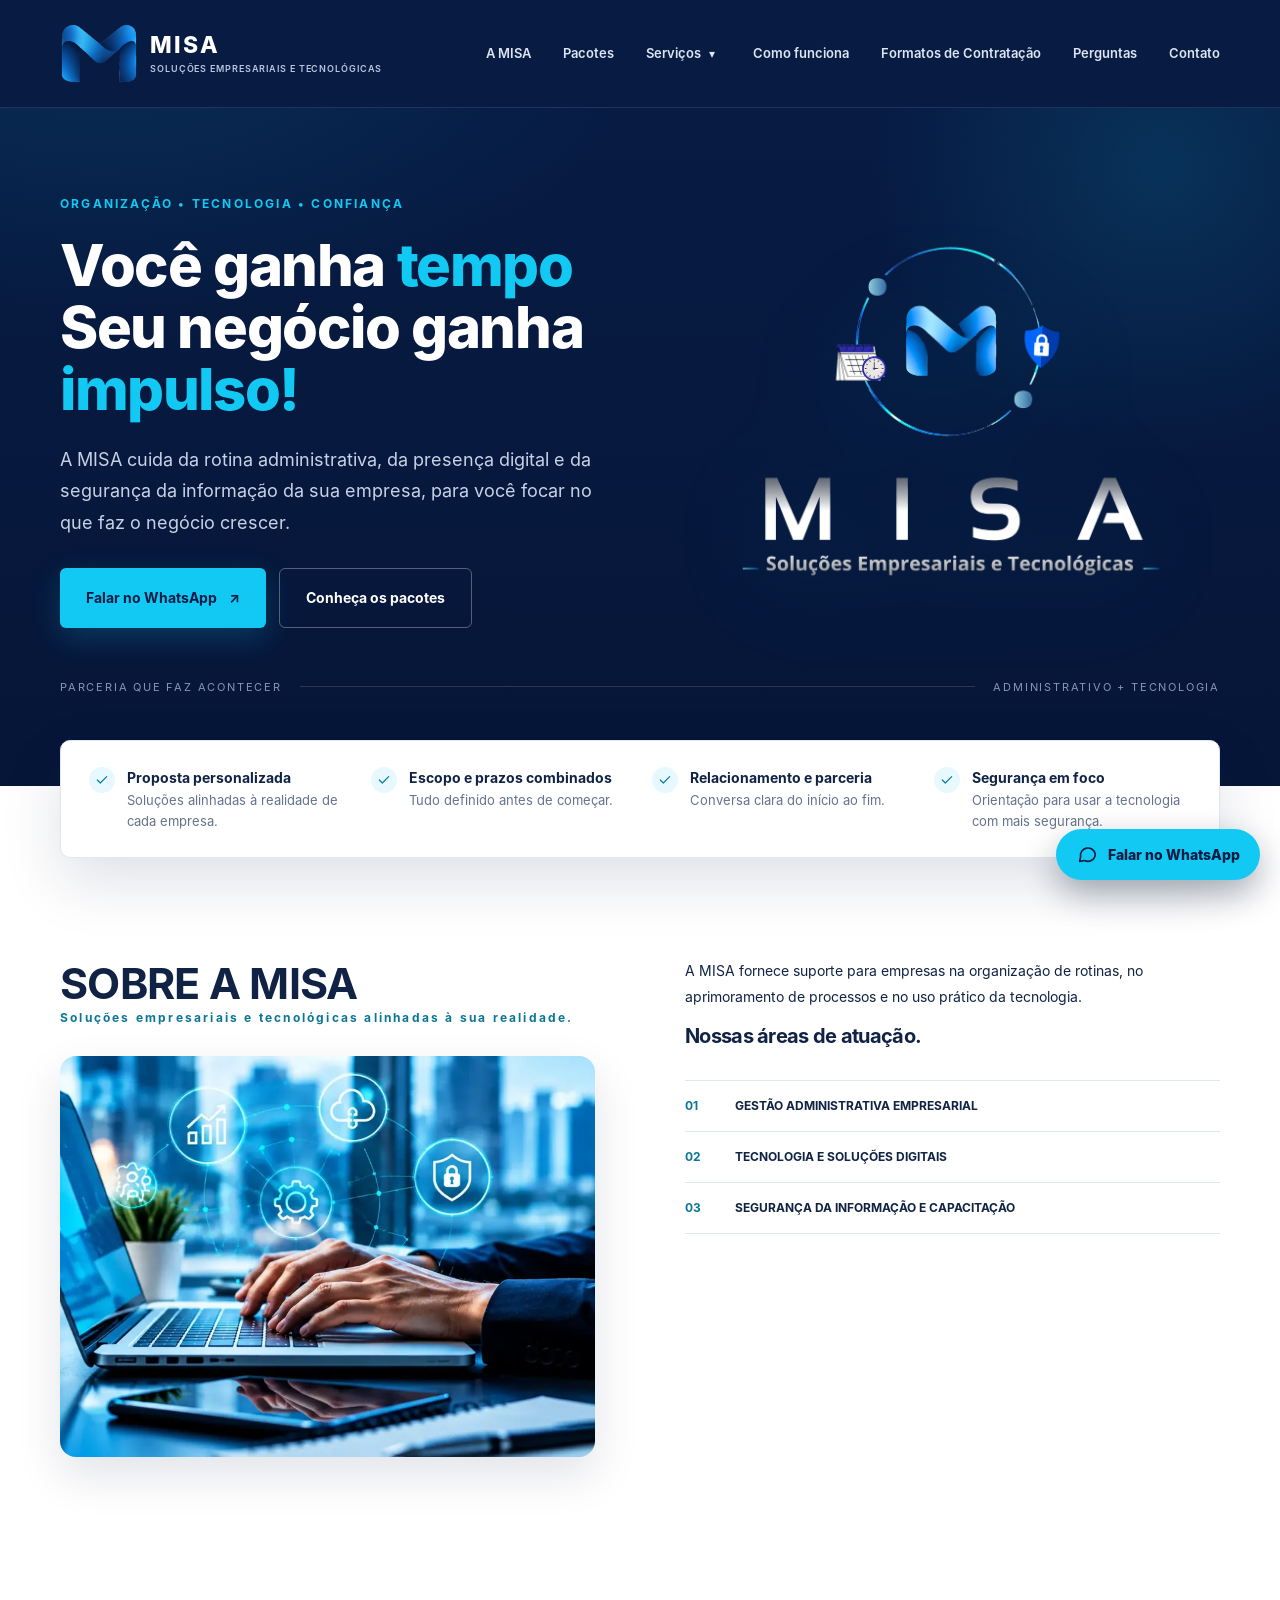
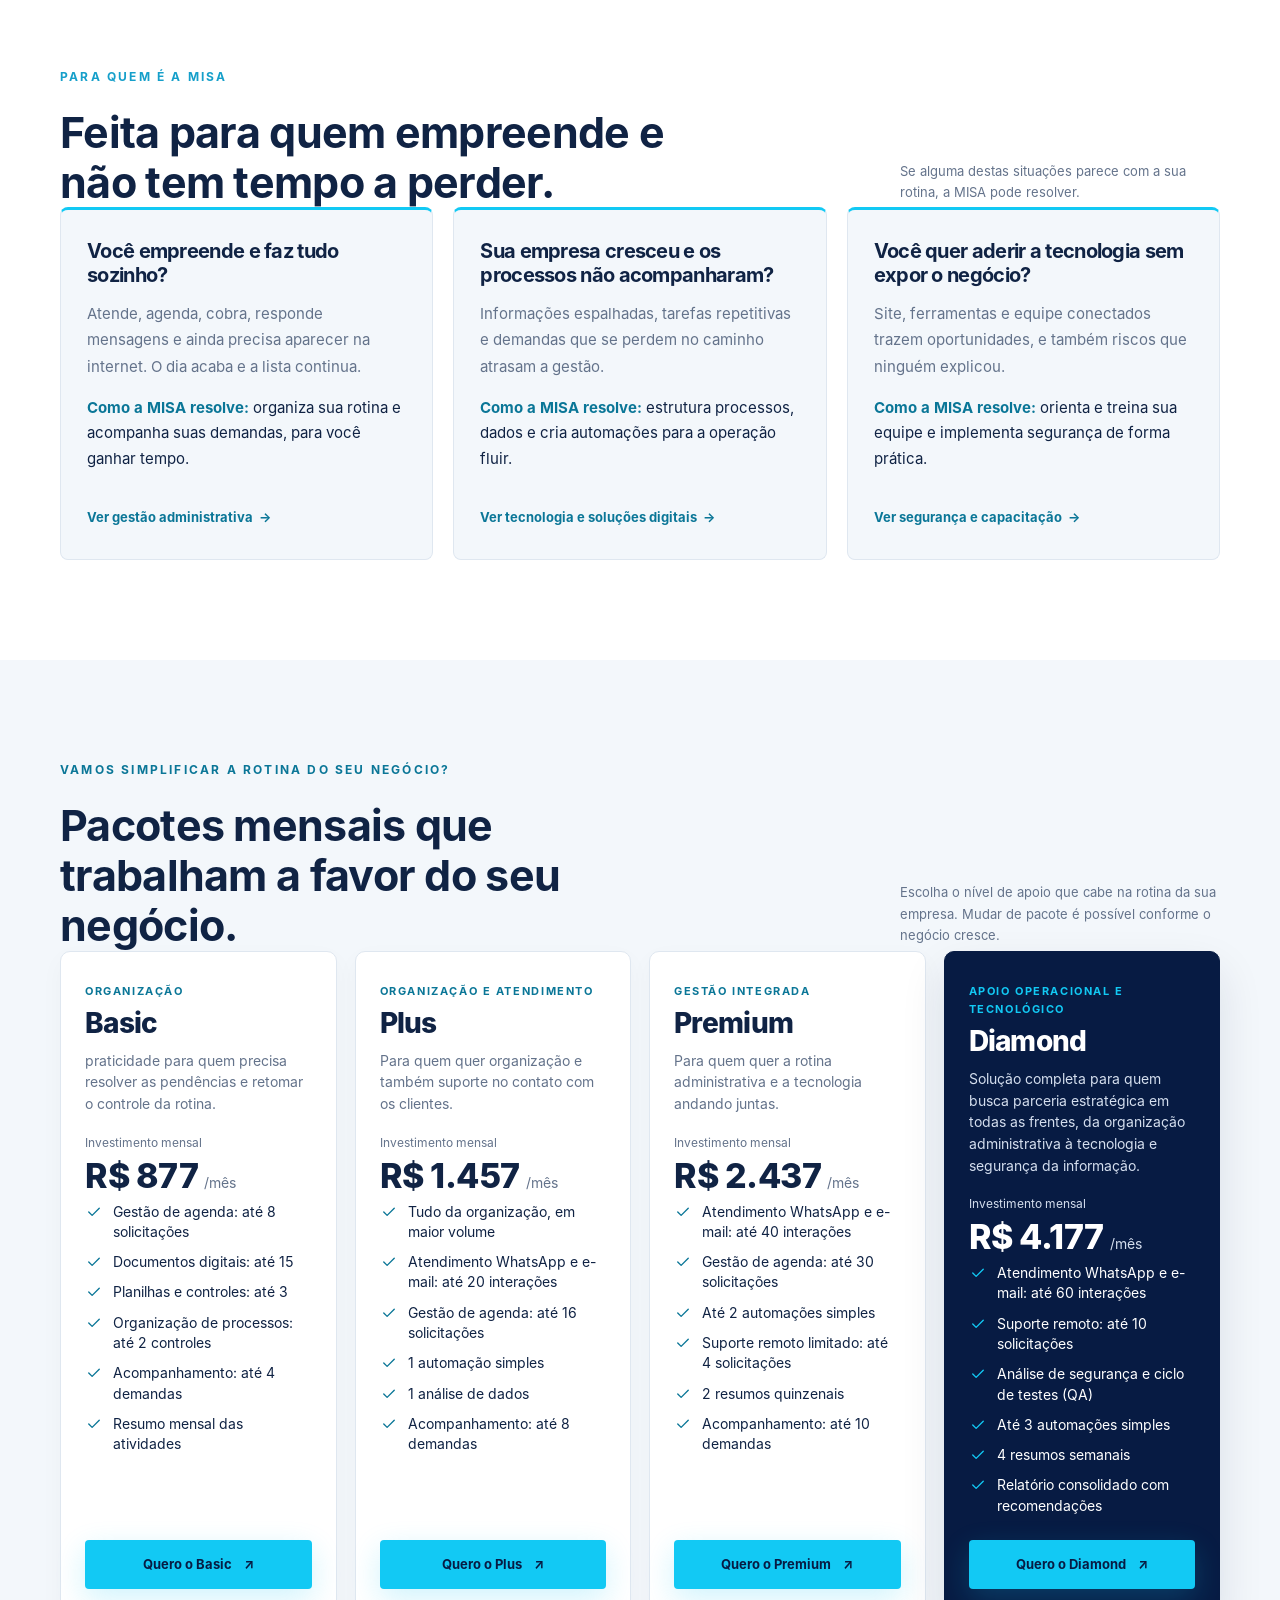
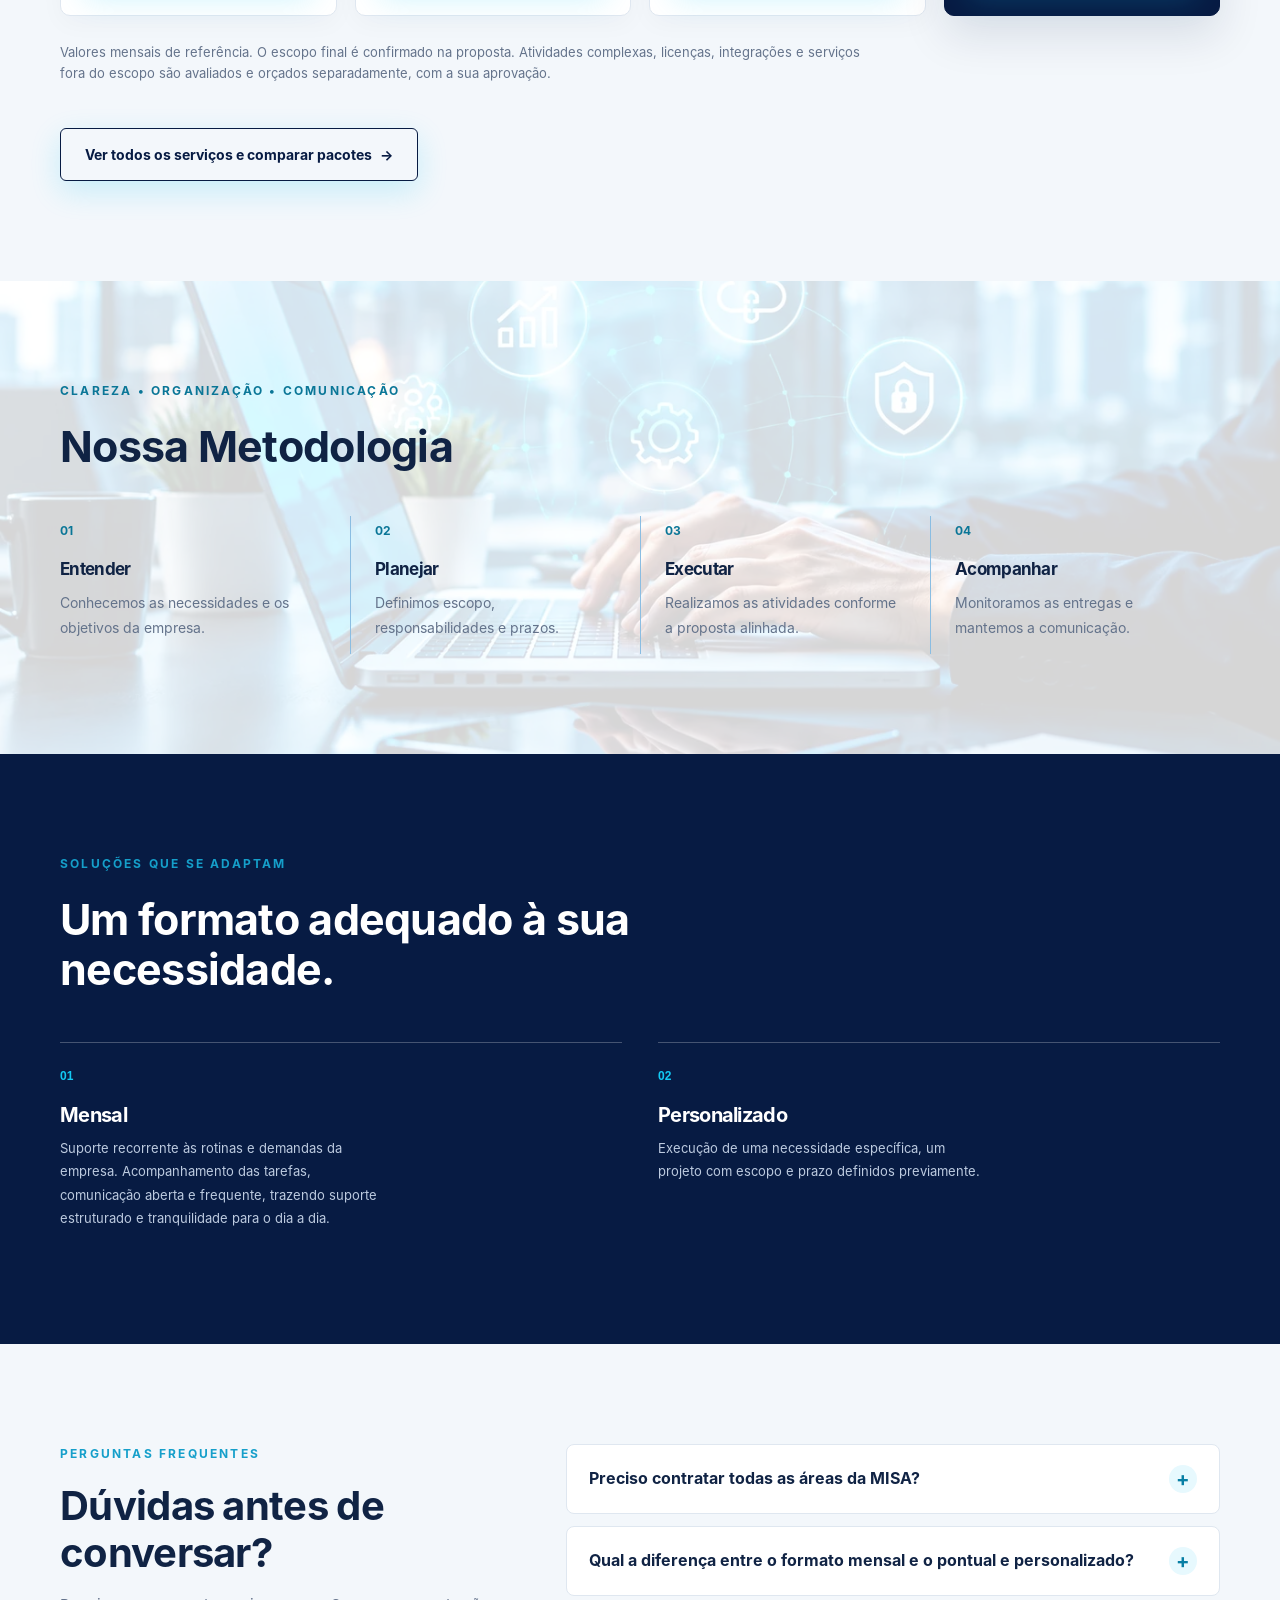
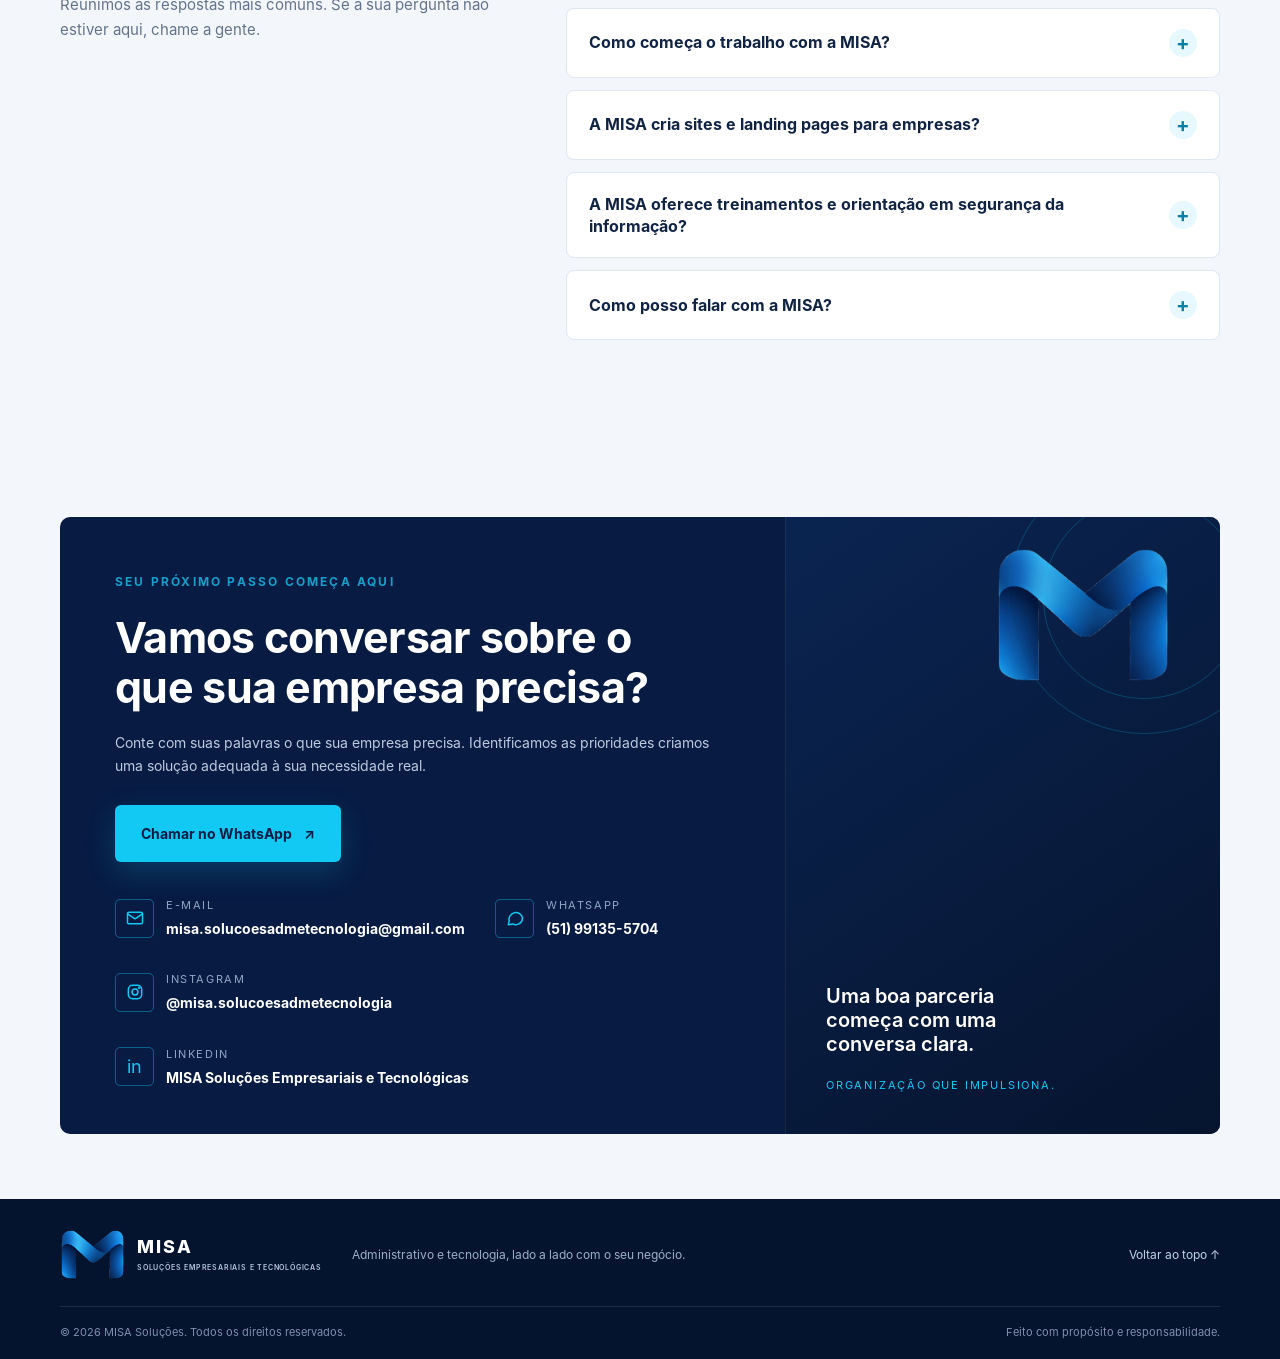
==== commit 0975b548: "Add files via upload" ====
--- a/index.html
+++ b/index.html
@@ -42,16 +42,9 @@
     "itemListElement": [
       {
         "@type": "Offer",
+        "identifier": "basic",
         "name": "Pacote Basic - Organização",
         "description": "praticidade para quem precisa resolver as pendências e retomar o controle da rotina.",
-        "priceCurrency": "BRL",
-        "price": "697",
-        "priceSpecification": {
-          "@type": "UnitPriceSpecification",
-          "price": "697",
-          "priceCurrency": "BRL",
-          "unitText": "mês"
-        },
         "itemOffered": {
           "@type": "Service",
           "name": "Pacote Basic",
@@ -60,16 +53,9 @@
       },
       {
         "@type": "Offer",
+        "identifier": "plus",
         "name": "Pacote Plus - Organização e atendimento",
         "description": "Para quem quer organização e também suporte no contato com os clientes.",
-        "priceCurrency": "BRL",
-        "price": "1297",
-        "priceSpecification": {
-          "@type": "UnitPriceSpecification",
-          "price": "1297",
-          "priceCurrency": "BRL",
-          "unitText": "mês"
-        },
         "itemOffered": {
           "@type": "Service",
           "name": "Pacote Plus",
@@ -78,16 +64,9 @@
       },
       {
         "@type": "Offer",
+        "identifier": "premium",
         "name": "Pacote Premium - Gestão integrada",
         "description": "Para quem quer a rotina administrativa e a tecnologia andando juntas.",
-        "priceCurrency": "BRL",
-        "price": "2197",
-        "priceSpecification": {
-          "@type": "UnitPriceSpecification",
-          "price": "2197",
-          "priceCurrency": "BRL",
-          "unitText": "mês"
-        },
         "itemOffered": {
           "@type": "Service",
           "name": "Pacote Premium",
@@ -96,16 +75,9 @@
       },
       {
         "@type": "Offer",
+        "identifier": "diamond",
         "name": "Pacote Diamond - Apoio operacional e tecnológico",
         "description": "Solução completa para quem busca parceria estratégica em todas as frentes, da organização administrativa à tecnologia e segurança da informação.",
-        "priceCurrency": "BRL",
-        "price": "3497",
-        "priceSpecification": {
-          "@type": "UnitPriceSpecification",
-          "price": "3497",
-          "priceCurrency": "BRL",
-          "unitText": "mês"
-        },
         "itemOffered": {
           "@type": "Service",
           "name": "Pacote Diamond",
@@ -126,7 +98,7 @@
       "name": "Preciso contratar todas as áreas da MISA?",
       "acceptedAnswer": {
         "@type": "Answer",
-        "text": "Não. Você contrata o que faz sentido para o momento da sua empresa: gestão administrativa, tecnologia e soluções digitais, segurança da informação e capacitação. Cada serviço é combinado conforme a sua necessidade e o escopo definido."
+        "text": "Não. Você contrata o que faz sentido para o momento da sua empresa: gestão administrativa e tecnologia. Cada serviço é combinado conforme a sua necessidade e o escopo definido."
       }
     },
     {
@@ -255,22 +227,22 @@
 
     <section class="section personas" id="para-quem">
       <div class="container">
-        <div class="section-heading"><div><p class="eyebrow">PARA QUEM É A MISA</p><h2>Feita para quem empreende e não tem tempo a perder.</h2></div><p>Se alguma destas situações parece com a sua rotina, a MISA pode ajudar.</p></div>
+        <div class="section-heading"><div><p class="eyebrow">PARA QUEM É A MISA</p><h2>Feita para quem empreende e não tem tempo a perder.</h2></div><p>Se alguma destas situações parece com a sua rotina, a MISA pode resolver.</p></div>
         <div class="persona-grid">
           <article class="persona-card">
-            <h3>Você empreende e faz tudo sozinho</h3>
+            <h3>Você empreende e faz tudo sozinho?</h3>
             <p class="persona-pain">Atende, agenda, cobra, responde mensagens e ainda precisa aparecer na internet. O dia acaba e a lista continua.</p>
             <p class="persona-help"><b>Como a MISA resolve:</b> organiza sua rotina e acompanha suas demandas, para você ganhar tempo.</p>
             <a class="card-link" href="servicos.html#gestao">Ver gestão administrativa <span aria-hidden="true">→</span></a>
           </article>
           <article class="persona-card">
-            <h3>Sua empresa cresceu e os processos não acompanharam</h3>
+            <h3>Sua empresa cresceu e os processos não acompanharam?</h3>
             <p class="persona-pain">Informações espalhadas, tarefas repetitivas e demandas que se perdem no caminho atrasam a gestão.</p>
             <p class="persona-help"><b>Como a MISA resolve:</b> estrutura processos, dados e cria automações para a operação fluir.</p>
             <a class="card-link" href="servicos.html#tecnologia">Ver tecnologia e soluções digitais <span aria-hidden="true">→</span></a>
           </article>
           <article class="persona-card">
-            <h3>Você quer aderir a tecnologia sem expor o negócio</h3>
+            <h3>Você quer aderir a tecnologia sem expor o negócio?</h3>
             <p class="persona-pain">Site, ferramentas e equipe conectados trazem oportunidades, e também riscos que ninguém explicou.</p>
             <p class="persona-help"><b>Como a MISA resolve:</b> orienta e treina sua equipe e implementa segurança de forma prática.</p>
             <a class="card-link" href="servicos.html#seguranca">Ver segurança e capacitação <span aria-hidden="true">→</span></a>
@@ -291,8 +263,7 @@
             <p class="plan-tag">Organização</p>
             <h3>Basic</h3>
             <p class="plan-pitch">praticidade para quem precisa resolver as pendências e retomar o controle da rotina.</p>
-            <p class="plan-price"><span class="plan-from">Investimento mensal</span><b>R$ 697</b><small>/mês</small></p>
-            <p class="plan-return">Primeiro retorno em até 2 dias úteis.</p>
+            <p class="plan-price"><span class="plan-from">Investimento mensal</span><b data-preco="pacotes.basic">Consulte</b><small>/mês</small></p>
             <ul class="plan-list"><li><svg viewBox="0 0 24 24" fill="none" stroke="currentColor" stroke-width="1.8" stroke-linecap="round" stroke-linejoin="round" aria-hidden="true" focusable="false"><path d="M5 12l4.5 4.5L19 7"/></svg><span>Gestão de agenda: até 8 solicitações</span></li><li><svg viewBox="0 0 24 24" fill="none" stroke="currentColor" stroke-width="1.8" stroke-linecap="round" stroke-linejoin="round" aria-hidden="true" focusable="false"><path d="M5 12l4.5 4.5L19 7"/></svg><span>Documentos digitais: até 15</span></li><li><svg viewBox="0 0 24 24" fill="none" stroke="currentColor" stroke-width="1.8" stroke-linecap="round" stroke-linejoin="round" aria-hidden="true" focusable="false"><path d="M5 12l4.5 4.5L19 7"/></svg><span>Planilhas e controles: até 3</span></li><li><svg viewBox="0 0 24 24" fill="none" stroke="currentColor" stroke-width="1.8" stroke-linecap="round" stroke-linejoin="round" aria-hidden="true" focusable="false"><path d="M5 12l4.5 4.5L19 7"/></svg><span>Organização de processos: até 2 controles</span></li><li><svg viewBox="0 0 24 24" fill="none" stroke="currentColor" stroke-width="1.8" stroke-linecap="round" stroke-linejoin="round" aria-hidden="true" focusable="false"><path d="M5 12l4.5 4.5L19 7"/></svg><span>Acompanhamento: até 4 demandas</span></li><li><svg viewBox="0 0 24 24" fill="none" stroke="currentColor" stroke-width="1.8" stroke-linecap="round" stroke-linejoin="round" aria-hidden="true" focusable="false"><path d="M5 12l4.5 4.5L19 7"/></svg><span>Resumo mensal das atividades</span></li></ul>
             <a class="button button-primary plan-cta" href="https://wa.me/5551991355704?text=Ol%C3%A1%21%20Vim%20pelo%20site%20da%20MISA%20e%20quero%20saber%20mais%20sobre%20o%20pacote%20Basic." target="_blank" rel="noopener noreferrer">Quero o Basic <span aria-hidden="true">↗</span><span class="sr-only"> (abre em nova aba)</span></a>
           </article>
@@ -300,8 +271,7 @@
             <p class="plan-tag">Organização e atendimento</p>
             <h3>Plus</h3>
             <p class="plan-pitch">Para quem quer organização e também suporte no contato com os clientes.</p>
-            <p class="plan-price"><span class="plan-from">Investimento mensal</span><b>R$ 1.297</b><small>/mês</small></p>
-            <p class="plan-return">Primeiro retorno em até 1 dia útil.</p>
+            <p class="plan-price"><span class="plan-from">Investimento mensal</span><b data-preco="pacotes.plus">Consulte</b><small>/mês</small></p>
             <ul class="plan-list"><li><svg viewBox="0 0 24 24" fill="none" stroke="currentColor" stroke-width="1.8" stroke-linecap="round" stroke-linejoin="round" aria-hidden="true" focusable="false"><path d="M5 12l4.5 4.5L19 7"/></svg><span>Tudo da organização, em maior volume</span></li><li><svg viewBox="0 0 24 24" fill="none" stroke="currentColor" stroke-width="1.8" stroke-linecap="round" stroke-linejoin="round" aria-hidden="true" focusable="false"><path d="M5 12l4.5 4.5L19 7"/></svg><span>Atendimento WhatsApp e e-mail: até 20 interações</span></li><li><svg viewBox="0 0 24 24" fill="none" stroke="currentColor" stroke-width="1.8" stroke-linecap="round" stroke-linejoin="round" aria-hidden="true" focusable="false"><path d="M5 12l4.5 4.5L19 7"/></svg><span>Gestão de agenda: até 16 solicitações</span></li><li><svg viewBox="0 0 24 24" fill="none" stroke="currentColor" stroke-width="1.8" stroke-linecap="round" stroke-linejoin="round" aria-hidden="true" focusable="false"><path d="M5 12l4.5 4.5L19 7"/></svg><span>1 automação simples</span></li><li><svg viewBox="0 0 24 24" fill="none" stroke="currentColor" stroke-width="1.8" stroke-linecap="round" stroke-linejoin="round" aria-hidden="true" focusable="false"><path d="M5 12l4.5 4.5L19 7"/></svg><span>1 análise de dados</span></li><li><svg viewBox="0 0 24 24" fill="none" stroke="currentColor" stroke-width="1.8" stroke-linecap="round" stroke-linejoin="round" aria-hidden="true" focusable="false"><path d="M5 12l4.5 4.5L19 7"/></svg><span>Acompanhamento: até 8 demandas</span></li></ul>
             <a class="button button-primary plan-cta" href="https://wa.me/5551991355704?text=Ol%C3%A1%21%20Vim%20pelo%20site%20da%20MISA%20e%20quero%20saber%20mais%20sobre%20o%20pacote%20Plus." target="_blank" rel="noopener noreferrer">Quero o Plus <span aria-hidden="true">↗</span><span class="sr-only"> (abre em nova aba)</span></a>
           </article>
@@ -309,8 +279,7 @@
             <p class="plan-tag">Gestão integrada</p>
             <h3>Premium</h3>
             <p class="plan-pitch">Para quem quer a rotina administrativa e a tecnologia andando juntas.</p>
-            <p class="plan-price"><span class="plan-from">Investimento mensal</span><b>R$ 2.197</b><small>/mês</small></p>
-            <p class="plan-return">Primeiro retorno em até 1 dia útil, respeitando a fila de prioridades.</p>
+            <p class="plan-price"><span class="plan-from">Investimento mensal</span><b data-preco="pacotes.premium">Consulte</b><small>/mês</small></p>
             <ul class="plan-list"><li><svg viewBox="0 0 24 24" fill="none" stroke="currentColor" stroke-width="1.8" stroke-linecap="round" stroke-linejoin="round" aria-hidden="true" focusable="false"><path d="M5 12l4.5 4.5L19 7"/></svg><span>Atendimento WhatsApp e e-mail: até 40 interações</span></li><li><svg viewBox="0 0 24 24" fill="none" stroke="currentColor" stroke-width="1.8" stroke-linecap="round" stroke-linejoin="round" aria-hidden="true" focusable="false"><path d="M5 12l4.5 4.5L19 7"/></svg><span>Gestão de agenda: até 30 solicitações</span></li><li><svg viewBox="0 0 24 24" fill="none" stroke="currentColor" stroke-width="1.8" stroke-linecap="round" stroke-linejoin="round" aria-hidden="true" focusable="false"><path d="M5 12l4.5 4.5L19 7"/></svg><span>Até 2 automações simples</span></li><li><svg viewBox="0 0 24 24" fill="none" stroke="currentColor" stroke-width="1.8" stroke-linecap="round" stroke-linejoin="round" aria-hidden="true" focusable="false"><path d="M5 12l4.5 4.5L19 7"/></svg><span>Suporte remoto limitado: até 4 solicitações</span></li><li><svg viewBox="0 0 24 24" fill="none" stroke="currentColor" stroke-width="1.8" stroke-linecap="round" stroke-linejoin="round" aria-hidden="true" focusable="false"><path d="M5 12l4.5 4.5L19 7"/></svg><span>2 resumos quinzenais</span></li><li><svg viewBox="0 0 24 24" fill="none" stroke="currentColor" stroke-width="1.8" stroke-linecap="round" stroke-linejoin="round" aria-hidden="true" focusable="false"><path d="M5 12l4.5 4.5L19 7"/></svg><span>Acompanhamento: até 10 demandas</span></li></ul>
             <a class="button button-primary plan-cta" href="https://wa.me/5551991355704?text=Ol%C3%A1%21%20Vim%20pelo%20site%20da%20MISA%20e%20quero%20saber%20mais%20sobre%20o%20pacote%20Premium." target="_blank" rel="noopener noreferrer">Quero o Premium <span aria-hidden="true">↗</span><span class="sr-only"> (abre em nova aba)</span></a>
           </article>
@@ -318,13 +287,12 @@
             <p class="plan-tag">Apoio operacional e tecnológico</p>
             <h3>Diamond</h3>
             <p class="plan-pitch">Solução completa para quem busca parceria estratégica em todas as frentes, da organização administrativa à tecnologia e segurança da informação.</p>
-            <p class="plan-price"><span class="plan-from">Investimento mensal</span><b>R$ 3.497</b><small>/mês</small></p>
-            <p class="plan-return">Primeiro retorno em até 4 horas úteis para solicitações prioritárias dentro do escopo.</p>
+            <p class="plan-price"><span class="plan-from">Investimento mensal</span><b data-preco="pacotes.diamond">Consulte</b><small>/mês</small></p>
             <ul class="plan-list"><li><svg viewBox="0 0 24 24" fill="none" stroke="currentColor" stroke-width="1.8" stroke-linecap="round" stroke-linejoin="round" aria-hidden="true" focusable="false"><path d="M5 12l4.5 4.5L19 7"/></svg><span>Atendimento WhatsApp e e-mail: até 60 interações</span></li><li><svg viewBox="0 0 24 24" fill="none" stroke="currentColor" stroke-width="1.8" stroke-linecap="round" stroke-linejoin="round" aria-hidden="true" focusable="false"><path d="M5 12l4.5 4.5L19 7"/></svg><span>Suporte remoto: até 10 solicitações</span></li><li><svg viewBox="0 0 24 24" fill="none" stroke="currentColor" stroke-width="1.8" stroke-linecap="round" stroke-linejoin="round" aria-hidden="true" focusable="false"><path d="M5 12l4.5 4.5L19 7"/></svg><span>Análise de segurança e ciclo de testes (QA)</span></li><li><svg viewBox="0 0 24 24" fill="none" stroke="currentColor" stroke-width="1.8" stroke-linecap="round" stroke-linejoin="round" aria-hidden="true" focusable="false"><path d="M5 12l4.5 4.5L19 7"/></svg><span>Até 3 automações simples</span></li><li><svg viewBox="0 0 24 24" fill="none" stroke="currentColor" stroke-width="1.8" stroke-linecap="round" stroke-linejoin="round" aria-hidden="true" focusable="false"><path d="M5 12l4.5 4.5L19 7"/></svg><span>4 resumos semanais</span></li><li><svg viewBox="0 0 24 24" fill="none" stroke="currentColor" stroke-width="1.8" stroke-linecap="round" stroke-linejoin="round" aria-hidden="true" focusable="false"><path d="M5 12l4.5 4.5L19 7"/></svg><span>Relatório consolidado com recomendações</span></li></ul>
             <a class="button button-primary plan-cta" href="https://wa.me/5551991355704?text=Ol%C3%A1%21%20Vim%20pelo%20site%20da%20MISA%20e%20quero%20saber%20mais%20sobre%20o%20pacote%20Diamond." target="_blank" rel="noopener noreferrer">Quero o Diamond <span aria-hidden="true">↗</span><span class="sr-only"> (abre em nova aba)</span></a>
           </article>
         </div>
-        <p class="plan-note">Valores mensais de referência. O escopo final é confirmado na proposta. Prazos de retorno são de primeiro contato, não de resolução. Atividades complexas, licenças, integrações e serviços fora do escopo são avaliados e orçados separadamente, com a sua aprovação.</p>
+        <p class="plan-note">Valores mensais de referência. O escopo final é confirmado na proposta. Atividades complexas, licenças, integrações e serviços fora do escopo são avaliados e orçados separadamente, com a sua aprovação.</p>
         <p class="section-cta"><a class="button button-ghost-dark button-lg" href="servicos.html">Ver todos os serviços e comparar pacotes <span aria-hidden="true">→</span></a></p>
       </div>
     </section>
@@ -355,10 +323,10 @@
       <div class="container faq-wrap">
         <div class="faq-intro"><p class="eyebrow">PERGUNTAS FREQUENTES</p><h2>Dúvidas antes de conversar?</h2><p>Reunimos as respostas mais comuns. Se a sua pergunta não estiver aqui, chame a gente.</p></div>
         <div class="faq-list">
-          <details class="faq-item"><summary>Preciso contratar todas as áreas da MISA?</summary><p>Não. Você contrata o que faz sentido para o momento da sua empresa: gestão administrativa, tecnologia e soluções digitais, segurança da informação e capacitação. Cada serviço é combinado conforme a sua necessidade e o escopo definido.</p></details>
+          <details class="faq-item"><summary>Preciso contratar todas as áreas da MISA?</summary><p>Não. Você contrata o que faz sentido para o momento da sua empresa: gestão administrativa e tecnologia. Cada serviço é combinado conforme a sua necessidade e o escopo definido.</p></details>
           <details class="faq-item"><summary>Qual a diferença entre o formato mensal e o pontual e personalizado?</summary><p>O formato mensal é um suporte recorrente às rotinas e demandas da empresa, com acompanhamento das tarefas e comunicação aberta e frequente. O formato pontual e personalizado atende uma necessidade específica ou um projeto, com escopo e prazo definidos previamente.</p></details>
           <details class="faq-item"><summary>Como começa o trabalho com a MISA?</summary><p>Com uma conversa para entender os desafios e os objetivos da sua empresa. Em seguida definimos escopo, responsabilidades e prazos, realizamos as atividades conforme a proposta alinhada e acompanhamos as entregas.</p></details>
-          <details class="faq-item"><summary>A MISA cria sites e landing pages para empresas?</summary><p>Sim. A criação de sites e landing pages faz parte da área de tecnologia e soluções digitais, junto com análise e gestão de dados, suporte a demandas tecnológicas e automação de tarefas.</p></details>
+          <details class="faq-item"><summary>A MISA cria sites e landing pages para empresas?</summary><p>Sim. A criação de sites e landing pages faz parte da área de tecnologia e soluções digitais, junto com análise e gestão de dados, suporte a demandas tecnológicas e automação de tarefas. *serviços não inclusos no pacote serão orçados separadamente</p></details>
           <details class="faq-item"><summary>A MISA oferece treinamentos e orientação em segurança da informação?</summary><p>Sim. A área de segurança da informação e capacitação inclui treinamentos, orientação para o uso mais seguro da tecnologia, análise de cibersegurança e implementação de segurança.</p></details>
           <details class="faq-item"><summary>Como posso falar com a MISA?</summary><p>Pelo WhatsApp (51) 99135-5704, pelo e-mail misa.solucoesadmetecnologia@gmail.com, pelo Instagram @misa.solucoesadmetecnologia ou pelo LinkedIn. O caminho mais rápido é o WhatsApp.</p></details>
         </div>
--- a/styles.css
+++ b/styles.css
@@ -596,7 +596,7 @@
   justify-content: space-between;
   align-items: flex-end;
   gap: 40px;
-  margin-bottom: 40px
+  margin-bottom: 0px
 }
 
 .section-heading h2 {
@@ -1521,7 +1521,7 @@
 }
 
 .service-group-head h3 {
-  font-size: 22px;
+  font-size: 40px;
   margin-bottom: 6px
 }
 
